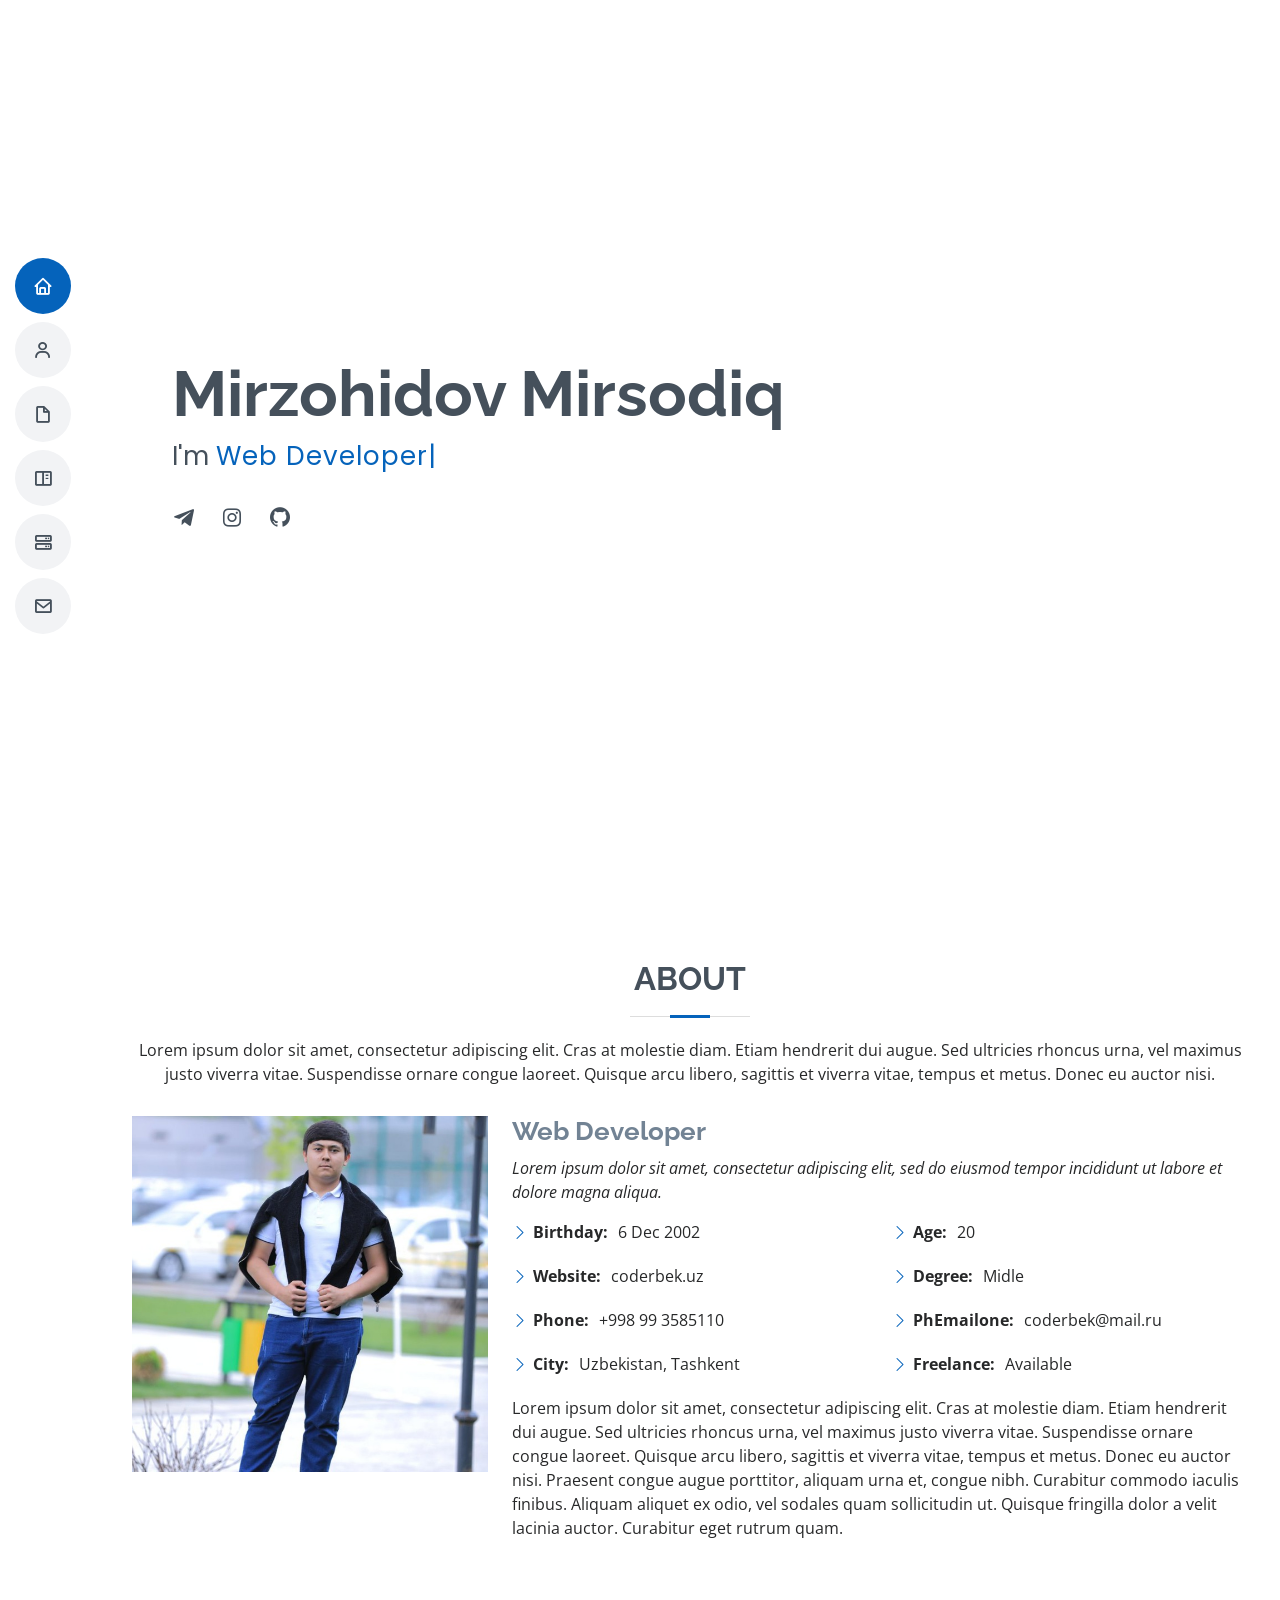
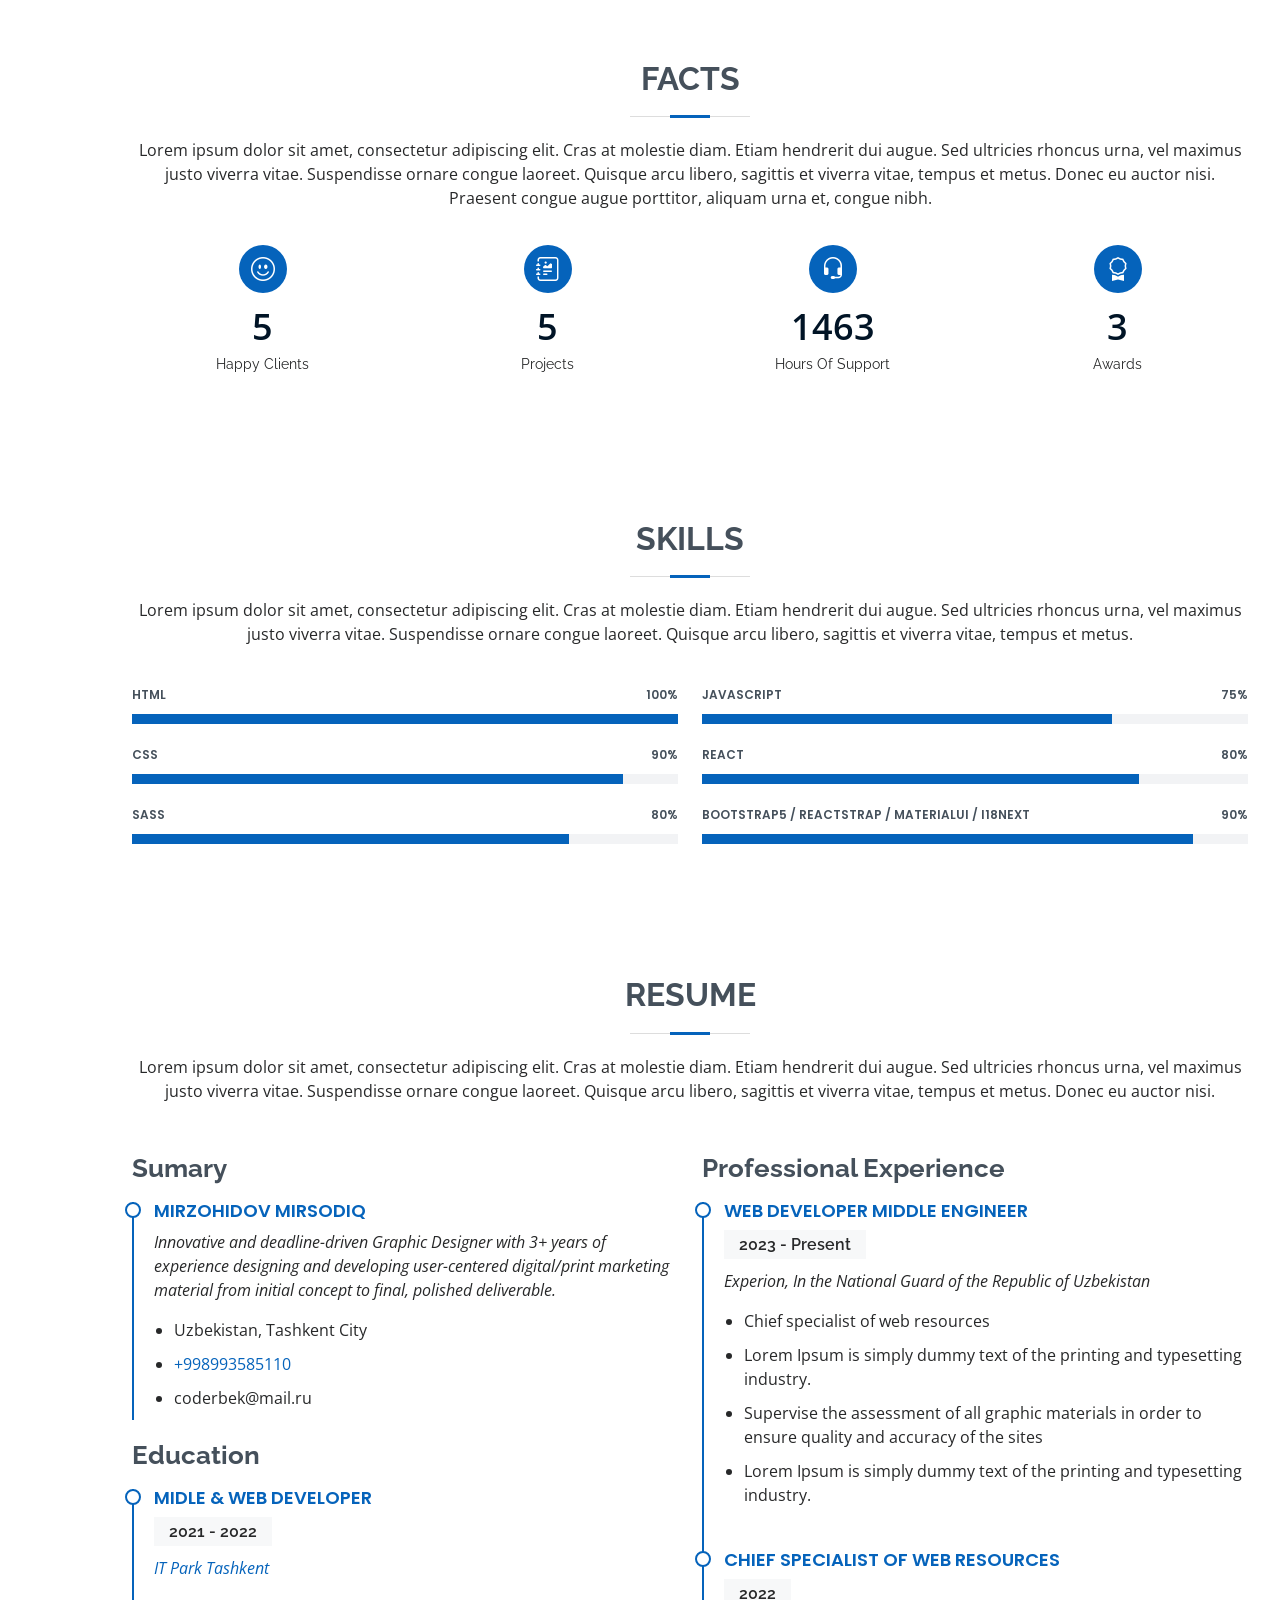
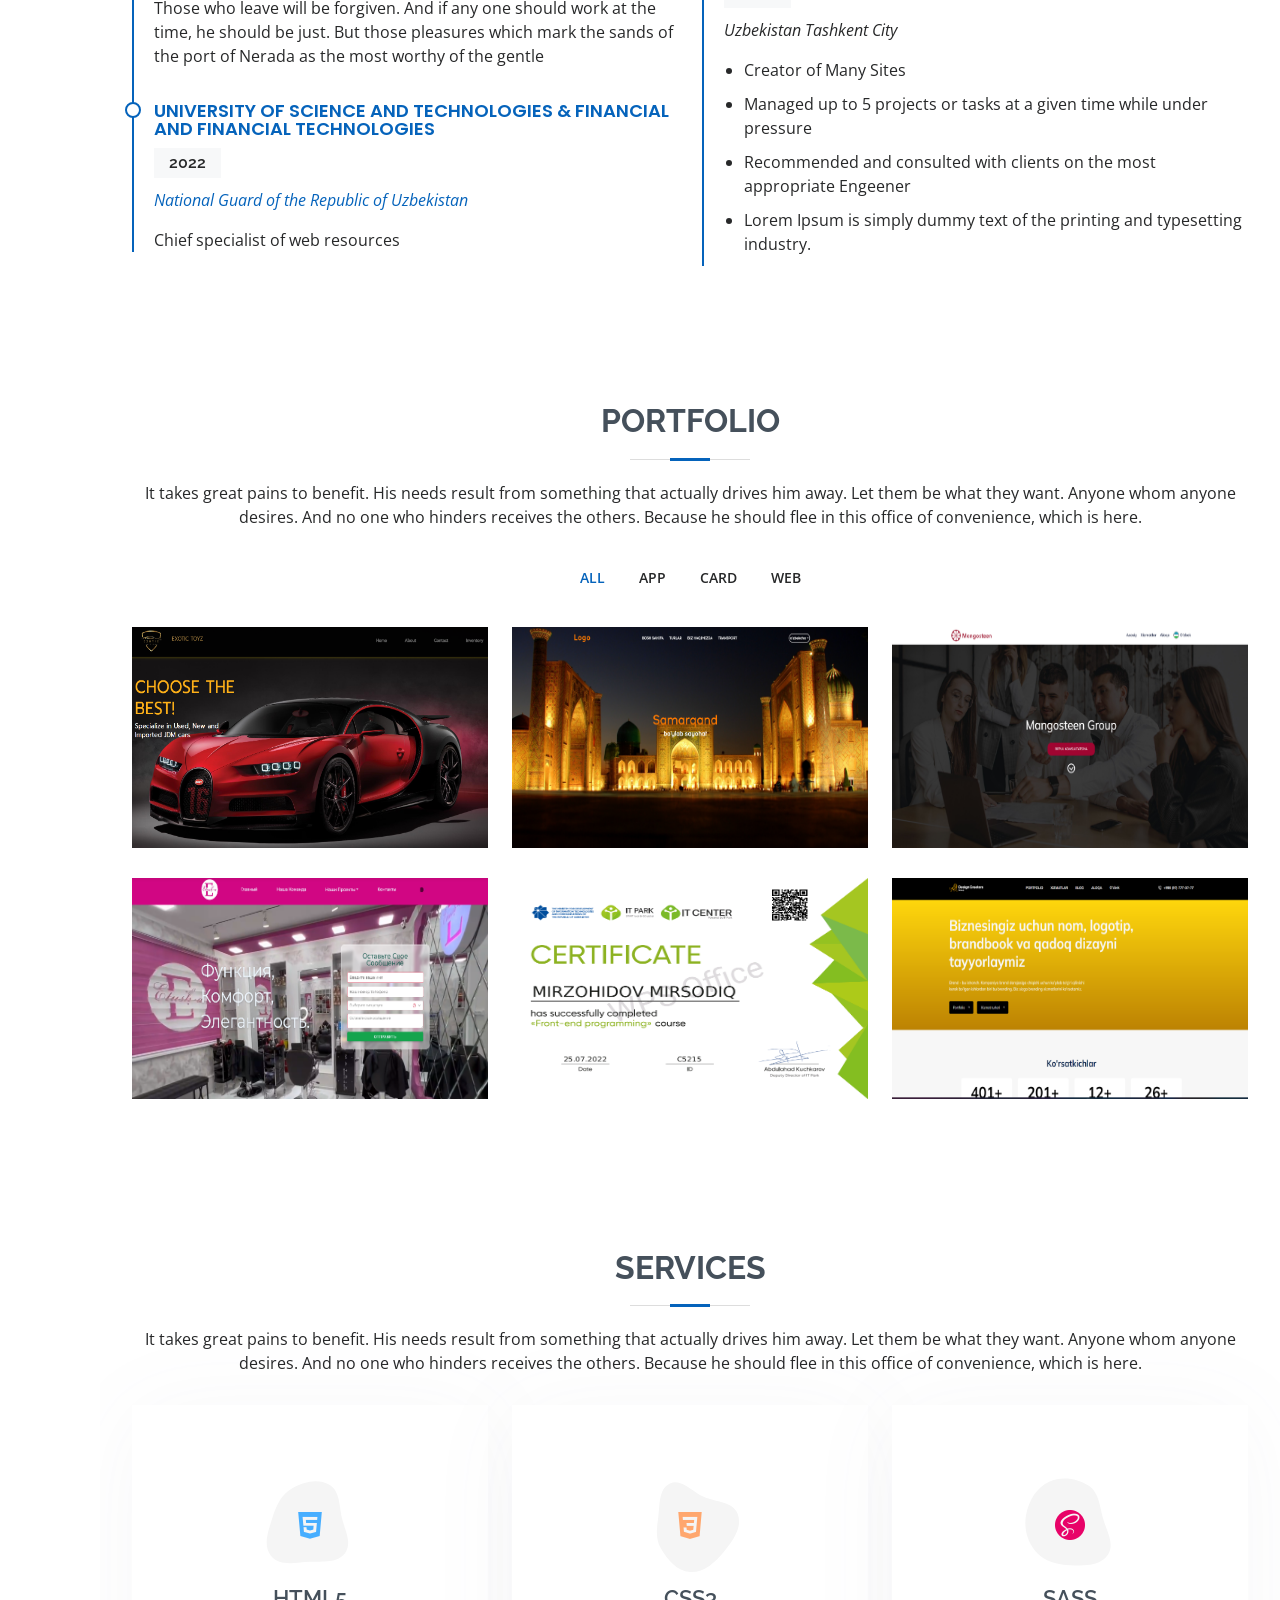
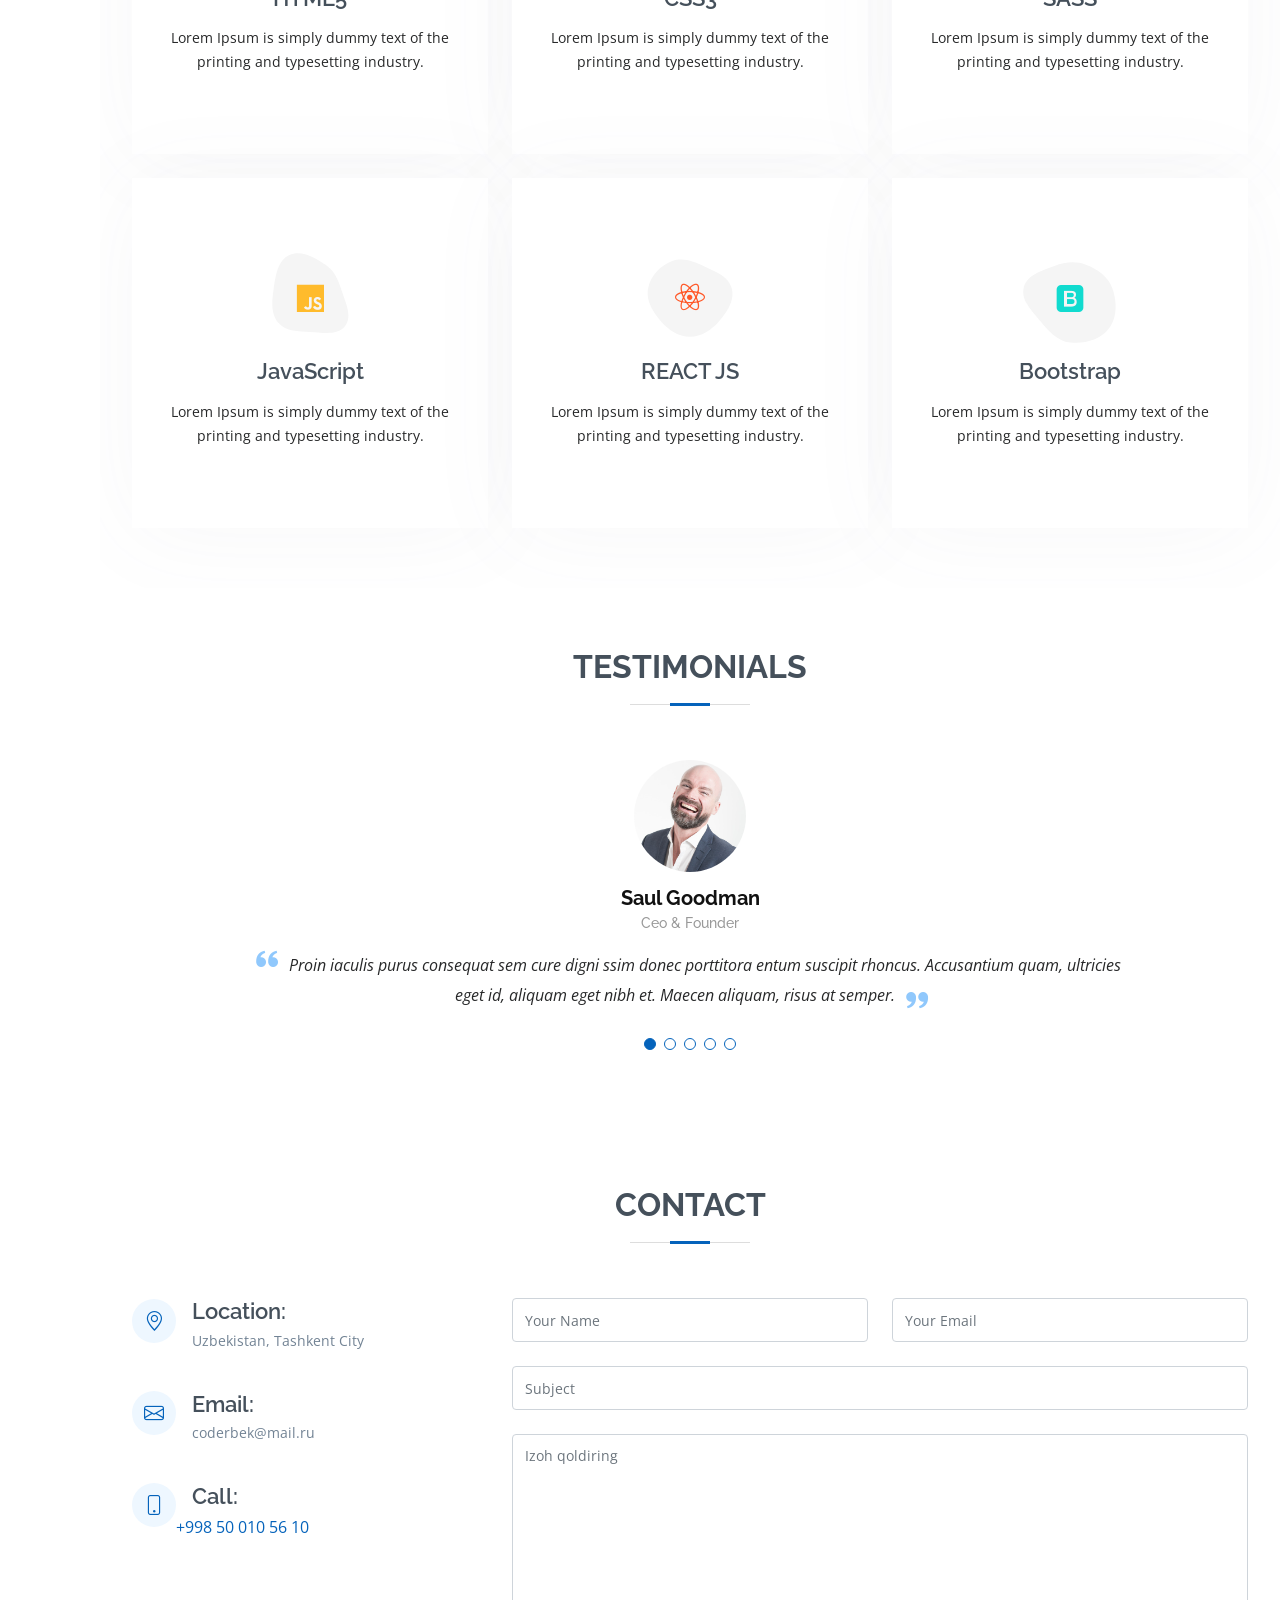
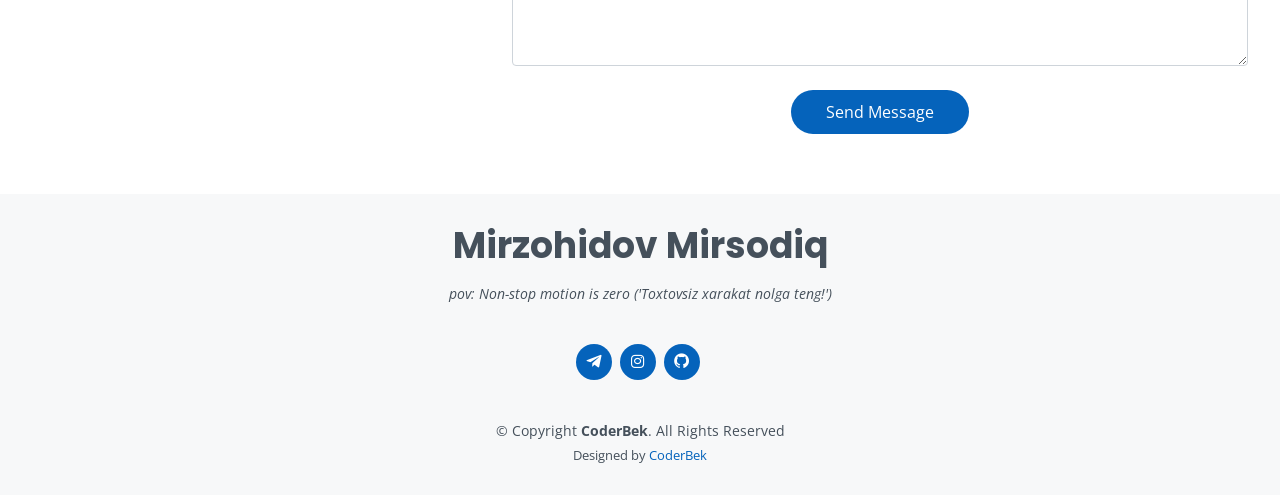
==== index.html @ 84c20776 "..." ====
<!DOCTYPE html>
<html lang="en">

<head>
  <meta charset="utf-8">
  <meta content="width=device-width, initial-scale=1.0" name="viewport">
  <script src="https://ajax.googleapis.com/ajax/libs/jquery/3.5.1/jquery.min.js"></script>
  <title>Mirzohidov Mirsodiq</title>
  <meta content="Web Marketing" name="description">
  <meta content="Web sayt yaratish xizmatlari" name="keywords">

  <link href="assets/img/my.jpg" rel="icon">

  <link href="https://fonts.googleapis.com/css?family=Open+Sans:300,300i,400,400i,600,600i,700,700i|Raleway:300,300i,400,400i,500,500i,600,600i,700,700i|Poppins:300,300i,400,400i,500,500i,600,600i,700,700i" rel="stylesheet">

  <link href="assets/vendor/aos/aos.css" rel="stylesheet">
  <link href="assets/vendor/bootstrap/css/bootstrap.min.css" rel="stylesheet">
  <link href="assets/vendor/bootstrap-icons/bootstrap-icons.css" rel="stylesheet">
  <link href="assets/vendor/boxicons/css/boxicons.min.css" rel="stylesheet">
  <link href="assets/vendor/glightbox/css/glightbox.min.css" rel="stylesheet">
  <link href="assets/vendor/swiper/swiper-bundle.min.css" rel="stylesheet">
  <link href="assets/css/style.css" rel="stylesheet">
</head>

<body>
  <i class="bi bi-list mobile-nav-toggle d-lg-none"></i>
  <!-- ======= Header ======= -->
  <header id="header" class="d-flex flex-column justify-content-center">

    <nav id="navbar" class="navbar nav-menu">
      <ul>
        <li><a href="#hero" class="nav-link scrollto active"><i class="bx bx-home"></i> <span>Home</span></a></li>
        <li><a href="#about" class="nav-link scrollto"><i class="bx bx-user"></i> <span>About</span></a></li>
        <li><a href="#resume" class="nav-link scrollto"><i class="bx bx-file-blank"></i> <span>Resume</span></a></li>
        <li><a href="#portfolio" class="nav-link scrollto"><i class="bx bx-book-content"></i> <span>Portfolio</span></a></li>
        <li><a href="#services" class="nav-link scrollto"><i class="bx bx-server"></i> <span>Services</span></a></li>
        <li><a href="#contact" class="nav-link scrollto"><i class="bx bx-envelope"></i> <span>Contact</span></a></li>
      </ul>
    </nav><!-- .nav-menu -->

  </header><!-- End Header -->

  <!-- ======= Hero Section ======= -->
  <section id="hero" class="d-flex flex-column justify-content-center">
    <div class="container" data-aos="zoom-in" data-aos-delay="100">
      <h1>Mirzohidov Mirsodiq</h1>
      <p>I'm <span class="typed" data-typed-items="Web Developer, Freelancer"></span></p>
      <div class="social-links">
        <a href="https://t.me/CONSTANTA_DEV" class="instagram" target="_blank"><i class="bx bxl-telegram"></i></a>
        <a href="https://www.instagram.com/reel/CmvL5erJZvM/?igshid=Yzg5MTU1MDY=" class="instagram" target="_blank"><i class="bx bxl-instagram"></i></a>
        <a href="https://github.com/coderbekhub" class="instagram" target="_blank"><i class="bx bxl-github"></i></a>
      </div>
    </div>
  </section><!-- End Hero -->

  <main id="main">

    <!-- ======= About Section ======= -->
    <section id="about" class="about">
      <div class="container" data-aos="fade-up">

        <div class="section-title">
          <h2>About</h2>
          <p>Lorem ipsum dolor sit amet, consectetur adipiscing elit. Cras at molestie diam. Etiam hendrerit dui augue. Sed ultricies rhoncus urna, vel maximus justo viverra vitae. Suspendisse ornare congue laoreet. Quisque arcu libero, sagittis et viverra vitae, tempus et metus. Donec eu auctor nisi.</p>
        </div>

        <div class="row">
          <div class="col-lg-4">
            <img src="assets/img/my.jpg" class="img-fluid" alt="...">
          </div>
          <div class="col-lg-8 pt-4 pt-lg-0 content">
            <h3>Web Developer</h3>
            <p class="fst-italic">
              Lorem ipsum dolor sit amet, consectetur adipiscing elit, sed do eiusmod tempor incididunt ut labore et dolore
              magna aliqua.
            </p>
            <div class="row">
              <div class="col-lg-6">
                <ul>
                  <li><i class="bi bi-chevron-right"></i> <strong>Birthday:</strong> <span>6 Dec 2002</span></li>
                  <li><i class="bi bi-chevron-right"></i> <strong>Website:</strong> <span>coderbek.uz</span></li>
                  <li><i class="bi bi-chevron-right"></i> <strong>Phone:</strong> <span>+998 99 3585110</span></li>
                  <li><i class="bi bi-chevron-right"></i> <strong>City:</strong> <span>Uzbekistan, Tashkent</span></li>
                </ul>
              </div>
              <div class="col-lg-6">
                <ul>
                  <li><i class="bi bi-chevron-right"></i> <strong>Age:</strong> <span>20</span></li>
                  <li><i class="bi bi-chevron-right"></i> <strong>Degree:</strong> <span>Midle</span></li>
                  <li><i class="bi bi-chevron-right"></i> <strong>PhEmailone:</strong> <span>coderbek@mail.ru</span></li>
                  <li><i class="bi bi-chevron-right"></i> <strong>Freelance:</strong> <span>Available</span></li>
                </ul>
              </div>
            </div>
            <p>
              Lorem ipsum dolor sit amet, consectetur adipiscing elit. Cras at molestie diam. Etiam hendrerit dui augue. Sed ultricies rhoncus urna, vel maximus justo viverra vitae. Suspendisse ornare congue laoreet. Quisque arcu libero, sagittis et viverra vitae, tempus et metus. Donec eu auctor nisi. Praesent congue augue porttitor, aliquam urna et, congue nibh. Curabitur commodo iaculis finibus. Aliquam aliquet ex odio, vel sodales quam sollicitudin ut. Quisque fringilla dolor a velit lacinia auctor. Curabitur eget rutrum quam. 
            </p>
          </div>
        </div>

      </div>
    </section><!-- End About Section -->

    <!-- ======= Facts Section ======= -->
    <section id="facts" class="facts">
      <div class="container" data-aos="fade-up">

        <div class="section-title">
          <h2>Facts</h2>
          <p>Lorem ipsum dolor sit amet, consectetur adipiscing elit. Cras at molestie diam. Etiam hendrerit dui augue. Sed ultricies rhoncus urna, vel maximus justo viverra vitae. Suspendisse ornare congue laoreet. Quisque arcu libero, sagittis et viverra vitae, tempus et metus. Donec eu auctor nisi. Praesent congue augue porttitor, aliquam urna et, congue nibh.</p>
        </div>

        <div class="row">

          <div class="col-lg-3 col-md-6">
            <div class="count-box">
              <i class="bi bi-emoji-smile"></i>
              <span data-purecounter-start="0" data-purecounter-end="5" data-purecounter-duration="1" class="purecounter"></span>
              <p>Happy Clients</p>
            </div>
          </div>

          <div class="col-lg-3 col-md-6 mt-5 mt-md-0">
            <div class="count-box">
              <i class="bi bi-journal-richtext"></i>
              <span data-purecounter-start="0" data-purecounter-end="5" data-purecounter-duration="1" class="purecounter"></span>
              <p>Projects</p>
            </div>
          </div>

          <div class="col-lg-3 col-md-6 mt-5 mt-lg-0">
            <div class="count-box">
              <i class="bi bi-headset"></i>
              <span data-purecounter-start="0" data-purecounter-end="1463" data-purecounter-duration="1" class="purecounter"></span>
              <p>Hours Of Support</p>
            </div>
          </div>

          <div class="col-lg-3 col-md-6 mt-5 mt-lg-0">
            <div class="count-box">
              <i class="bi bi-award"></i>
              <span data-purecounter-start="0" data-purecounter-end="3" data-purecounter-duration="1" class="purecounter"></span>
              <p>Awards</p>
            </div>
          </div>

        </div>

      </div>
    </section><!-- End Facts Section -->

    <!-- ======= Skills Section ======= -->
    <section id="skills" class="skills section-bg">
      <div class="container" data-aos="fade-up">

        <div class="section-title">
          <h2>Skills</h2>
          <p>Lorem ipsum dolor sit amet, consectetur adipiscing elit. Cras at molestie diam. Etiam hendrerit dui augue. Sed ultricies rhoncus urna, vel maximus justo viverra vitae. Suspendisse ornare congue laoreet. Quisque arcu libero, sagittis et viverra vitae, tempus et metus.</p>
        </div>

        <div class="row skills-content">

          <div class="col-lg-6">

            <div class="progress">
              <span class="skill">HTML <i class="val">100%</i></span>
              <div class="progress-bar-wrap">
                <div class="progress-bar" role="progressbar" aria-valuenow="100" aria-valuemin="0" aria-valuemax="100"></div>
              </div>
            </div>

            <div class="progress">
              <span class="skill">CSS <i class="val">90%</i></span>
              <div class="progress-bar-wrap">
                <div class="progress-bar" role="progressbar" aria-valuenow="90" aria-valuemin="0" aria-valuemax="100"></div>
              </div>
            </div>

            <div class="progress">
              <span class="skill">SASS<i class="val">80%</i></span>
              <div class="progress-bar-wrap">
                <div class="progress-bar" role="progressbar" aria-valuenow="80" aria-valuemin="0" aria-valuemax="100"></div>
              </div>
            </div>

          </div>

          <div class="col-lg-6">

            <div class="progress">
              <span class="skill">JavaScript<i class="val">75%</i></span>
              <div class="progress-bar-wrap">
                <div class="progress-bar" role="progressbar" aria-valuenow="75" aria-valuemin="0" aria-valuemax="100"></div>
              </div>
            </div>

            <div class="progress">
              <span class="skill">REACT <i class="val">80%</i></span>
              <div class="progress-bar-wrap">
                <div class="progress-bar" role="progressbar" aria-valuenow="80" aria-valuemin="0" aria-valuemax="100"></div>
              </div>
            </div>

            <div class="progress">
              <span class="skill">Bootstrap5 / ReactStrap / MaterialUI / i18next <i class="val">90%</i></span>
              <div class="progress-bar-wrap">
                <div class="progress-bar" role="progressbar" aria-valuenow="90" aria-valuemin="0" aria-valuemax="100"></div>
              </div>
            </div>

          </div>

        </div>

      </div>
    </section><!-- End Skills Section -->

    <!-- ======= Resume Section ======= -->
    <section id="resume" class="resume">
      <div class="container" data-aos="fade-up">

        <div class="section-title">
          <h2>Resume</h2>
          <p>Lorem ipsum dolor sit amet, consectetur adipiscing elit. Cras at molestie diam. Etiam hendrerit dui augue. Sed ultricies rhoncus urna, vel maximus justo viverra vitae. Suspendisse ornare congue laoreet. Quisque arcu libero, sagittis et viverra vitae, tempus et metus. Donec eu auctor nisi.</p>
        </div>

        <div class="row">
          <div class="col-lg-6">
            <h3 class="resume-title">Sumary</h3>
            <div class="resume-item pb-0">
              <h4>Mirzohidov Mirsodiq</h4>
              <p><em>Innovative and deadline-driven Graphic Designer with 3+ years of experience designing and developing user-centered digital/print marketing material from initial concept to final, polished deliverable.</em></p>
              <ul>
                <li>Uzbekistan, Tashkent City</li>
                <li><a href="tel:+998993585110">+998993585110</a></li>
                <li>coderbek@mail.ru</li>
              </ul>
            </div>

            <h3 class="resume-title">Education</h3>
            <div class="resume-item">
              <h4>Midle &amp; Web Developer</h4>
              <h5>2021 - 2022</h5>
              <p><em><a href="https://it-park.uz/">IT Park Tashkent</a></em></p>
              <p>Those who leave will be forgiven. And if any one should work at the time, he should be just. But those pleasures which mark the sands of the port of Nerada as the most worthy of the gentle</p>
            </div>
            <div class="resume-item">
              <h4><a href="https://admission.usat.uz/"> University of Science and Technologies &amp; Financial and Financial Technologies</a></h4>
              <h5>2022</h5>
              <p><em> <a href="https://www.milliygvardiya.uz/">National Guard of the Republic of Uzbekistan</a> </em></p>
              <p>Chief specialist of web resources</p>
            </div>
          </div>
          <div class="col-lg-6">
            <h3 class="resume-title">Professional Experience</h3>
            <div class="resume-item">
              <h4>Web Developer Middle Engineer</h4>
              <h5>2023 - Present</h5>
              <p><em>Experion, In the National Guard of the Republic of Uzbekistan </em></p>
              <ul>
                <li>Chief specialist of web resources</li>
                <li>Lorem Ipsum is simply dummy text of the printing and typesetting industry.</li>
                <li>Supervise the assessment of all graphic materials in order to ensure quality and accuracy of the sites</li>
                <li>Lorem Ipsum is simply dummy text of the printing and typesetting industry.</li>
              </ul>
            </div>
            <div class="resume-item">
              <h4>Chief specialist of web resources</h4>
              <h5>2022</h5>
              <p><em>Uzbekistan Tashkent City</em></p>
              <ul>
                <li>Creator of Many Sites</li>
                <li>Managed up to 5 projects or tasks at a given time while under pressure</li>
                <li>Recommended and consulted with clients on the most appropriate Engeener</li>
                <li>Lorem Ipsum is simply dummy text of the printing and typesetting industry.</li>
              </ul>
            </div>
          </div>
        </div>

      </div>
    </section><!-- End Resume Section -->

    <!-- ======= Portfolio Section ======= -->
    <section id="portfolio" class="portfolio section-bg">
      <div class="container" data-aos="fade-up">

        <div class="section-title">
          <h2>Portfolio</h2>
          <p>It takes great pains to benefit. His needs result from something that actually drives him away. Let them be what they want. Anyone whom anyone desires. And no one who hinders receives the others. Because he should flee in this office of convenience, which is here.</p>
        </div>

        <div class="row">
          <div class="col-lg-12 d-flex justify-content-center" data-aos="fade-up" data-aos-delay="100">
            <ul id="portfolio-flters">
              <li data-filter="*" class="filter-active">All</li>
              <li data-filter=".filter-app">App</li>
              <li data-filter=".filter-card">Card</li>
              <li data-filter=".filter-web">Web</li>
            </ul>
          </div>
        </div>

        <div class="row portfolio-container" data-aos="fade-up" data-aos-delay="200">

          <div class="col-lg-4 col-md-6 portfolio-item filter-app">
            <div class="portfolio-wrap">
              <img src="assets/img/portfolio/portfolio4.png" class="img-fluid portfolioImg" alt="...">
              <div class="portfolio-info">
                <div class="portfolio-links">
                  <a href="assets/img/portfolio/portfolio4.png" data-gallery="portfolioGallery" class="portfolio-lightbox"><i class="bx bx-plus"></i></a>
                  <a href="portfolio-details.html" class="portfolio-details-lightbox" data-glightbox="type: external" title="Portfolio Details"><i class="bx bx-link"></i></a>
                </div>
              </div>
            </div>
          </div>

          <div class="col-lg-4 col-md-6 portfolio-item filter-web">
            <div class="portfolio-wrap">
              <img src="assets/img/portfolio/portfolio1.2.png" class="img-fluid portfolioImg" alt="...">
              <div class="portfolio-info">
                <div class="portfolio-links">
                  <a href="assets/img/portfolio/portfolio1.2.png" data-gallery="portfolioGallery" class="portfolio-lightbox"><i class="bx bx-plus"></i></a>
                  <a href="portfolio-details.html" class="portfolio-details-lightbox" data-glightbox="type: external" title="Portfolio Details"><i class="bx bx-link"></i></a>
                </div>
              </div>
            </div>
          </div>

          <div class="col-lg-4 col-md-6 portfolio-item filter-app">
            <div class="portfolio-wrap">
              <img src="assets/img/portfolio/portfolio1.3.png" class="img-fluid portfolioImg" alt="">
              <div class="portfolio-info">
                <div class="portfolio-links">
                  <a href="assets/img/portfolio/portfolio1.3.png" data-gallery="portfolioGallery" class="portfolio-lightbox" ><i class="bx bx-plus"></i></a>
                  <a href="portfolio-details.html" class="portfolio-details-lightbox" data-glightbox="type: external" title="Portfolio Details"><i class="bx bx-link"></i></a>
                </div>
              </div>
            </div>
          </div>

          <div class="col-lg-4 col-md-6 portfolio-item filter-card">
            <div class="portfolio-wrap">
              <img src="assets/img/portfolio/portfolio1.4.png" class="img-fluid portfolioImg" alt="...">
              <div class="portfolio-info">
                <div class="portfolio-links">
                  <a href="assets/img/portfolio/portfolio1.4.png" data-gallery="portfolioGallery" class="portfolio-lightbox"><i class="bx bx-plus"></i></a>
                  <a href="portfolio-details.html" class="portfolio-details-lightbox" data-glightbox="type: external" title="Portfolio Details"><i class="bx bx-link"></i></a>
                </div>
              </div>
            </div>
          </div>

          <div class="col-lg-4 col-md-6 portfolio-item filter-web">
            <div class="portfolio-wrap">
              <img src="assets/img/portfolio/Certificate.png" class="img-fluid portfolioImg" alt="">
              <div class="portfolio-info">
                <div class="portfolio-links">
                  <a href="assets/img/portfolio/Certificate.png" data-gallery="portfolioGallery" class="portfolio-lightbox"><i class="bx bx-plus"></i></a>
                  <a href="portfolio-details.html" class="portfolio-details-lightbox" data-glightbox="type: external" title="Portfolio Details"><i class="bx bx-link"></i></a>
                </div>
              </div>
            </div>
          </div>

          <div class="col-lg-4 col-md-6 portfolio-item filter-app">
            <div class="portfolio-wrap">
              <img src="assets/img/portfolio/portfolio1.5.png" class="img-fluid portfolioImg" alt="...">
              <div class="portfolio-info">
                <div class="portfolio-links">
                  <a href="assets/img/portfolio/portfolio1.5.png" data-gallery="portfolioGallery" class="portfolio-lightbox" title="App 3"><i class="bx bx-plus"></i></a>
                  <a href="portfolio-details.html" class="portfolio-details-lightbox" data-glightbox="type: external" title="Portfolio Details"><i class="bx bx-link"></i></a>
                </div>
              </div>
            </div>
          </div>
        </div>

      </div>
    </section><!-- End Portfolio Section -->

    <!-- ======= Services Section ======= -->
    <section id="services" class="services">
      <div class="container" data-aos="fade-up">

        <div class="section-title">
          <h2>Services</h2>
          <p>It takes great pains to benefit. His needs result from something that actually drives him away. Let them be what they want. Anyone whom anyone desires. And no one who hinders receives the others. Because he should flee in this office of convenience, which is here.</p>
        </div>

        <div class="row">

          <div class="col-lg-4 col-md-6 d-flex align-items-stretch" data-aos="zoom-in" data-aos-delay="100">
            <div class="icon-box iconbox-blue">
              <div class="icon">
                <svg width="100" height="100" viewBox="0 0 600 600" xmlns="http://www.w3.org/2000/svg">
                  <path stroke="none" stroke-width="0" fill="#f5f5f5" d="M300,521.0016835830174C376.1290562159157,517.8887921683347,466.0731472004068,529.7835943286574,510.70327084640275,468.03025145048787C554.3714126377745,407.6079735673963,508.03601936045806,328.9844924480964,491.2728898941984,256.3432110539036C474.5976632858925,184.082847569629,479.9380746630129,96.60480741107993,416.23090153303,58.64404602377083C348.86323505073057,18.502131276798302,261.93793281208167,40.57373210992963,193.5410806939664,78.93577620505333C130.42746243093433,114.334589627462,98.30271207620316,179.96522072025542,76.75703585869454,249.04625023123273C51.97151888228291,328.5150500222984,13.704378332031375,421.85034740162234,66.52175969318436,486.19268352777647C119.04800174914682,550.1803526380478,217.28368757567262,524.383925680826,300,521.0016835830174"></path>
                </svg>
                <i class='bx bxl-html5'></i>
              </div>
              <h4><a href="">HTML5</a></h4>
              <p>Lorem Ipsum is simply dummy text of the printing and typesetting industry.</p>
            </div>
          </div>

          <div class="col-lg-4 col-md-6 d-flex align-items-stretch mt-4 mt-md-0" data-aos="zoom-in" data-aos-delay="200">
            <div class="icon-box iconbox-orange ">
              <div class="icon">
                <svg width="100" height="100" viewBox="0 0 600 600" xmlns="http://www.w3.org/2000/svg">
                  <path stroke="none" stroke-width="0" fill="#f5f5f5" d="M300,582.0697525312426C382.5290701553225,586.8405444964366,449.9789794690241,525.3245884688669,502.5850820975895,461.55621195738473C556.606425686781,396.0723002908107,615.8543463187945,314.28637112970534,586.6730223649479,234.56875336149918C558.9533121215079,158.8439757836574,454.9685369536778,164.00468322053177,381.49747125262974,130.76875717737553C312.15926192815925,99.40240125094834,248.97055460311594,18.661163978235184,179.8680185752513,50.54337015887873C110.5421016452524,82.52863877960104,119.82277516462835,180.83849132639028,109.12597500060166,256.43424936330496C100.08760227029461,320.3096726198365,92.17705696193138,384.0621239912766,124.79988738764834,439.7174275375508C164.83382741302287,508.01625554203684,220.96474134820875,577.5009287672846,300,582.0697525312426"></path>
                </svg>
                <i class='bx bxl-css3' ></i>
              </div>
              <h4><a href="">CSS3</a></h4>
              <p>Lorem Ipsum is simply dummy text of the printing and typesetting industry.</p>
            </div>
          </div>

          <div class="col-lg-4 col-md-6 d-flex align-items-stretch mt-4 mt-lg-0" data-aos="zoom-in" data-aos-delay="300">
            <div class="icon-box iconbox-pink">
              <div class="icon">
                <svg width="100" height="100" viewBox="0 0 600 600" xmlns="http://www.w3.org/2000/svg">
                  <path stroke="none" stroke-width="0" fill="#f5f5f5" d="M300,541.5067337569781C382.14930387511276,545.0595476570109,479.8736841581634,548.3450877840088,526.4010558755058,480.5488172755941C571.5218469581645,414.80211281144784,517.5187510058486,332.0715597781072,496.52539010469104,255.14436215662573C477.37192572678356,184.95920475031193,473.57363656557914,105.61284051026155,413.0603344069578,65.22779650032875C343.27470386102294,18.654635553484475,251.2091493199835,5.337323636656869,175.0934190732945,40.62881213300186C97.87086631185822,76.43348514350839,51.98124368387456,156.15599469081315,36.44837278890362,239.84606092416172C21.716077023791087,319.22268207091537,43.775223500013084,401.1760424656574,96.891909868211,461.97329694683043C147.22146801428983,519.5804099606455,223.5754009179313,538.201503339737,300,541.5067337569781"></path>
                </svg>
                <i class='bx bxl-sass' ></i>
              </div>
              <h4><a href="">SASS</a></h4>
              <p>Lorem Ipsum is simply dummy text of the printing and typesetting industry.</p>
            </div>
          </div>

          <div class="col-lg-4 col-md-6 d-flex align-items-stretch mt-4" data-aos="zoom-in" data-aos-delay="100">
            <div class="icon-box iconbox-yellow">
              <div class="icon">
                <svg width="100" height="100" viewBox="0 0 600 600" xmlns="http://www.w3.org/2000/svg">
                  <path stroke="none" stroke-width="0" fill="#f5f5f5" d="M300,503.46388370962813C374.79870501325706,506.71871716319447,464.8034551963731,527.1746412648533,510.4981551193396,467.86667711651364C555.9287308511215,408.9015244558933,512.6030010748507,327.5744911775523,490.211057578863,256.5855673507754C471.097692560561,195.9906835881958,447.69079081568157,138.11976852964426,395.19560036434837,102.3242989838813C329.3053358748298,57.3949838291264,248.02791733380457,8.279543830951368,175.87071277845988,42.242879143198664C103.41431057327972,76.34704239035025,93.79494320519305,170.9812938413882,81.28167332365135,250.07896920659033C70.17666984294237,320.27484674793965,64.84698225790005,396.69656628748305,111.28512138212992,450.4950937839243C156.20124167950087,502.5303643271138,231.32542653798444,500.4755392045468,300,503.46388370962813"></path>
                </svg>
                <i class='bx bxl-javascript' ></i>
              </div>
              <h4><a href="">JavaScript</a></h4>
              <p>Lorem Ipsum is simply dummy text of the printing and typesetting industry.</p>
            </div>
          </div>

          <div class="col-lg-4 col-md-6 d-flex align-items-stretch mt-4" data-aos="zoom-in" data-aos-delay="200">
            <div class="icon-box iconbox-red">
              <div class="icon">
                <svg width="100" height="100" viewBox="0 0 600 600" xmlns="http://www.w3.org/2000/svg">
                  <path stroke="none" stroke-width="0" fill="#f5f5f5" d="M300,532.3542879108572C369.38199826031484,532.3153073249985,429.10787420159085,491.63046689027357,474.5244479745417,439.17860296908856C522.8885846962883,383.3225815378663,569.1668002868075,314.3205725914397,550.7432151929288,242.7694973846089C532.6665558377875,172.5657663291529,456.2379748765914,142.6223662098291,390.3689995646985,112.34683881706744C326.66090330228417,83.06452184765237,258.84405631176094,53.51806209861945,193.32584062364296,78.48882559362697C121.61183558270385,105.82097193414197,62.805066853699245,167.19869350419734,48.57481801355237,242.6138429142374C34.843463184063346,315.3850353017275,76.69343916112496,383.4422959591041,125.22947124332185,439.3748458443577C170.7312796277747,491.8107796887764,230.57421082200815,532.3932930995766,300,532.3542879108572"></path>
                </svg>
                <i class='bx bxl-react' ></i>
              </div>
              <h4><a href="">REACT JS</a></h4>
              <p>Lorem Ipsum is simply dummy text of the printing and typesetting industry.</p>
            </div>
          </div>

          <div class="col-lg-4 col-md-6 d-flex align-items-stretch mt-4" data-aos="zoom-in" data-aos-delay="300">
            <div class="icon-box iconbox-teal">
              <div class="icon">
                <svg width="100" height="100" viewBox="0 0 600 600" xmlns="http://www.w3.org/2000/svg">
                  <path stroke="none" stroke-width="0" fill="#f5f5f5" d="M300,566.797414625762C385.7384707136149,576.1784315230908,478.7894351017131,552.8928747891023,531.9192734346935,484.94944893311C584.6109503024035,417.5663521118492,582.489472248146,322.67544863468447,553.9536738515405,242.03673114598146C529.1557734026468,171.96086150256528,465.24506316201064,127.66468636344209,395.9583748389544,100.7403814666027C334.2173773831606,76.7482773500951,269.4350130405921,84.62216499799875,207.1952322260088,107.2889140133804C132.92018162631612,134.33871894543012,41.79353780512637,160.00259165414826,22.644507872594943,236.69541883565114C3.319112789854554,314.0945973066697,72.72355303640163,379.243833228382,124.04198916343866,440.3218312028393C172.9286146004772,498.5055451809895,224.45579914871206,558.5317968840102,300,566.797414625762"></path>
                </svg>
                <i class='bx bxl-bootstrap' ></i>
              </div>
              <h4><a href="">Bootstrap</a></h4>
              <p>Lorem Ipsum is simply dummy text of the printing and typesetting industry.</p>
            </div>
          </div>

        </div>

      </div>
    </section><!-- End Services Section -->

    <!-- ======= Testimonials Section ======= -->
    <section id="testimonials" class="testimonials section-bg">
      <div class="container" data-aos="fade-up">

        <div class="section-title">
          <h2>Testimonials</h2>
        </div>

        <div class="testimonials-slider swiper" data-aos="fade-up" data-aos-delay="100">
          <div class="swiper-wrapper">

            <div class="swiper-slide">
              <div class="testimonial-item">
                <img src="assets/img/testimonials/testimonials-1.jpg" class="testimonial-img" alt="">
                <h3>Saul Goodman</h3>
                <h4>Ceo &amp; Founder</h4>
                <p>
                  <i class="bx bxs-quote-alt-left quote-icon-left"></i>
                  Proin iaculis purus consequat sem cure digni ssim donec porttitora entum suscipit rhoncus. Accusantium quam, ultricies eget id, aliquam eget nibh et. Maecen aliquam, risus at semper.
                  <i class="bx bxs-quote-alt-right quote-icon-right"></i>
                </p>
              </div>
            </div><!-- End testimonial item -->

            <div class="swiper-slide">
              <div class="testimonial-item">
                <img src="assets/img/testimonials/testimonials-2.jpg" class="testimonial-img" alt="">
                <h3>Sara Wilsson</h3>
                <h4>Designer</h4>
                <p>
                  <i class="bx bxs-quote-alt-left quote-icon-left"></i>
                  Export tempor illum tamen malis malis eram quae irure esse labore quem cillum quid cillum eram malis quorum velit fore eram velit sunt aliqua noster fugiat irure amet legam anim culpa.
                  <i class="bx bxs-quote-alt-right quote-icon-right"></i>
                </p>
              </div>
            </div><!-- End testimonial item -->

            <div class="swiper-slide">
              <div class="testimonial-item">
                <img src="assets/img/testimonials/testimonials-3.jpg" class="testimonial-img" alt="">
                <h3>Jena Karlis</h3>
                <h4>Store Owner</h4>
                <p>
                  <i class="bx bxs-quote-alt-left quote-icon-left"></i>
                  Enim nisi quem export duis labore cillum quae magna enim sint quorum nulla quem veniam duis minim tempor labore quem eram duis noster aute amet eram fore quis sint minim.
                  <i class="bx bxs-quote-alt-right quote-icon-right"></i>
                </p>
              </div>
            </div><!-- End testimonial item -->

            <div class="swiper-slide">
              <div class="testimonial-item">
                <img src="assets/img/testimonials/testimonials-4.jpg" class="testimonial-img" alt="">
                <h3>Matt Brandon</h3>
                <h4>Freelancer</h4>
                <p>
                  <i class="bx bxs-quote-alt-left quote-icon-left"></i>
                  Fugiat enim eram quae cillum dolore dolor amet nulla culpa multos export minim fugiat minim velit minim dolor enim duis veniam ipsum anim magna sunt elit fore quem dolore labore illum veniam.
                  <i class="bx bxs-quote-alt-right quote-icon-right"></i>
                </p>
              </div>
            </div><!-- End testimonial item -->

            <div class="swiper-slide">
              <div class="testimonial-item">
                <img src="assets/img/testimonials/testimonials-5.jpg" class="testimonial-img" alt="">
                <h3>John Larson</h3>
                <h4>Entrepreneur</h4>
                <p>
                  <i class="bx bxs-quote-alt-left quote-icon-left"></i>
                  Quis quorum aliqua sint quem legam fore sunt eram irure aliqua veniam tempor noster veniam enim culpa labore duis sunt culpa nulla illum cillum fugiat legam esse veniam culpa fore nisi cillum quid.
                  <i class="bx bxs-quote-alt-right quote-icon-right"></i>
                </p>
              </div>
            </div><!-- End testimonial item -->

          </div>
          <div class="swiper-pagination"></div>
        </div>

      </div>
    </section><!-- End Testimonials Section -->

    <!-- ======= Contact Section ======= -->
    <section id="contact" class="contact">
      <div class="container" data-aos="fade-up">

        <div class="section-title">
          <h2>Contact</h2>
        </div>

        <div class="row mt-1">

          <div class="col-lg-4">
            <div class="info">
              <div class="address">
                <i class="bi bi-geo-alt"></i>
                <h4>Location:</h4>
                <p>Uzbekistan, Tashkent City</p>
              </div>

              <div class="email">
                <i class="bi bi-envelope"></i>
                <h4>Email:</h4>
                <p>coderbek@mail.ru</p>
              </div>

              <div class="phone">
                <i class="bi bi-phone"></i>
                <h4>Call:</h4>
                <a href="tel:+998500105610">+998 50 010 56 10</a>
              </div>

            </div>

          </div>

          <div class="col-lg-8 mt-5 mt-lg-0">
            <form onsubmit="return sendtelegram()" method="post" role="form" class="php-email-form">
              <div class="row">
                <div class="col-md-6 form-group">
                  <input type="text" name="name" class="form-control" id="name" placeholder="Your Name" required>
                </div>
                <div class="col-md-6 form-group mt-3 mt-md-0">
                  <input type="email" class="form-control" name="email" id="email" placeholder="Your Email" required>
                </div>
              </div>
              <div class="form-group mt-3">
                <input type="text" class="form-control" name="subject" id="subject" placeholder="Subject" required>
              </div>
              <div class="form-group mt-3">
                <textarea class="form-control"  name="message" id="message" cols="45" rows="10" placeholder="Izoh qoldiring" required></textarea>
              </div>
              <div class="my-3">
                <div class="loading">Loading</div>
                <!-- <div class="error-message"></div> -->
                <div class="sent-message">Your message has been sent. Thank you!</div>
              </div>
              <div class="text-center"><button  type="submit" id="btn">Send Message</button></div>
            </form>
          </div>
        </div>
      </div>
    </section>

  </main>

  <footer id="footer">
    <div class="container">
      <h3>Mirzohidov Mirsodiq</h3>
      <p>pov: Non-stop motion is zero ('Toxtovsiz xarakat nolga teng!')</p>
      <div class="social-links">
        <a href="https://t.me/MiRZOHiDOV_M" class="instagram" target="_blank"><i class="bx bxl-telegram"></i></a>
        <a href="https://www.instagram.com/_mirzohidov_/" class="instagram" target="_blank"><i class="bx bxl-instagram"></i></a>
        <a href="https://github.com/coderbekhub" class="instagram" target="_blank"><i class="bx bxl-github"></i></a>
      </div>
      <div class="copyright">
        &copy; Copyright <strong><span>CoderBek</span></strong>. All Rights Reserved
      </div>
      <div class="credits">
        Designed by <a href="https://github.com/coderbekhub">CoderBek</a>
      </div>
    </div>
  </footer>

  <div id="preloader"></div>
  <a href="#" class="back-to-top d-flex align-items-center justify-content-center"><i class="bi bi-arrow-up-short"></i></a>

  <script src="assets/vendor/purecounter/purecounter_vanilla.js"></script>
  <script src="assets/vendor/aos/aos.js"></script>
  <script src="assets/vendor/bootstrap/js/bootstrap.bundle.min.js"></script>
  <script src="assets/vendor/glightbox/js/glightbox.min.js"></script>
  <script src="assets/vendor/isotope-layout/isotope.pkgd.min.js"></script>
  <script src="assets/vendor/swiper/swiper-bundle.min.js"></script>
  <script src="assets/vendor/typed.js/typed.min.js"></script>
  <script src="assets/vendor/waypoints/noframework.waypoints.js"></script>
  <script src="assets/vendor/php-email-form/validate.js"></script>

  <!-- Template Main JS File -->
  <script src="assets/js/main.js"></script>
  <script src="assets/js/sendTelegram.js"></script>
</body>

</html>
---- assets/css/style.css ----
body {
  font-family: "Open Sans", sans-serif;
  color: #272829;
}

a {
  color: #0563bb;
  text-decoration: none;
}

a:hover {
  color: #067ded;
  text-decoration: none;
}

h1,
h2,
h3,
h4,
h5,
h6 {
  font-family: "Raleway", sans-serif;
}

/*--------------------------------------------------------------
# Back to top button
--------------------------------------------------------------*/
.back-to-top {
  position: fixed;
  visibility: hidden;
  opacity: 0;
  right: 15px;
  bottom: 15px;
  z-index: 996;
  background: #0563bb;
  width: 40px;
  height: 40px;
  border-radius: 50px;
  transition: all 0.4s;
}

.back-to-top i {
  font-size: 28px;
  color: #fff;
  line-height: 0;
}

.back-to-top:hover {
  background: #0678e3;
  color: #fff;
}

.back-to-top.active {
  visibility: visible;
  opacity: 1;
}

/*--------------------------------------------------------------
# Preloader
--------------------------------------------------------------*/
#preloader {
  position: fixed;
  top: 0;
  left: 0;
  right: 0;
  bottom: 0;
  z-index: 9999;
  overflow: hidden;
  background: #fff;
}

#preloader:before {
  content: "";
  position: fixed;
  top: calc(50% - 30px);
  left: calc(50% - 30px);
  border: 6px solid #0563bb;
  border-top-color: #fff;
  border-bottom-color: #fff;
  border-radius: 50%;
  width: 60px;
  height: 60px;
  -webkit-animation: animate-preloader 1s linear infinite;
  animation: animate-preloader 1s linear infinite;
}

@-webkit-keyframes animate-preloader {
  0% {
    transform: rotate(0deg);
  }

  100% {
    transform: rotate(360deg);
  }
}

@keyframes animate-preloader {
  0% {
    transform: rotate(0deg);
  }

  100% {
    transform: rotate(360deg);
  }
}

/*--------------------------------------------------------------
# Disable aos animation delay on mobile devices
--------------------------------------------------------------*/
@media screen and (max-width: 768px) {
  [data-aos-delay] {
    transition-delay: 0 !important;
  }
}

/*--------------------------------------------------------------
# Header
--------------------------------------------------------------*/
#header {
  position: fixed;
  top: 0;
  left: 0;
  bottom: 0;
  z-index: 9997;
  transition: all 0.5s;
  padding: 15px;
  overflow-y: auto;
}

@media (max-width: 991px) {
  #header {
    width: 300px;
    background: #fff;
    border-right: 1px solid #e6e9ec;
    left: -300px;
  }
}

@media (min-width: 991px) {
  #main {
    margin-left: 100px;
  }
}

/*--------------------------------------------------------------
# Navigation Menu
--------------------------------------------------------------*/
/**
* Desktop Navigation 
*/
.nav-menu {
  padding: 0;
  display: block;
}

.nav-menu * {
  margin: 0;
  padding: 0;
  list-style: none;
}

.nav-menu>ul>li {
  position: relative;
  white-space: nowrap;
}

.nav-menu a,
.nav-menu a:focus {
  display: flex;
  align-items: center;
  color: #45505b;
  padding: 10px 18px;
  margin-bottom: 8px;
  transition: 0.3s;
  font-size: 15px;
  border-radius: 50px;
  background: #f2f3f5;
  height: 56px;
  width: 100%;
  overflow: hidden;
  transition: 0.3s;
}

.nav-menu a i,
.nav-menu a:focus i {
  font-size: 20px;
}

.nav-menu a span,
.nav-menu a:focus span {
  padding: 0 5px 0 7px;
  color: #45505b;
}

@media (min-width: 992px) {

  .nav-menu a,
  .nav-menu a:focus {
    width: 56px;
  }

  .nav-menu a span,
  .nav-menu a:focus span {
    display: none;
    color: #fff;
  }
}

.nav-menu a:hover,
.nav-menu .active,
.nav-menu .active:focus,
.nav-menu li:hover>a {
  color: #fff;
  background: #0563bb;
}

.nav-menu a:hover span,
.nav-menu .active span,
.nav-menu .active:focus span,
.nav-menu li:hover>a span {
  color: #fff;
}

.nav-menu a:hover,
.nav-menu li:hover>a {
  width: 100%;
  color: #fff;
}

.nav-menu a:hover span,
.nav-menu li:hover>a span {
  display: block;
}

/**
* Mobile Navigation 
*/
.mobile-nav-toggle {
  position: fixed;
  right: 10px;
  top: 10px;
  z-index: 9998;
  border: 0;
  background: none;
  font-size: 28px;
  transition: all 0.4s;
  outline: none !important;
  line-height: 0;
  cursor: pointer;
  border-radius: 50px;
  padding: 5px;
}

.mobile-nav-toggle i {
  color: #45505b;
}

.mobile-nav-active {
  overflow: hidden;
}

.mobile-nav-active #header {
  left: 0;
}

.mobile-nav-active .mobile-nav-toggle {
  color: #fff;
  background-color: #0563bb;
}

/*--------------------------------------------------------------
# Hero Section
--------------------------------------------------------------*/
#hero {
  width: 100%;
  height: 100vh;
  /* background: url("../img/hero-bg.jpg") top right no-repeat; */
  background: url(../img/herobg.JPG);
  background-size: cover;
  background-repeat: no-repeat;
}

@media (min-width: 992px) {
  #hero {
    padding-left: 160px;
  }
}



#hero:before {
  content: "";
  background: rgba(255, 255, 255, 0.5);
  position: absolute;
  bottom: 0;
  top: 0;
  left: 0;
  right: 0;
}

#hero h1 {
  margin: 0;
  font-size: 64px;
  font-weight: 700;
  line-height: 56px;
  color: #45505b;
}

#hero p {
  color: #45505b;
  margin: 15px 0 0 0;
  font-size: 26px;
  font-family: "Poppins", sans-serif;
}

#hero p span {
  color: #0563bb;
  letter-spacing: 1px;
}

#hero .social-links {
  margin-top: 30px;
}

#hero .social-links a {
  font-size: 24px;
  display: inline-block;
  color: #45505b;
  line-height: 1;
  margin-right: 20px;
  transition: 0.3s;
}

#hero .social-links a:hover {
  color: #0563bb;
}

@media (max-width: 992px) {
  #hero {
    text-align: center;
  }

  #hero h1 {
    font-size: 32px;
    line-height: 36px;
  }

  #hero p {
    margin-top: 10px;
    font-size: 20px;
    line-height: 24px;
  }
}

/*--------------------------------------------------------------
# Sections General
--------------------------------------------------------------*/
section {
  padding: 60px 0;
  overflow: hidden;
}

.section-title {
  text-align: center;
  padding-bottom: 30px;
}

.section-title h2 {
  font-size: 32px;
  font-weight: bold;
  text-transform: uppercase;
  margin-bottom: 20px;
  padding-bottom: 20px;
  position: relative;
  color: #45505b;
}

.section-title h2::before {
  content: "";
  position: absolute;
  display: block;
  width: 120px;
  height: 1px;
  background: #ddd;
  bottom: 1px;
  left: calc(50% - 60px);
}

.section-title h2::after {
  content: "";
  position: absolute;
  display: block;
  width: 40px;
  height: 3px;
  background: #0563bb;
  bottom: 0;
  left: calc(50% - 20px);
}

.section-title p {
  margin-bottom: 0;
}

/*--------------------------------------------------------------
# About
--------------------------------------------------------------*/
.about .content h3 {
  font-weight: 700;
  font-size: 26px;
  color: #728394;
}

.about .content ul {
  list-style: none;
  padding: 0;
}

.about .content ul li {
  margin-bottom: 20px;
  display: flex;
  align-items: center;
}

.about .content ul strong {
  margin-right: 10px;
}

.about .content ul i {
  font-size: 16px;
  margin-right: 5px;
  color: #0563bb;
  line-height: 0;
}

.about .content p:last-child {
  margin-bottom: 0;
}

/*--------------------------------------------------------------
# Facts
--------------------------------------------------------------*/
.facts .count-box {
  padding: 30px 30px 25px 30px;
  margin-top: 30px;
  width: 100%;
  position: relative;
  text-align: center;
  background: #fff;
}

.facts .count-box i {
  position: absolute;
  top: -25px;
  left: 50%;
  transform: translateX(-50%);
  font-size: 24px;
  background: #0563bb;
  color: #fff;
  border-radius: 50px;
  display: inline-flex;
  align-items: center;
  justify-content: center;
  width: 48px;
  height: 48px;
}

.facts .count-box span {
  font-size: 36px;
  display: block;
  font-weight: 600;
  color: #011426;
}

.facts .count-box p {
  padding: 0;
  margin: 0;
  font-family: "Raleway", sans-serif;
  font-size: 14px;
}

/*--------------------------------------------------------------
# Akills
--------------------------------------------------------------*/
.skills .progress {
  height: 60px;
  display: block;
  background: none;
  border-radius: 0;
}

.skills .progress .skill {
  padding: 10px 0;
  margin: 0;
  text-transform: uppercase;
  display: block;
  font-weight: 600;
  font-family: "Poppins", sans-serif;
  color: #45505b;
}

.skills .progress .skill .val {
  float: right;
  font-style: normal;
}

.skills .progress-bar-wrap {
  background: #f2f3f5;
}

.skills .progress-bar {
  width: 1px;
  height: 10px;
  transition: 0.9s;
  background-color: #0563bb;
}

/*--------------------------------------------------------------
# Resume
--------------------------------------------------------------*/
.resume .resume-title {
  font-size: 26px;
  font-weight: 700;
  margin-top: 20px;
  margin-bottom: 20px;
  color: #45505b;
}

.resume .resume-item {
  padding: 0 0 20px 20px;
  margin-top: -2px;
  border-left: 2px solid #0563bb;
  position: relative;
}

.resume .resume-item h4 {
  line-height: 18px;
  font-size: 18px;
  font-weight: 600;
  text-transform: uppercase;
  font-family: "Poppins", sans-serif;
  color: #0563bb;
  margin-bottom: 10px;
}

.resume .resume-item h5 {
  font-size: 16px;
  background: #f7f8f9;
  padding: 5px 15px;
  display: inline-block;
  font-weight: 600;
  margin-bottom: 10px;
}

.resume .resume-item ul {
  padding-left: 20px;
}

.resume .resume-item ul li {
  padding-bottom: 10px;
}

.resume .resume-item:last-child {
  padding-bottom: 0;
}

.resume .resume-item::before {
  content: "";
  position: absolute;
  width: 16px;
  height: 16px;
  border-radius: 50px;
  left: -9px;
  top: 0;
  background: #fff;
  border: 2px solid #0563bb;
}

/*--------------------------------------------------------------
# Portfolio
--------------------------------------------------------------*/
.portfolio .portfolio-item {
  margin-bottom: 30px;
}

.portfolioImg {
  width: 416px;
  height: 221px;
}

.portfolio #portfolio-flters {
  padding: 0;
  margin: 0 auto 25px auto;
  list-style: none;
  text-align: center;
  background: #fff;
  border-radius: 50px;
  padding: 2px 15px;
}

.portfolio #portfolio-flters li {
  cursor: pointer;
  display: inline-block;
  padding: 10px 15px;
  font-size: 14px;
  font-weight: 600;
  line-height: 1;
  text-transform: uppercase;
  color: #272829;
  margin-bottom: 5px;
  transition: all 0.3s ease-in-out;
}

.portfolio #portfolio-flters li:hover,
.portfolio #portfolio-flters li.filter-active {
  color: #0563bb;
}

.portfolio #portfolio-flters li:last-child {
  margin-right: 0;
}

.portfolio .portfolio-wrap {
  transition: 0.3s;
  position: relative;
  overflow: hidden;
  z-index: 1;
  background: rgba(69, 80, 91, 0.8);
}

.portfolio .portfolio-wrap::before {
  content: "";
  background: rgba(255, 255, 255, 0.7);
  position: absolute;
  left: 30px;
  right: 30px;
  top: 30px;
  bottom: 30px;
  transition: all ease-in-out 0.3s;
  z-index: 2;
  opacity: 0;
}

.portfolio .portfolio-wrap .portfolio-info {
  opacity: 0;
  position: absolute;
  top: 0;
  left: 0;
  right: 0;
  bottom: 0;
  text-align: center;
  z-index: 3;
  transition: all ease-in-out 0.3s;
  display: flex;
  flex-direction: column;
  justify-content: center;
  align-items: center;
}

.portfolio .portfolio-wrap .portfolio-info::before {
  display: block;
  content: "";
  width: 48px;
  height: 48px;
  position: absolute;
  top: 35px;
  left: 35px;
  border-top: 3px solid #d7dce1;
  border-left: 3px solid #d7dce1;
  transition: all 0.5s ease 0s;
  z-index: 9994;
}

.portfolio .portfolio-wrap .portfolio-info::after {
  display: block;
  content: "";
  width: 48px;
  height: 48px;
  position: absolute;
  bottom: 35px;
  right: 35px;
  border-bottom: 3px solid #d7dce1;
  border-right: 3px solid #d7dce1;
  transition: all 0.5s ease 0s;
  z-index: 9994;
}

.portfolio .portfolio-wrap .portfolio-info h4 {
  font-size: 20px;
  color: #45505b;
  font-weight: 600;
}

.portfolio .portfolio-wrap .portfolio-info p {
  color: #45505b;
  font-size: 14px;
  text-transform: uppercase;
  padding: 0;
  margin: 0;
}

.portfolio .portfolio-wrap .portfolio-links {
  text-align: center;
  z-index: 4;
}

.portfolio .portfolio-wrap .portfolio-links a {
  color: #45505b;
  margin: 0 2px;
  font-size: 28px;
  display: inline-block;
  transition: 0.3s;
}

.portfolio .portfolio-wrap .portfolio-links a:hover {
  color: #148af9;
}

.portfolio .portfolio-wrap:hover::before {
  top: 0;
  left: 0;
  right: 0;
  bottom: 0;
  opacity: 1;
}

.portfolio .portfolio-wrap:hover .portfolio-info {
  opacity: 1;
}

.portfolio .portfolio-wrap:hover .portfolio-info::before {
  top: 15px;
  left: 15px;
}

.portfolio .portfolio-wrap:hover .portfolio-info::after {
  bottom: 15px;
  right: 15px;
}

/*--------------------------------------------------------------
# Portfolio Details
--------------------------------------------------------------*/
.portfolio-details {
  padding-top: 40px;
}

.portfolio-details .portfolio-details-slider img {
  width: 100%;
}

.portfolio-details .portfolio-details-slider .swiper-pagination {
  margin-top: 20px;
  position: relative;
}

.portfolio-details .portfolio-details-slider .swiper-pagination .swiper-pagination-bullet {
  width: 12px;
  height: 12px;
  background-color: #fff;
  opacity: 1;
  border: 1px solid #0563bb;
}

.portfolio-details .portfolio-details-slider .swiper-pagination .swiper-pagination-bullet-active {
  background-color: #0563bb;
}

.portfolio-details .portfolio-info {
  padding: 30px;
  box-shadow: 0px 0 30px rgba(69, 80, 91, 0.08);
}

.portfolio-details .portfolio-info h3 {
  font-size: 22px;
  font-weight: 700;
  margin-bottom: 20px;
  padding-bottom: 20px;
  border-bottom: 1px solid #eee;
}

.portfolio-details .portfolio-info ul {
  list-style: none;
  padding: 0;
  font-size: 15px;
}

.portfolio-details .portfolio-info ul li+li {
  margin-top: 10px;
}

.portfolio-details .portfolio-description {
  padding-top: 30px;
}

.portfolio-details .portfolio-description h2 {
  font-size: 26px;
  font-weight: 700;
  margin-bottom: 20px;
}

.portfolio-details .portfolio-description p {
  padding: 0;
}

/*--------------------------------------------------------------
# Services
--------------------------------------------------------------*/
.services .icon-box {
  text-align: center;
  padding: 70px 20px 80px 20px;
  transition: all ease-in-out 0.3s;
  background: #fff;
  box-shadow: 0px 5px 90px 0px rgba(110, 123, 131, 0.05);
}

.services .icon-box .icon {
  margin: 0 auto;
  width: 100px;
  height: 100px;
  display: flex;
  align-items: center;
  justify-content: center;
  transition: ease-in-out 0.3s;
  position: relative;
}

.services .icon-box .icon i {
  font-size: 36px;
  transition: 0.5s;
  position: relative;
}

.services .icon-box .icon svg {
  position: absolute;
  top: 0;
  left: 0;
}

.services .icon-box .icon svg path {
  transition: 0.5s;
  fill: #f5f5f5;
}

.services .icon-box h4 {
  font-weight: 600;
  margin: 10px 0 15px 0;
  font-size: 22px;
}

.services .icon-box h4 a {
  color: #45505b;
  transition: ease-in-out 0.3s;
}

.services .icon-box p {
  line-height: 24px;
  font-size: 14px;
  margin-bottom: 0;
}

.services .icon-box:hover {
  border-color: #fff;
  box-shadow: 0px 0 35px 0 rgba(0, 0, 0, 0.08);
}

.services .iconbox-blue i {
  color: #47aeff;
}

.services .iconbox-blue:hover .icon i {
  color: #fff;
}

.services .iconbox-blue:hover .icon path {
  fill: #47aeff;
}

.services .iconbox-orange i {
  color: #ffa76e;
}

.services .iconbox-orange:hover .icon i {
  color: #fff;
}

.services .iconbox-orange:hover .icon path {
  fill: #ffa76e;
}

.services .iconbox-pink i {
  color: #e80368;
}

.services .iconbox-pink:hover .icon i {
  color: #fff;
}

.services .iconbox-pink:hover .icon path {
  fill: #e80368;
}

.services .iconbox-yellow i {
  color: #ffbb2c;
}

.services .iconbox-yellow:hover .icon i {
  color: #fff;
}

.services .iconbox-yellow:hover .icon path {
  fill: #ffbb2c;
}

.services .iconbox-red i {
  color: #ff5828;
}

.services .iconbox-red:hover .icon i {
  color: #fff;
}

.services .iconbox-red:hover .icon path {
  fill: #ff5828;
}

.services .iconbox-teal i {
  color: #11dbcf;
}

.services .iconbox-teal:hover .icon i {
  color: #fff;
}

.services .iconbox-teal:hover .icon path {
  fill: #11dbcf;
}

/*--------------------------------------------------------------
# Testimonials
--------------------------------------------------------------*/
.testimonials .section-header {
  margin-bottom: 40px;
}

.testimonials .testimonials-carousel,
.testimonials .testimonials-slider {
  overflow: hidden;
}

.testimonials .testimonial-item {
  text-align: center;
}

.testimonials .testimonial-item .testimonial-img {
  width: 120px;
  border-radius: 50%;
  border: 4px solid #fff;
  margin: 0 auto;
}

.testimonials .testimonial-item h3 {
  font-size: 20px;
  font-weight: bold;
  margin: 10px 0 5px 0;
  color: #111;
}

.testimonials .testimonial-item h4 {
  font-size: 14px;
  color: #999;
  margin: 0 0 15px 0;
}

.testimonials .testimonial-item .quote-icon-left,
.testimonials .testimonial-item .quote-icon-right {
  color: #90c8fc;
  font-size: 26px;
}

.testimonials .testimonial-item .quote-icon-left {
  display: inline-block;
  left: -5px;
  position: relative;
}

.testimonials .testimonial-item .quote-icon-right {
  display: inline-block;
  right: -5px;
  position: relative;
  top: 10px;
}

.testimonials .testimonial-item p {
  font-style: italic;
  margin: 0 auto 15px auto;
}

.testimonials .swiper-pagination {
  margin-top: 20px;
  position: relative;
}

.testimonials .swiper-pagination .swiper-pagination-bullet {
  width: 12px;
  height: 12px;
  background-color: #fff;
  opacity: 1;
  border: 1px solid #0563bb;
}

.testimonials .swiper-pagination .swiper-pagination-bullet-active {
  background-color: #0563bb;
}

@media (min-width: 992px) {
  .testimonials .testimonial-item p {
    width: 80%;
  }
}

/*--------------------------------------------------------------
# Contact
--------------------------------------------------------------*/
.contact .info {
  width: 100%;
  background: #fff;
}

.contact .info i {
  font-size: 20px;
  color: #0563bb;
  float: left;
  width: 44px;
  height: 44px;
  background: #eef7ff;
  display: flex;
  justify-content: center;
  align-items: center;
  border-radius: 50px;
  transition: all 0.3s ease-in-out;
}

.contact .info h4 {
  padding: 0 0 0 60px;
  font-size: 22px;
  font-weight: 600;
  margin-bottom: 5px;
  color: #45505b;
}

.contact .info p {
  padding: 0 0 0 60px;
  margin-bottom: 0;
  font-size: 14px;
  color: #728394;
}

.contact .info .email,
.contact .info .phone {
  margin-top: 40px;
}

.contact .info .email:hover i,
.contact .info .address:hover i,
.contact .info .phone:hover i {
  background: #0563bb;
  color: #fff;
}

.contact .php-email-form {
  width: 100%;
  background: #fff;
}

.contact .php-email-form .form-group {
  padding-bottom: 8px;
}

.contact .php-email-form .error-message {
  display: none;
  color: #fff;
  background: #ed3c0d;
  text-align: left;
  padding: 15px;
  font-weight: 600;
}

.contact .php-email-form .error-message br+br {
  margin-top: 25px;
}

.contact .php-email-form .sent-message {
  display: none;
  color: #fff;
  background: #18d26e;
  text-align: center;
  padding: 15px;
  font-weight: 600;
}

.contact .php-email-form .loading {
  display: none;
  background: #fff;
  text-align: center;
  padding: 15px;
}

.contact .php-email-form .loading:before {
  content: "";
  display: inline-block;
  border-radius: 50%;
  width: 24px;
  height: 24px;
  margin: 0 10px -6px 0;
  border: 3px solid #18d26e;
  border-top-color: #eee;
  -webkit-animation: animate-loading 1s linear infinite;
  animation: animate-loading 1s linear infinite;
}

.contact .php-email-form input,
.contact .php-email-form textarea {
  border-radius: 4px;
  box-shadow: none;
  font-size: 14px;
}

.contact .php-email-form input {
  height: 44px;
}

.contact .php-email-form textarea {
  padding: 10px 12px;
}

.contact .php-email-form button[type=submit] {
  background: #0563bb;
  border: 0;
  padding: 10px 35px;
  color: #fff;
  transition: 0.4s;
  border-radius: 50px;
}

.contact .php-email-form button[type=submit]:hover {
  background: #0678e3;
}

@-webkit-keyframes animate-loading {
  0% {
    transform: rotate(0deg);
  }

  100% {
    transform: rotate(360deg);
  }
}

@keyframes animate-loading {
  0% {
    transform: rotate(0deg);
  }

  100% {
    transform: rotate(360deg);
  }
}

/*--------------------------------------------------------------
# Footer
--------------------------------------------------------------*/
#footer {
  background: #f7f8f9;
  color: #45505b;
  font-size: 14px;
  text-align: center;
  padding: 30px 0;
}

#footer h3 {
  font-size: 36px;
  font-weight: 700;
  position: relative;
  font-family: "Poppins", sans-serif;
  padding: 0;
  margin: 0 0 15px 0;
}

#footer p {
  font-size: 15;
  font-style: italic;
  padding: 0;
  margin: 0 0 40px 0;
}

#footer .social-links {
  margin: 0 0 40px 0;
}

#footer .social-links a {
  font-size: 18px;
  display: inline-block;
  background: #0563bb;
  color: #fff;
  line-height: 1;
  padding: 8px 0;
  margin-right: 4px;
  border-radius: 50%;
  text-align: center;
  width: 36px;
  height: 36px;
  transition: 0.3s;
}

#footer .social-links a:hover {
  background: #0678e3;
  color: #fff;
  text-decoration: none;
}

#footer .copyright {
  margin: 0 0 5px 0;
}

#footer .credits {
  font-size: 13px;
}
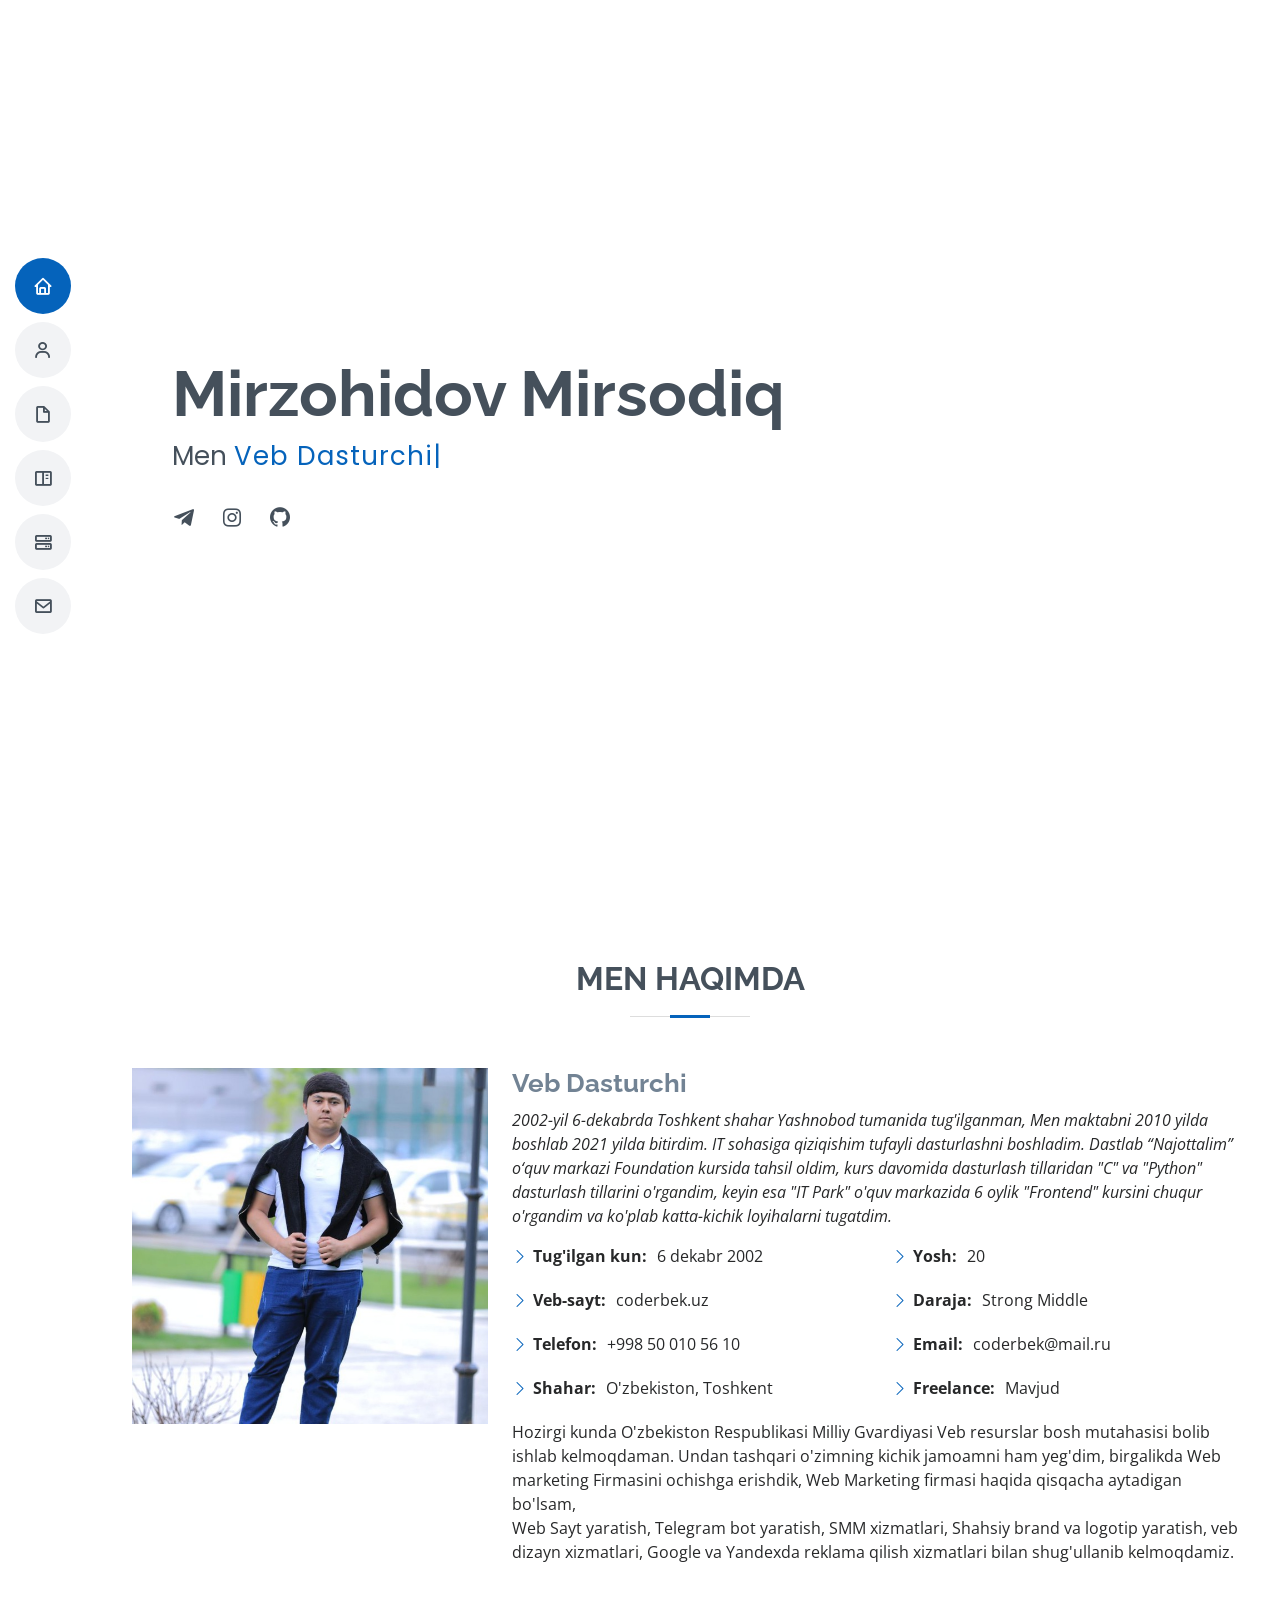
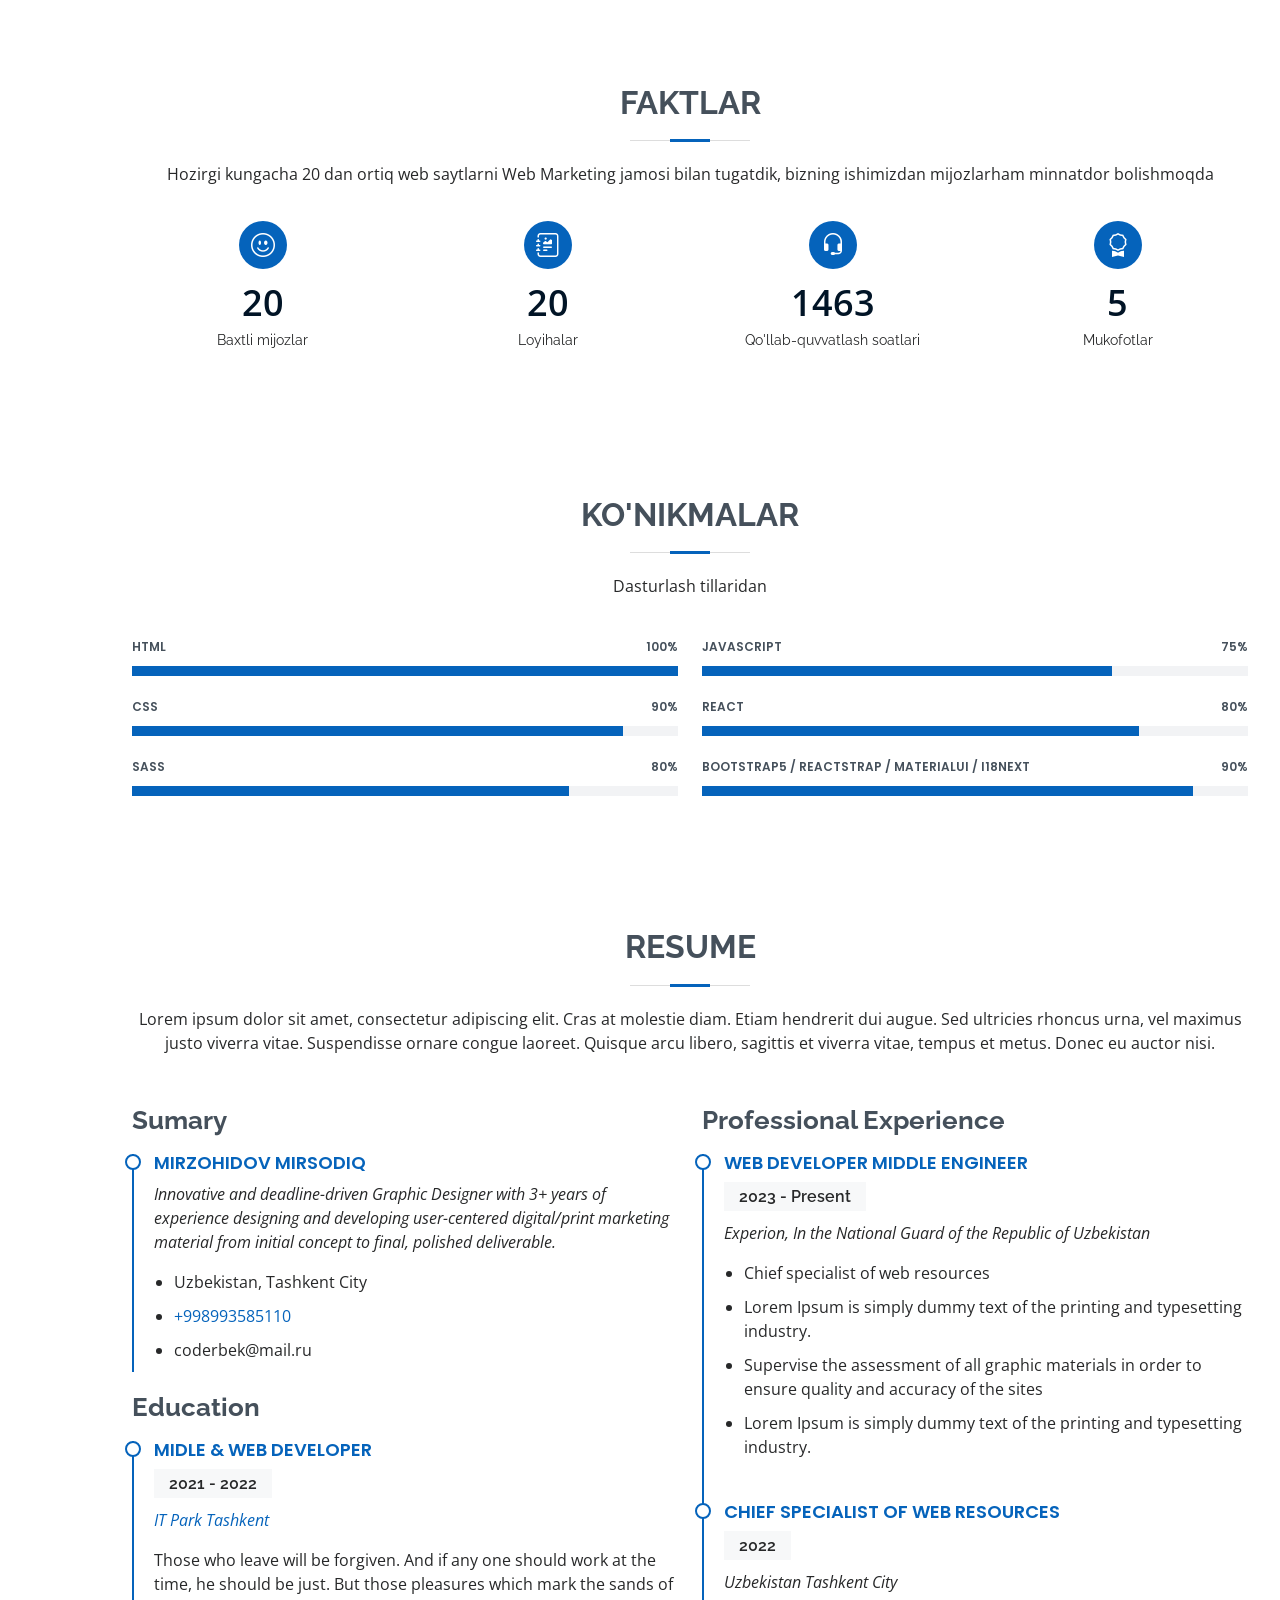
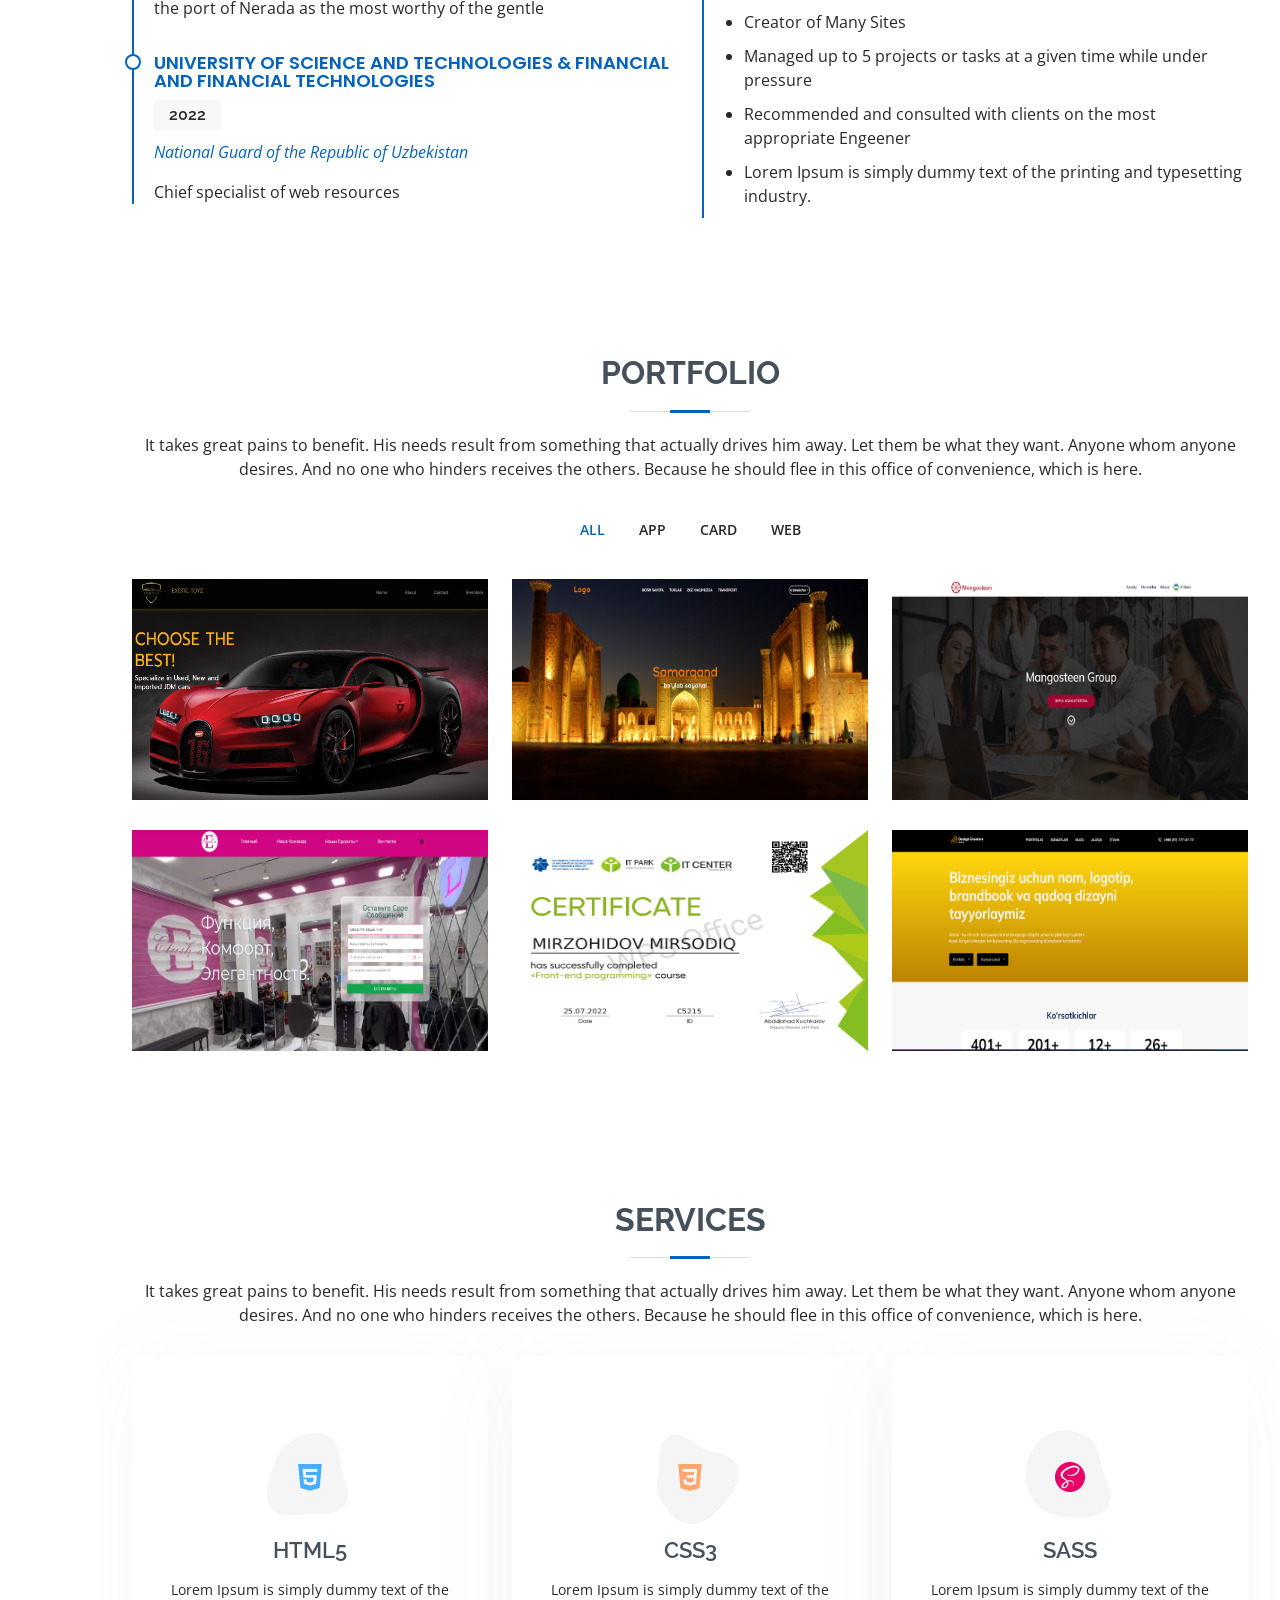
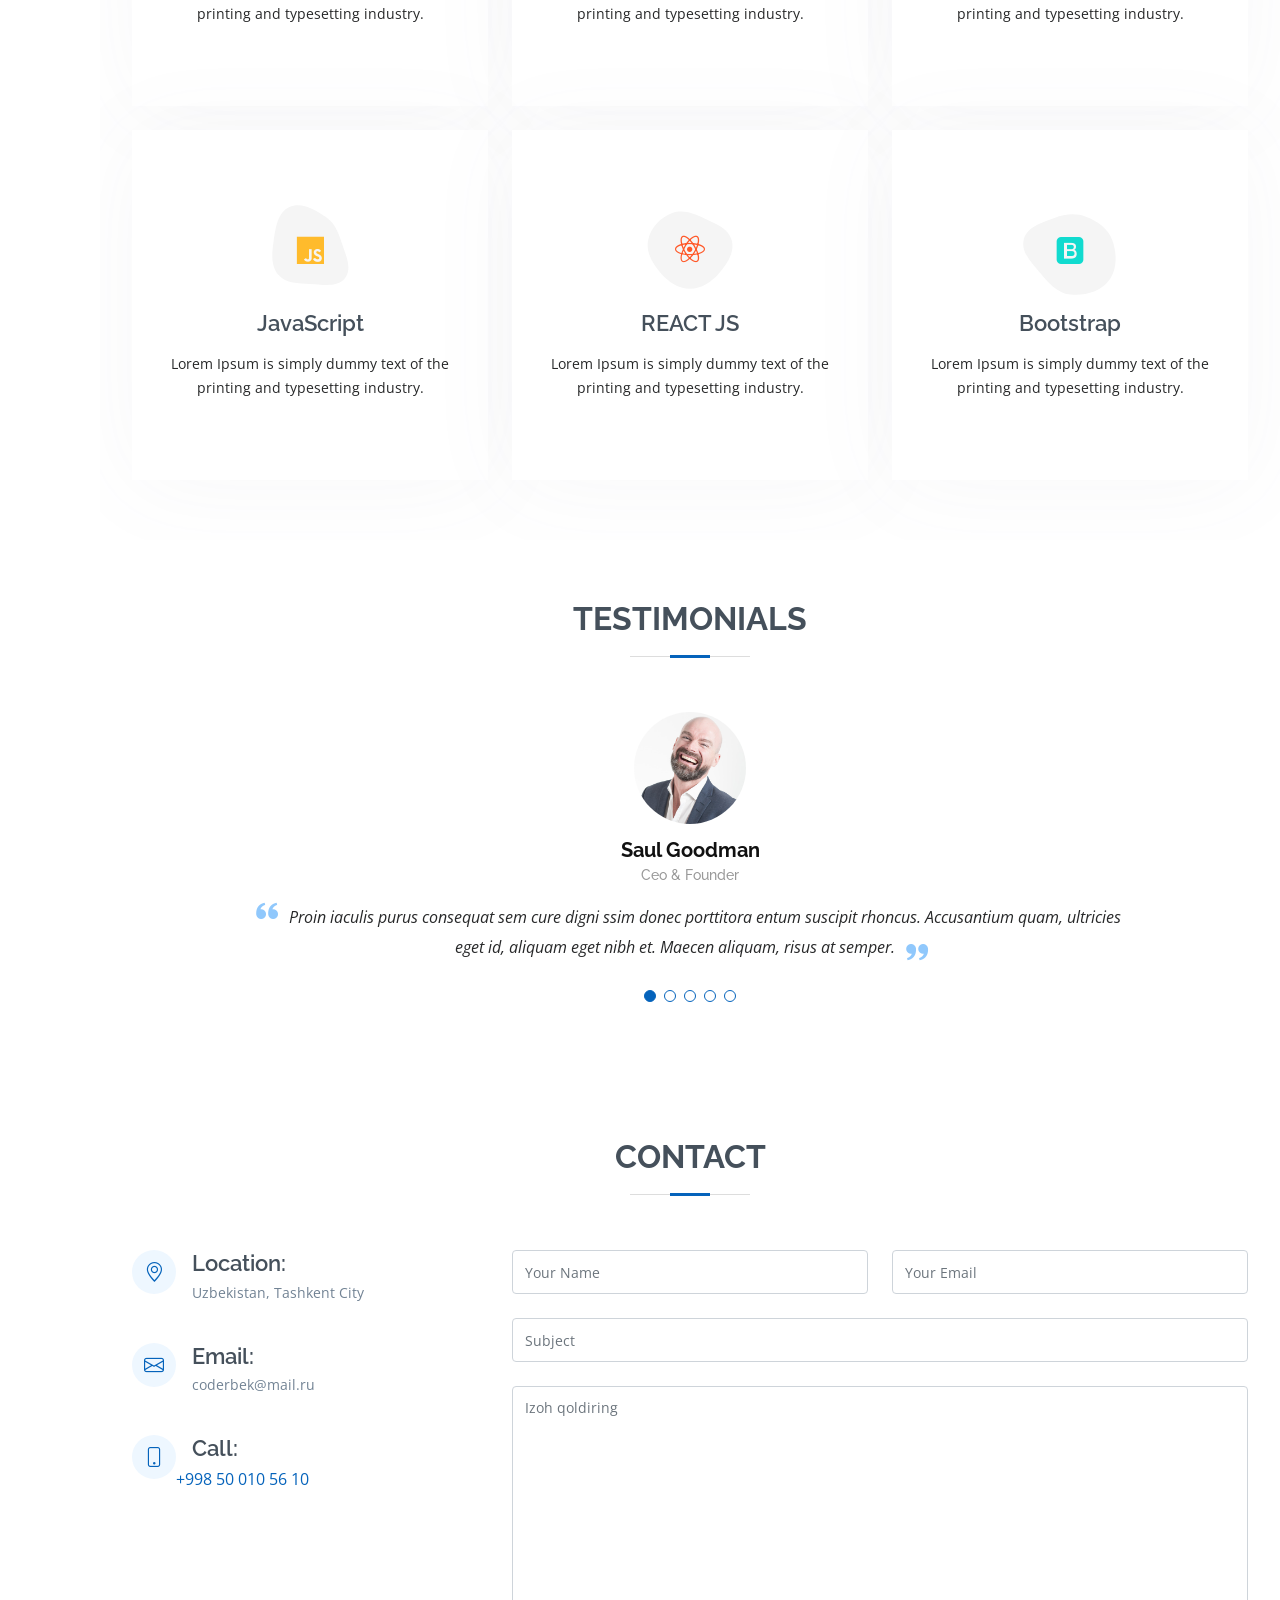
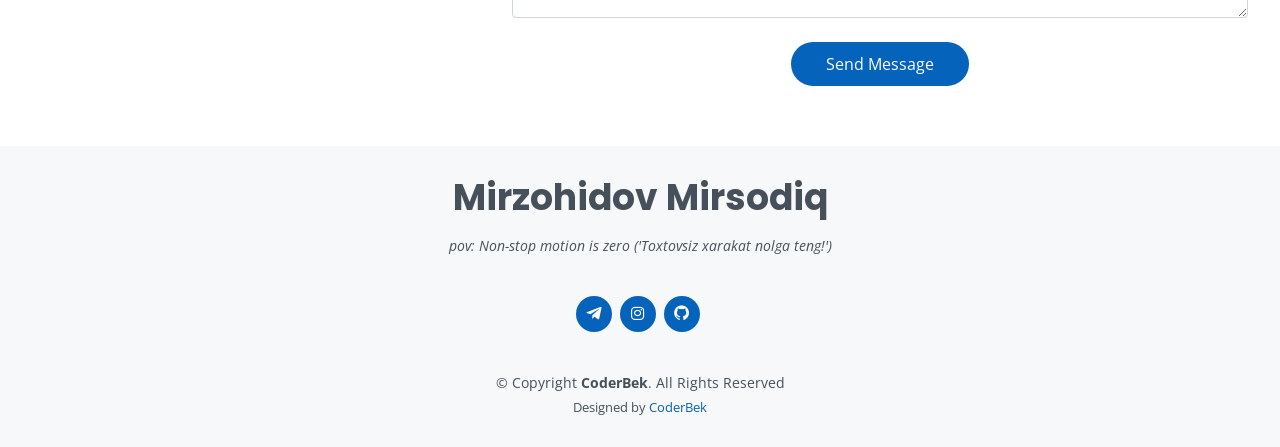
==== commit 0f61b557: "..." ====
--- a/index.html
+++ b/index.html
@@ -29,12 +29,12 @@
 
     <nav id="navbar" class="navbar nav-menu">
       <ul>
-        <li><a href="#hero" class="nav-link scrollto active"><i class="bx bx-home"></i> <span>Home</span></a></li>
-        <li><a href="#about" class="nav-link scrollto"><i class="bx bx-user"></i> <span>About</span></a></li>
+        <li><a href="#hero" class="nav-link scrollto active"><i class="bx bx-home"></i> <span>Bosh Sahifa</span></a></li>
+        <li><a href="#about" class="nav-link scrollto"><i class="bx bx-user"></i> <span>Men Haqimda</span></a></li>
         <li><a href="#resume" class="nav-link scrollto"><i class="bx bx-file-blank"></i> <span>Resume</span></a></li>
-        <li><a href="#portfolio" class="nav-link scrollto"><i class="bx bx-book-content"></i> <span>Portfolio</span></a></li>
-        <li><a href="#services" class="nav-link scrollto"><i class="bx bx-server"></i> <span>Services</span></a></li>
-        <li><a href="#contact" class="nav-link scrollto"><i class="bx bx-envelope"></i> <span>Contact</span></a></li>
+        <li><a href="#portfolio" class="nav-link scrollto"><i class="bx bx-book-content"></i> <span>Portfel</span></a></li>
+        <li><a href="#services" class="nav-link scrollto"><i class="bx bx-server"></i> <span>Xizmatlar</span></a></li>
+        <li><a href="#contact" class="nav-link scrollto"><i class="bx bx-envelope"></i> <span>Aloqa</span></a></li>
       </ul>
     </nav><!-- .nav-menu -->
 
@@ -44,7 +44,7 @@
   <section id="hero" class="d-flex flex-column justify-content-center">
     <div class="container" data-aos="zoom-in" data-aos-delay="100">
       <h1>Mirzohidov Mirsodiq</h1>
-      <p>I'm <span class="typed" data-typed-items="Web Developer, Freelancer"></span></p>
+      <p>Men <span class="typed" data-typed-items="Veb Dasturchi, Freelancer"></span></p>
       <div class="social-links">
         <a href="https://t.me/CONSTANTA_DEV" class="instagram" target="_blank"><i class="bx bxl-telegram"></i></a>
         <a href="https://www.instagram.com/reel/CmvL5erJZvM/?igshid=Yzg5MTU1MDY=" class="instagram" target="_blank"><i class="bx bxl-instagram"></i></a>
@@ -60,8 +60,7 @@
       <div class="container" data-aos="fade-up">
 
         <div class="section-title">
-          <h2>About</h2>
-          <p>Lorem ipsum dolor sit amet, consectetur adipiscing elit. Cras at molestie diam. Etiam hendrerit dui augue. Sed ultricies rhoncus urna, vel maximus justo viverra vitae. Suspendisse ornare congue laoreet. Quisque arcu libero, sagittis et viverra vitae, tempus et metus. Donec eu auctor nisi.</p>
+          <h2>Men haqimda</h2>
         </div>
 
         <div class="row">
@@ -69,31 +68,30 @@
             <img src="assets/img/my.jpg" class="img-fluid" alt="...">
           </div>
           <div class="col-lg-8 pt-4 pt-lg-0 content">
-            <h3>Web Developer</h3>
+            <h3>Veb Dasturchi</h3>
             <p class="fst-italic">
-              Lorem ipsum dolor sit amet, consectetur adipiscing elit, sed do eiusmod tempor incididunt ut labore et dolore
-              magna aliqua.
+              2002-yil 6-dekabrda Toshkent shahar Yashnobod tumanida tug'ilganman, Men maktabni 2010 yilda boshlab 2021 yilda bitirdim. IT sohasiga qiziqishim tufayli dasturlashni boshladim. Dastlab “Najottalim” o‘quv markazi Foundation kursida tahsil oldim, kurs davomida dasturlash tillaridan "C" va "Python" dasturlash tillarini o'rgandim, keyin esa "IT Park" o'quv markazida 6 oylik "Frontend" kursini chuqur o'rgandim va ko'plab katta-kichik loyihalarni tugatdim.
             </p>
             <div class="row">
               <div class="col-lg-6">
                 <ul>
-                  <li><i class="bi bi-chevron-right"></i> <strong>Birthday:</strong> <span>6 Dec 2002</span></li>
-                  <li><i class="bi bi-chevron-right"></i> <strong>Website:</strong> <span>coderbek.uz</span></li>
-                  <li><i class="bi bi-chevron-right"></i> <strong>Phone:</strong> <span>+998 99 3585110</span></li>
-                  <li><i class="bi bi-chevron-right"></i> <strong>City:</strong> <span>Uzbekistan, Tashkent</span></li>
+                  <li><i class="bi bi-chevron-right"></i> <strong>Tug'ilgan kun:</strong> <span>6 dekabr 2002</span></li>
+                  <li><i class="bi bi-chevron-right"></i> <strong>Veb-sayt:</strong> <span>coderbek.uz</span></li>
+                  <li><i class="bi bi-chevron-right"></i> <strong>Telefon:</strong> <span>+998 50 010 56 10</span></li>
+                  <li><i class="bi bi-chevron-right"></i> <strong>Shahar:</strong> <span>O'zbekiston, Toshkent</span></li>
                 </ul>
               </div>
               <div class="col-lg-6">
                 <ul>
-                  <li><i class="bi bi-chevron-right"></i> <strong>Age:</strong> <span>20</span></li>
-                  <li><i class="bi bi-chevron-right"></i> <strong>Degree:</strong> <span>Midle</span></li>
-                  <li><i class="bi bi-chevron-right"></i> <strong>PhEmailone:</strong> <span>coderbek@mail.ru</span></li>
-                  <li><i class="bi bi-chevron-right"></i> <strong>Freelance:</strong> <span>Available</span></li>
+                  <li><i class="bi bi-chevron-right"></i> <strong>Yosh:</strong> <span>20</span></li>
+                  <li><i class="bi bi-chevron-right"></i> <strong>Daraja:</strong> <span>Strong Middle</span></li>
+                  <li><i class="bi bi-chevron-right"></i> <strong>Email:</strong> <span>coderbek@mail.ru</span></li>
+                  <li><i class="bi bi-chevron-right"></i> <strong>Freelance:</strong> <span>Mavjud</span></li>
                 </ul>
               </div>
             </div>
             <p>
-              Lorem ipsum dolor sit amet, consectetur adipiscing elit. Cras at molestie diam. Etiam hendrerit dui augue. Sed ultricies rhoncus urna, vel maximus justo viverra vitae. Suspendisse ornare congue laoreet. Quisque arcu libero, sagittis et viverra vitae, tempus et metus. Donec eu auctor nisi. Praesent congue augue porttitor, aliquam urna et, congue nibh. Curabitur commodo iaculis finibus. Aliquam aliquet ex odio, vel sodales quam sollicitudin ut. Quisque fringilla dolor a velit lacinia auctor. Curabitur eget rutrum quam. 
+              Hozirgi kunda O'zbekiston Respublikasi Milliy Gvardiyasi Veb resurslar bosh mutahasisi bolib ishlab kelmoqdaman. Undan tashqari o'zimning kichik jamoamni ham yeg'dim, birgalikda Web marketing Firmasini ochishga erishdik, Web Marketing firmasi haqida qisqacha aytadigan bo'lsam, <br> Web Sayt yaratish, Telegram bot yaratish, SMM xizmatlari, Shahsiy brand va logotip yaratish, veb dizayn xizmatlari, Google va Yandexda reklama qilish xizmatlari bilan shug'ullanib kelmoqdamiz.
             </p>
           </div>
         </div>
@@ -106,8 +104,8 @@
       <div class="container" data-aos="fade-up">
 
         <div class="section-title">
-          <h2>Facts</h2>
-          <p>Lorem ipsum dolor sit amet, consectetur adipiscing elit. Cras at molestie diam. Etiam hendrerit dui augue. Sed ultricies rhoncus urna, vel maximus justo viverra vitae. Suspendisse ornare congue laoreet. Quisque arcu libero, sagittis et viverra vitae, tempus et metus. Donec eu auctor nisi. Praesent congue augue porttitor, aliquam urna et, congue nibh.</p>
+          <h2>Faktlar</h2>
+          <p>Hozirgi kungacha 20 dan ortiq web saytlarni Web Marketing jamosi bilan tugatdik, bizning ishimizdan mijozlarham minnatdor bolishmoqda</p>
         </div>
 
         <div class="row">
@@ -115,16 +113,16 @@
           <div class="col-lg-3 col-md-6">
             <div class="count-box">
               <i class="bi bi-emoji-smile"></i>
-              <span data-purecounter-start="0" data-purecounter-end="5" data-purecounter-duration="1" class="purecounter"></span>
-              <p>Happy Clients</p>
+              <span data-purecounter-start="0" data-purecounter-end="20" data-purecounter-duration="1" class="purecounter"></span>
+              <p>Baxtli mijozlar</p>
             </div>
           </div>
 
           <div class="col-lg-3 col-md-6 mt-5 mt-md-0">
             <div class="count-box">
               <i class="bi bi-journal-richtext"></i>
-              <span data-purecounter-start="0" data-purecounter-end="5" data-purecounter-duration="1" class="purecounter"></span>
-              <p>Projects</p>
+              <span data-purecounter-start="0" data-purecounter-end="20" data-purecounter-duration="1" class="purecounter"></span>
+              <p>Loyihalar</p>
             </div>
           </div>
 
@@ -132,15 +130,15 @@
             <div class="count-box">
               <i class="bi bi-headset"></i>
               <span data-purecounter-start="0" data-purecounter-end="1463" data-purecounter-duration="1" class="purecounter"></span>
-              <p>Hours Of Support</p>
+              <p>Qo'llab-quvvatlash soatlari</p>
             </div>
           </div>
 
           <div class="col-lg-3 col-md-6 mt-5 mt-lg-0">
             <div class="count-box">
               <i class="bi bi-award"></i>
-              <span data-purecounter-start="0" data-purecounter-end="3" data-purecounter-duration="1" class="purecounter"></span>
-              <p>Awards</p>
+              <span data-purecounter-start="0" data-purecounter-end="5" data-purecounter-duration="1" class="purecounter"></span>
+              <p>Mukofotlar</p>
             </div>
           </div>
 
@@ -154,8 +152,8 @@
       <div class="container" data-aos="fade-up">
 
         <div class="section-title">
-          <h2>Skills</h2>
-          <p>Lorem ipsum dolor sit amet, consectetur adipiscing elit. Cras at molestie diam. Etiam hendrerit dui augue. Sed ultricies rhoncus urna, vel maximus justo viverra vitae. Suspendisse ornare congue laoreet. Quisque arcu libero, sagittis et viverra vitae, tempus et metus.</p>
+          <h2>Ko'nikmalar</h2>
+          <p>Dasturlash tillaridan</p>
         </div>
 
         <div class="row skills-content">
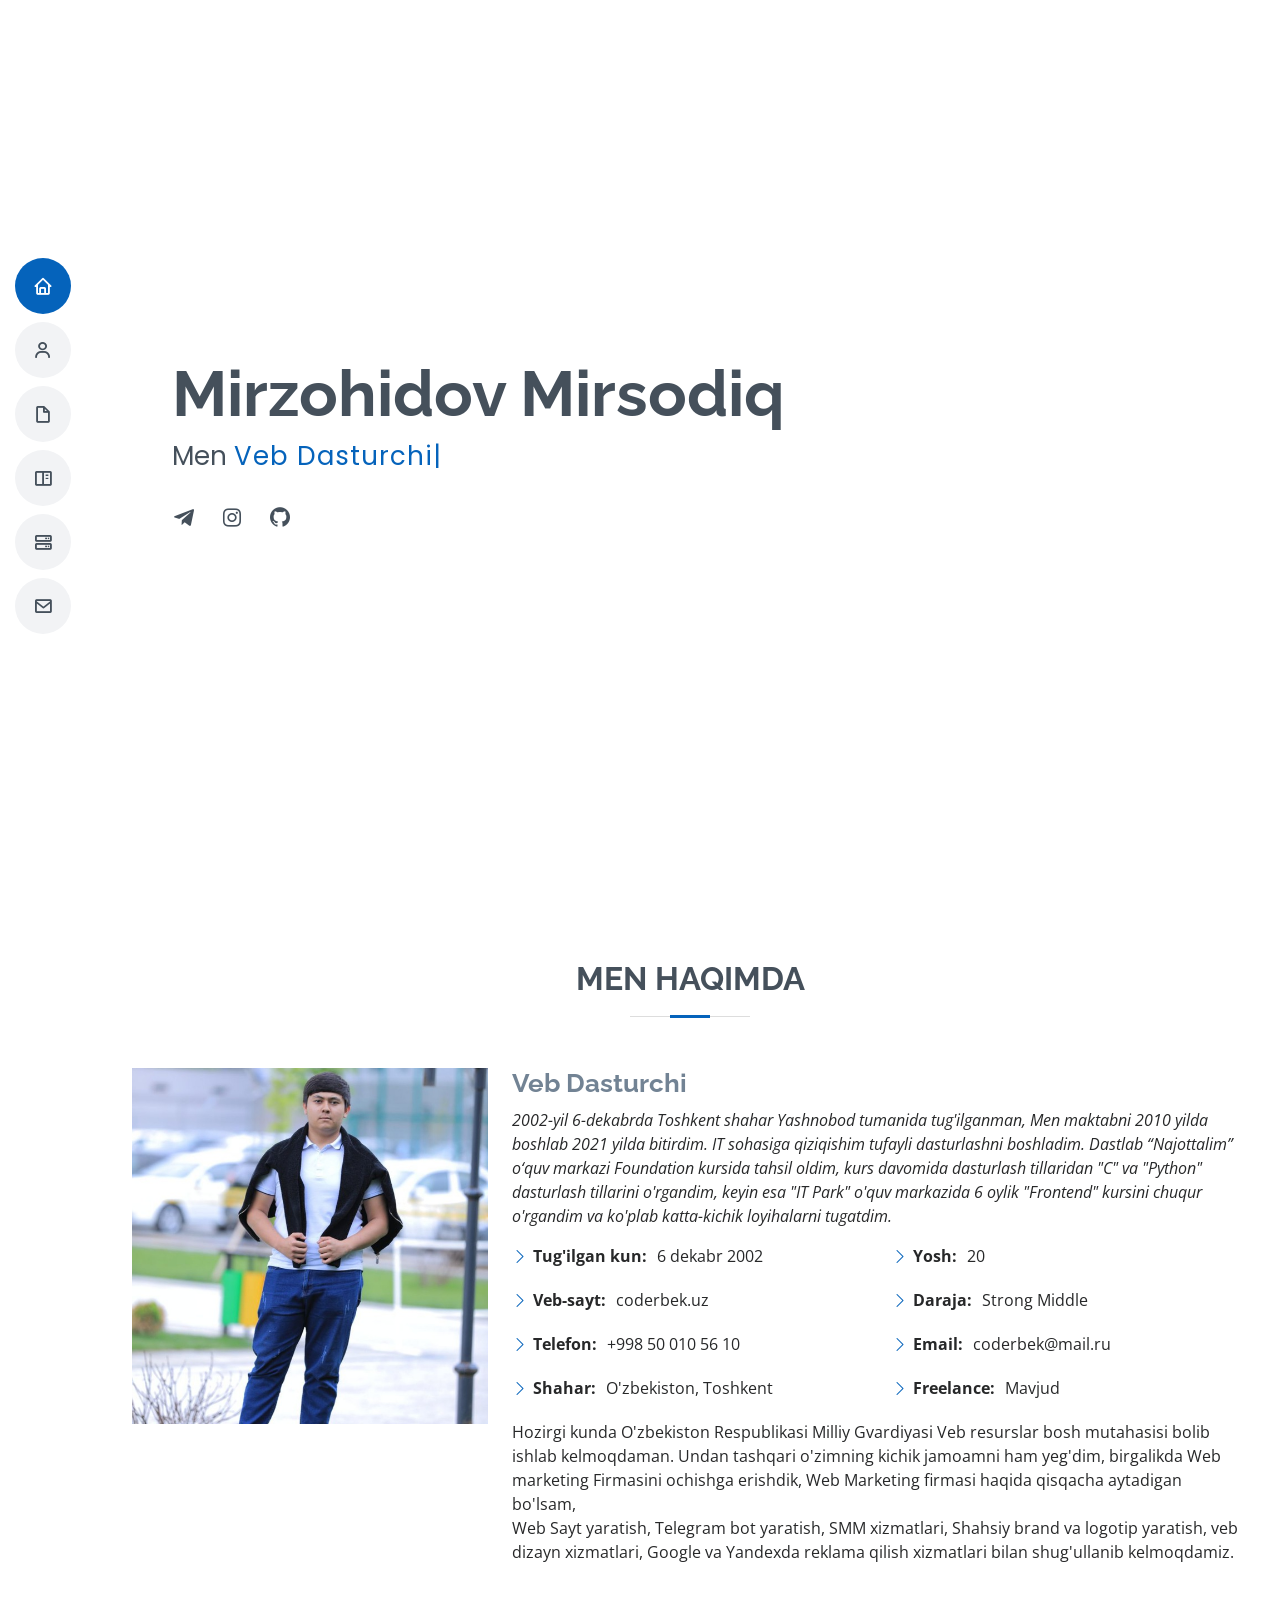
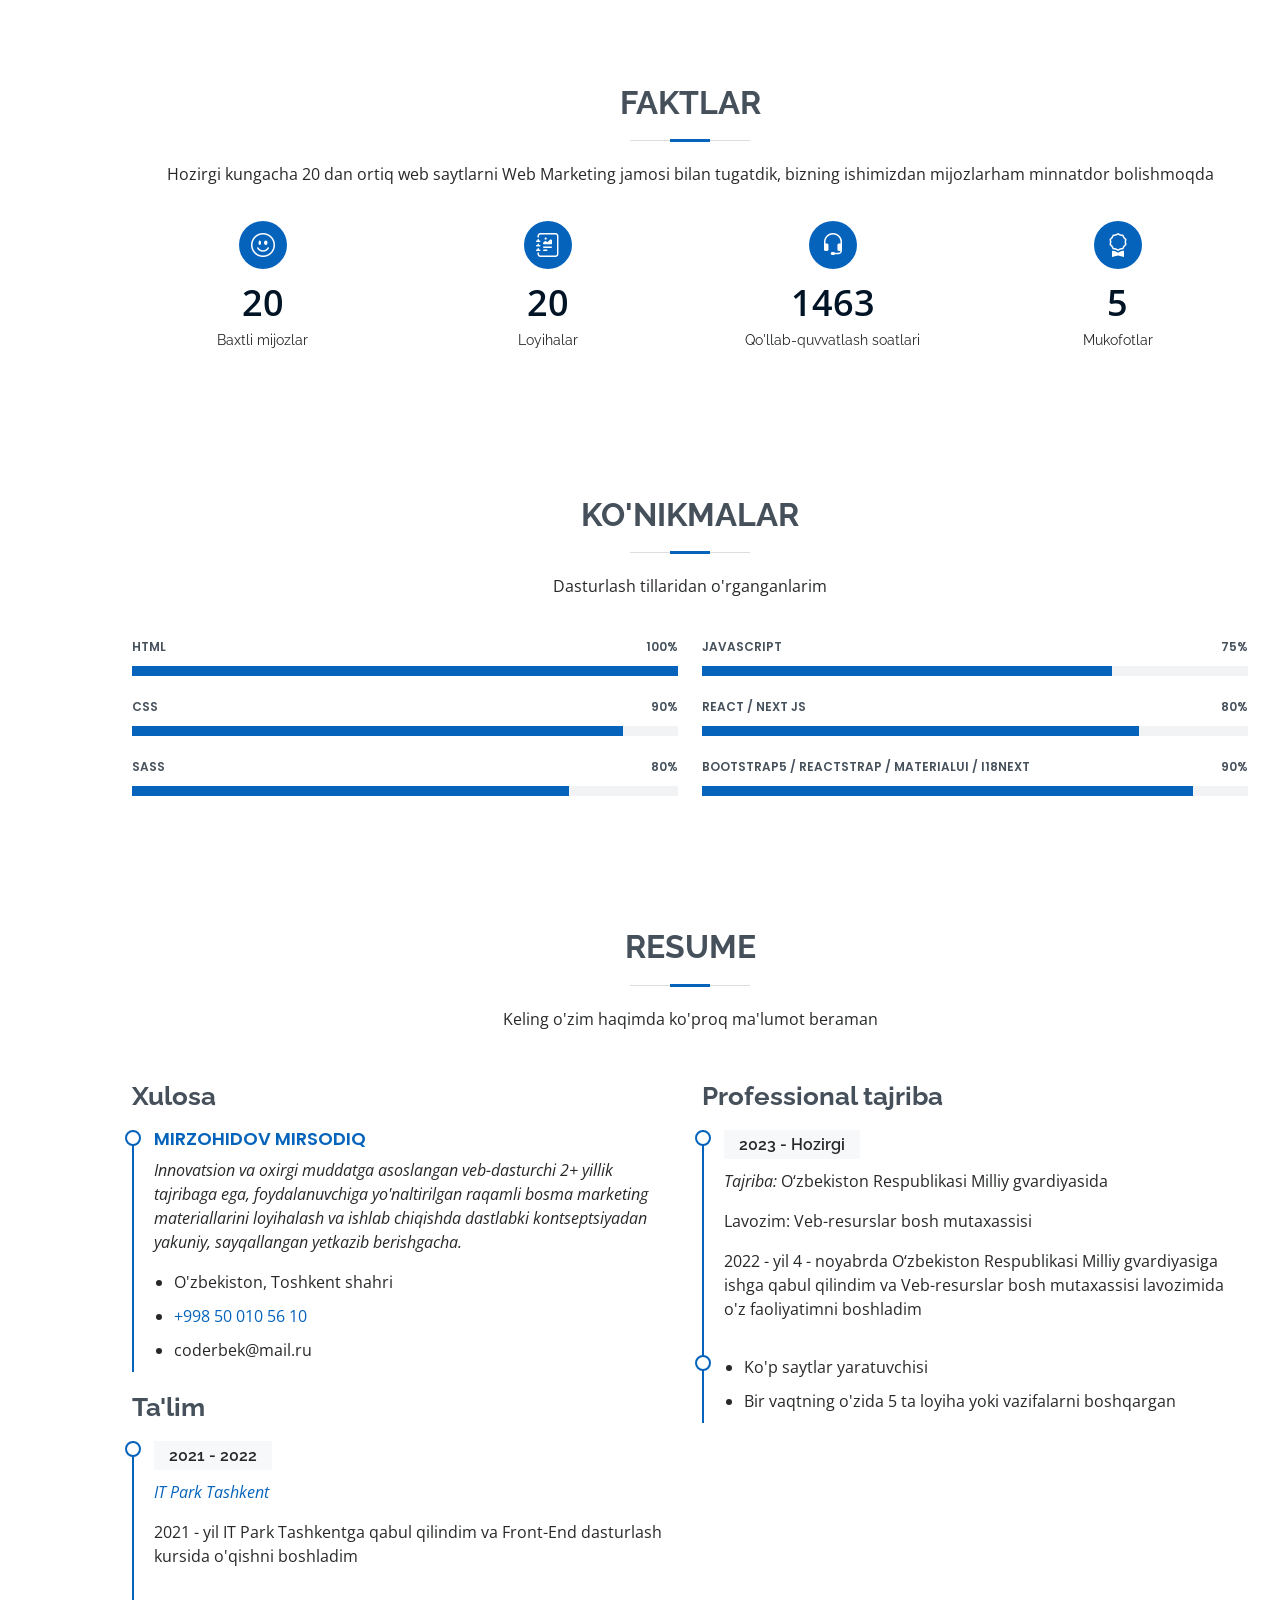
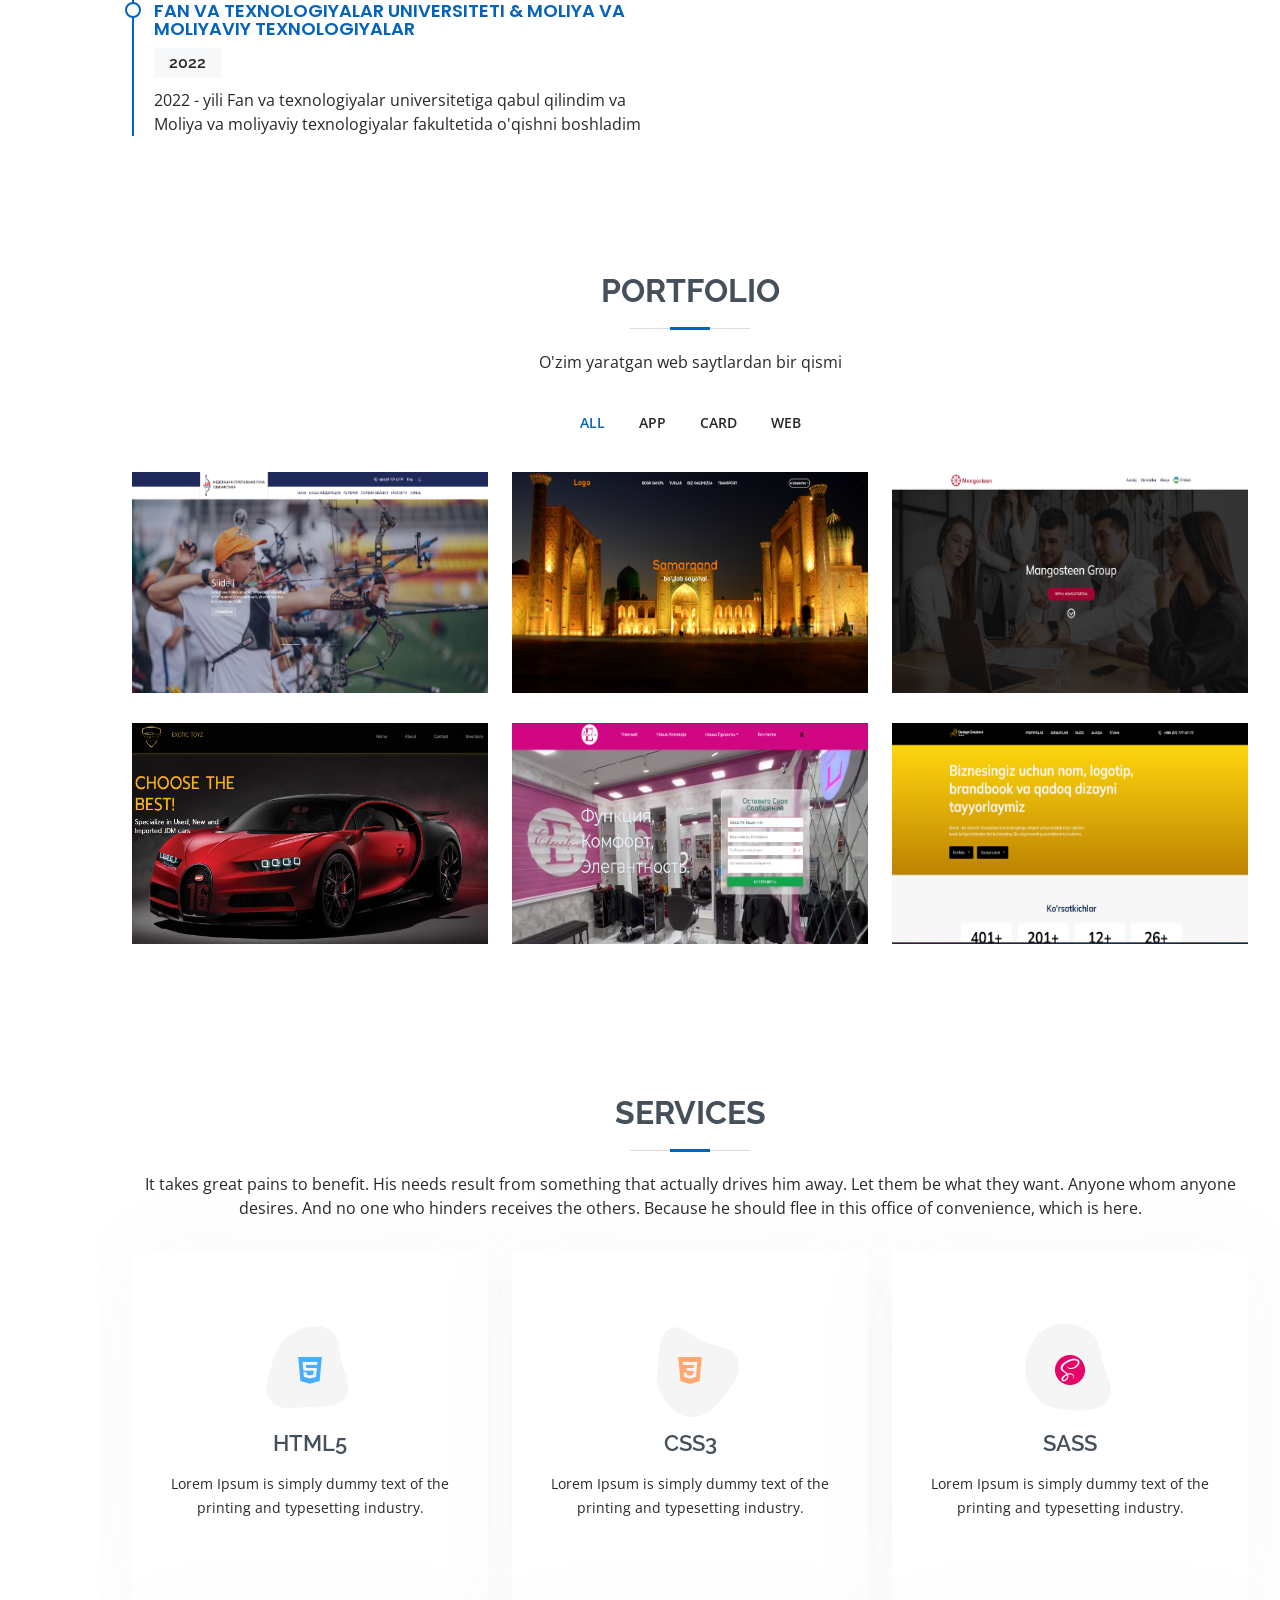
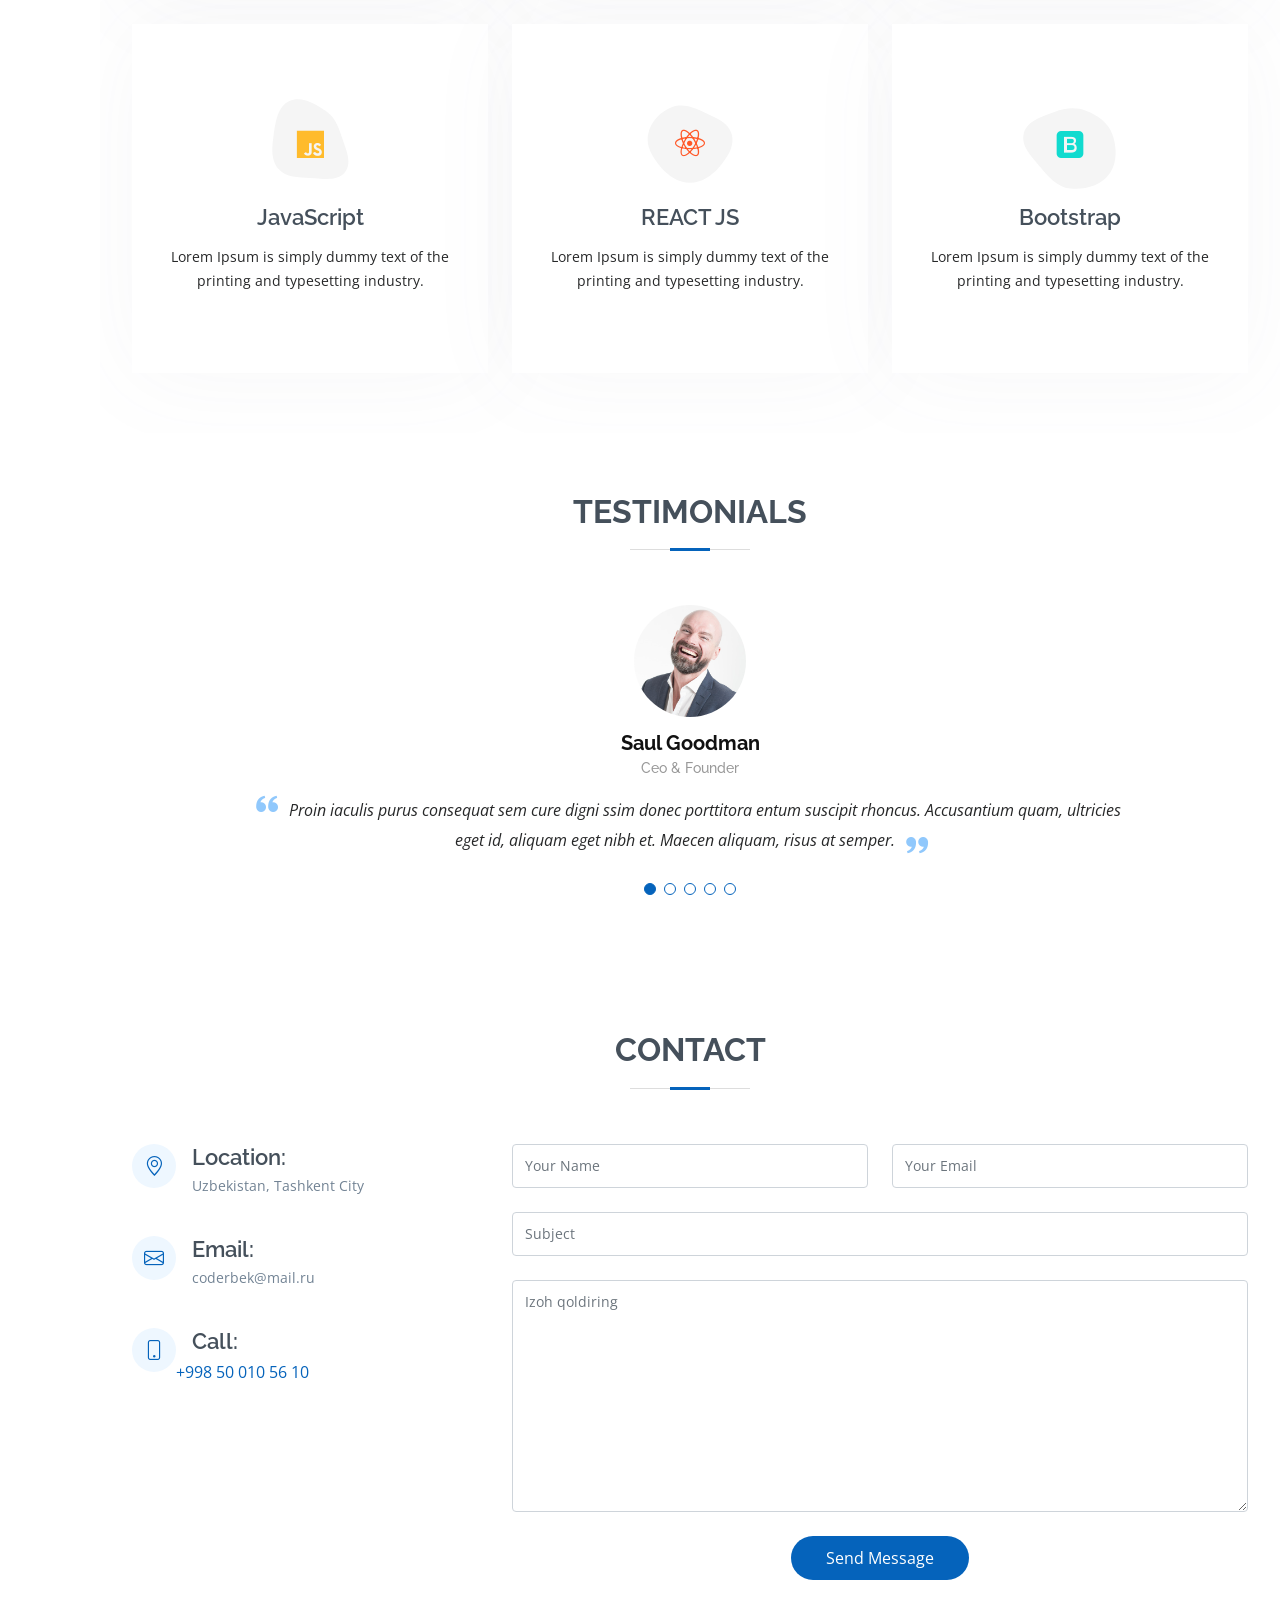
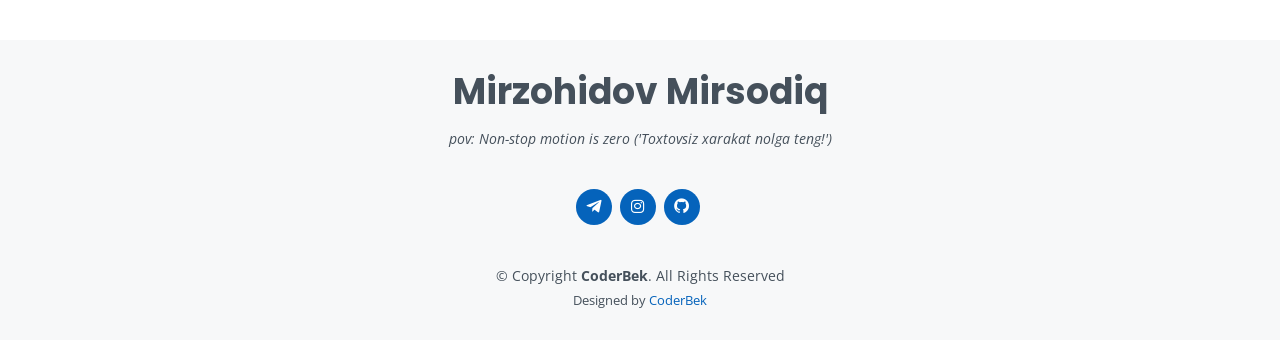
==== commit 3076ed03: "..." ====
--- a/index.html
+++ b/index.html
@@ -153,7 +153,7 @@
 
         <div class="section-title">
           <h2>Ko'nikmalar</h2>
-          <p>Dasturlash tillaridan</p>
+          <p>Dasturlash tillaridan o'rganganlarim</p>
         </div>
 
         <div class="row skills-content">
@@ -193,7 +193,7 @@
             </div>
 
             <div class="progress">
-              <span class="skill">REACT <i class="val">80%</i></span>
+              <span class="skill">REACT / Next JS <i class="val">80%</i></span>
               <div class="progress-bar-wrap">
                 <div class="progress-bar" role="progressbar" aria-valuenow="80" aria-valuemin="0" aria-valuemax="100"></div>
               </div>
@@ -219,58 +219,47 @@
 
         <div class="section-title">
           <h2>Resume</h2>
-          <p>Lorem ipsum dolor sit amet, consectetur adipiscing elit. Cras at molestie diam. Etiam hendrerit dui augue. Sed ultricies rhoncus urna, vel maximus justo viverra vitae. Suspendisse ornare congue laoreet. Quisque arcu libero, sagittis et viverra vitae, tempus et metus. Donec eu auctor nisi.</p>
+          <p>Keling o'zim haqimda ko'proq ma'lumot beraman</p>
         </div>
 
         <div class="row">
           <div class="col-lg-6">
-            <h3 class="resume-title">Sumary</h3>
+            <h3 class="resume-title">Xulosa</h3>
             <div class="resume-item pb-0">
               <h4>Mirzohidov Mirsodiq</h4>
-              <p><em>Innovative and deadline-driven Graphic Designer with 3+ years of experience designing and developing user-centered digital/print marketing material from initial concept to final, polished deliverable.</em></p>
+              <p><em>Innovatsion va oxirgi muddatga asoslangan veb-dasturchi 2+ yillik tajribaga ega, foydalanuvchiga yo'naltirilgan raqamli bosma marketing materiallarini loyihalash va ishlab chiqishda dastlabki kontseptsiyadan yakuniy, sayqallangan yetkazib berishgacha.</em></p>
               <ul>
-                <li>Uzbekistan, Tashkent City</li>
-                <li><a href="tel:+998993585110">+998993585110</a></li>
+                <li>O'zbekiston, Toshkent shahri</li>
+                <li><a href="tel:+998993585110">+998 50 010 56 10</a></li>
                 <li>coderbek@mail.ru</li>
               </ul>
             </div>
 
-            <h3 class="resume-title">Education</h3>
+            <h3 class="resume-title">Ta'lim</h3>
             <div class="resume-item">
-              <h4>Midle &amp; Web Developer</h4>
               <h5>2021 - 2022</h5>
               <p><em><a href="https://it-park.uz/">IT Park Tashkent</a></em></p>
-              <p>Those who leave will be forgiven. And if any one should work at the time, he should be just. But those pleasures which mark the sands of the port of Nerada as the most worthy of the gentle</p>
+              <p>2021 - yil IT Park Tashkentga qabul qilindim va Front-End dasturlash kursida o'qishni boshladim</p>
             </div>
             <div class="resume-item">
-              <h4><a href="https://admission.usat.uz/"> University of Science and Technologies &amp; Financial and Financial Technologies</a></h4>
+              <h4><a href="https://admission.usat.uz/"> Fan va texnologiyalar universiteti &amp; Moliya va moliyaviy texnologiyalar</a></h4>
               <h5>2022</h5>
-              <p><em> <a href="https://www.milliygvardiya.uz/">National Guard of the Republic of Uzbekistan</a> </em></p>
-              <p>Chief specialist of web resources</p>
+              <p>2022 - yili Fan va texnologiyalar universitetiga qabul qilindim va Moliya va moliyaviy texnologiyalar fakultetida o'qishni boshladim</p>
             </div>
           </div>
           <div class="col-lg-6">
-            <h3 class="resume-title">Professional Experience</h3>
+            <h3 class="resume-title">Professional tajriba</h3>
             <div class="resume-item">
-              <h4>Web Developer Middle Engineer</h4>
-              <h5>2023 - Present</h5>
-              <p><em>Experion, In the National Guard of the Republic of Uzbekistan </em></p>
+              <h5>2023 - Hozirgi</h5>
+              <p><em>Tajriba: </em> O‘zbekiston Respublikasi Milliy gvardiyasida </p>
+              <p>Lavozim: Veb-resurslar bosh mutaxassisi</p>
+              <p>2022 - yil 4 - noyabrda O‘zbekiston Respublikasi Milliy gvardiyasiga ishga qabul qilindim va Veb-resurslar bosh mutaxassisi lavozimida o'z faoliyatimni boshladim</p>
+              <p></p>
+            </div>
+            <div class="resume-item">
               <ul>
-                <li>Chief specialist of web resources</li>
-                <li>Lorem Ipsum is simply dummy text of the printing and typesetting industry.</li>
-                <li>Supervise the assessment of all graphic materials in order to ensure quality and accuracy of the sites</li>
-                <li>Lorem Ipsum is simply dummy text of the printing and typesetting industry.</li>
-              </ul>
-            </div>
-            <div class="resume-item">
-              <h4>Chief specialist of web resources</h4>
-              <h5>2022</h5>
-              <p><em>Uzbekistan Tashkent City</em></p>
-              <ul>
-                <li>Creator of Many Sites</li>
-                <li>Managed up to 5 projects or tasks at a given time while under pressure</li>
-                <li>Recommended and consulted with clients on the most appropriate Engeener</li>
-                <li>Lorem Ipsum is simply dummy text of the printing and typesetting industry.</li>
+                <li>Ko'p saytlar yaratuvchisi</li>
+                <li>Bir vaqtning o'zida 5 ta loyiha yoki vazifalarni boshqargan</li>
               </ul>
             </div>
           </div>
@@ -285,7 +274,7 @@
 
         <div class="section-title">
           <h2>Portfolio</h2>
-          <p>It takes great pains to benefit. His needs result from something that actually drives him away. Let them be what they want. Anyone whom anyone desires. And no one who hinders receives the others. Because he should flee in this office of convenience, which is here.</p>
+          <p>O'zim yaratgan web saytlardan bir qismi</p>
         </div>
 
         <div class="row">
@@ -301,6 +290,42 @@
 
         <div class="row portfolio-container" data-aos="fade-up" data-aos-delay="200">
 
+          <div class="col-lg-4 col-md-6 portfolio-item filter-web">
+            <div class="portfolio-wrap">
+              <img src="assets/img/portfolio/portfolio1.7.png" class="img-fluid portfolioImg" alt="">
+              <div class="portfolio-info">
+                <div class="portfolio-links">
+                  <a href="assets/img/portfolio/portfolio1.7.png" data-gallery="portfolioGallery" class="portfolio-lightbox"><i class="bx bx-plus"></i></a>
+                  <a href="portfolio-details.html" class="portfolio-details-lightbox" data-glightbox="type: external" title="Portfolio Details"><i class="bx bx-link"></i></a>
+                </div>
+              </div>
+            </div>
+          </div>
+
+          <div class="col-lg-4 col-md-6 portfolio-item filter-web">
+            <div class="portfolio-wrap">
+              <img src="assets/img/portfolio/portfolio1.2.png" class="img-fluid portfolioImg" alt="...">
+              <div class="portfolio-info">
+                <div class="portfolio-links">
+                  <a href="assets/img/portfolio/portfolio1.2.png" data-gallery="portfolioGallery" class="portfolio-lightbox"><i class="bx bx-plus"></i></a>
+                  <a href="portfolio-details.html" class="portfolio-details-lightbox" data-glightbox="type: external" title="Portfolio Details"><i class="bx bx-link"></i></a>
+                </div>
+              </div>
+            </div>
+          </div>
+
+          <div class="col-lg-4 col-md-6 portfolio-item filter-app">
+            <div class="portfolio-wrap">
+              <img src="assets/img/portfolio/portfolio1.3.png" class="img-fluid portfolioImg" alt="">
+              <div class="portfolio-info">
+                <div class="portfolio-links">
+                  <a href="assets/img/portfolio/portfolio1.3.png" data-gallery="portfolioGallery" class="portfolio-lightbox" ><i class="bx bx-plus"></i></a>
+                  <a href="portfolio-details.html" class="portfolio-details-lightbox" data-glightbox="type: external" title="Portfolio Details"><i class="bx bx-link"></i></a>
+                </div>
+              </div>
+            </div>
+          </div>
+
           <div class="col-lg-4 col-md-6 portfolio-item filter-app">
             <div class="portfolio-wrap">
               <img src="assets/img/portfolio/portfolio4.png" class="img-fluid portfolioImg" alt="...">
@@ -313,29 +338,7 @@
             </div>
           </div>
 
-          <div class="col-lg-4 col-md-6 portfolio-item filter-web">
-            <div class="portfolio-wrap">
-              <img src="assets/img/portfolio/portfolio1.2.png" class="img-fluid portfolioImg" alt="...">
-              <div class="portfolio-info">
-                <div class="portfolio-links">
-                  <a href="assets/img/portfolio/portfolio1.2.png" data-gallery="portfolioGallery" class="portfolio-lightbox"><i class="bx bx-plus"></i></a>
-                  <a href="portfolio-details.html" class="portfolio-details-lightbox" data-glightbox="type: external" title="Portfolio Details"><i class="bx bx-link"></i></a>
-                </div>
-              </div>
-            </div>
-          </div>
-
-          <div class="col-lg-4 col-md-6 portfolio-item filter-app">
-            <div class="portfolio-wrap">
-              <img src="assets/img/portfolio/portfolio1.3.png" class="img-fluid portfolioImg" alt="">
-              <div class="portfolio-info">
-                <div class="portfolio-links">
-                  <a href="assets/img/portfolio/portfolio1.3.png" data-gallery="portfolioGallery" class="portfolio-lightbox" ><i class="bx bx-plus"></i></a>
-                  <a href="portfolio-details.html" class="portfolio-details-lightbox" data-glightbox="type: external" title="Portfolio Details"><i class="bx bx-link"></i></a>
-                </div>
-              </div>
-            </div>
-          </div>
+          
 
           <div class="col-lg-4 col-md-6 portfolio-item filter-card">
             <div class="portfolio-wrap">
@@ -349,17 +352,17 @@
             </div>
           </div>
 
-          <div class="col-lg-4 col-md-6 portfolio-item filter-web">
+          <!-- <div class="col-lg-4 col-md-6 portfolio-item filter-web">
             <div class="portfolio-wrap">
-              <img src="assets/img/portfolio/Certificate.png" class="img-fluid portfolioImg" alt="">
+              <img src="assets/img/portfolio/portfolio1.7.png" class="img-fluid portfolioImg" alt="">
               <div class="portfolio-info">
                 <div class="portfolio-links">
-                  <a href="assets/img/portfolio/Certificate.png" data-gallery="portfolioGallery" class="portfolio-lightbox"><i class="bx bx-plus"></i></a>
+                  <a href="assets/img/portfolio/portfolio1.7.png" data-gallery="portfolioGallery" class="portfolio-lightbox"><i class="bx bx-plus"></i></a>
                   <a href="portfolio-details.html" class="portfolio-details-lightbox" data-glightbox="type: external" title="Portfolio Details"><i class="bx bx-link"></i></a>
                 </div>
               </div>
             </div>
-          </div>
+          </div> -->
 
           <div class="col-lg-4 col-md-6 portfolio-item filter-app">
             <div class="portfolio-wrap">
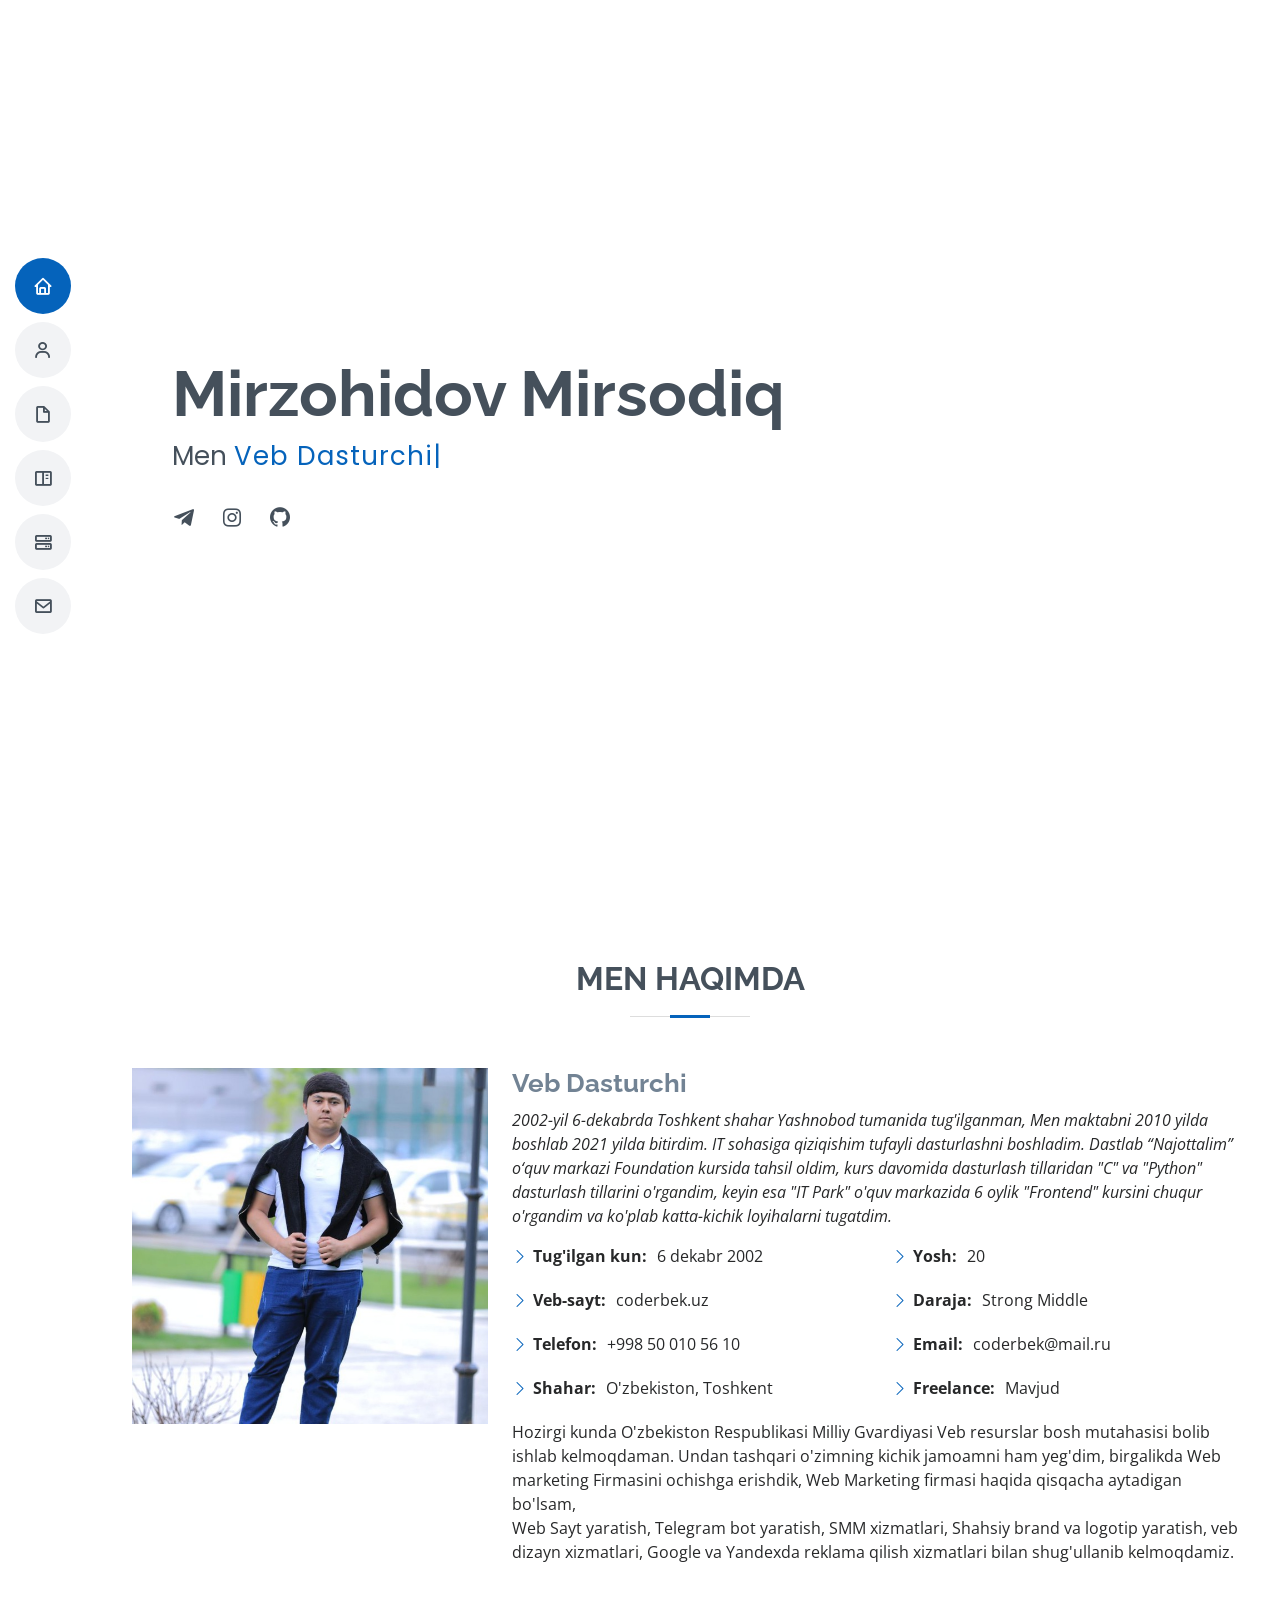
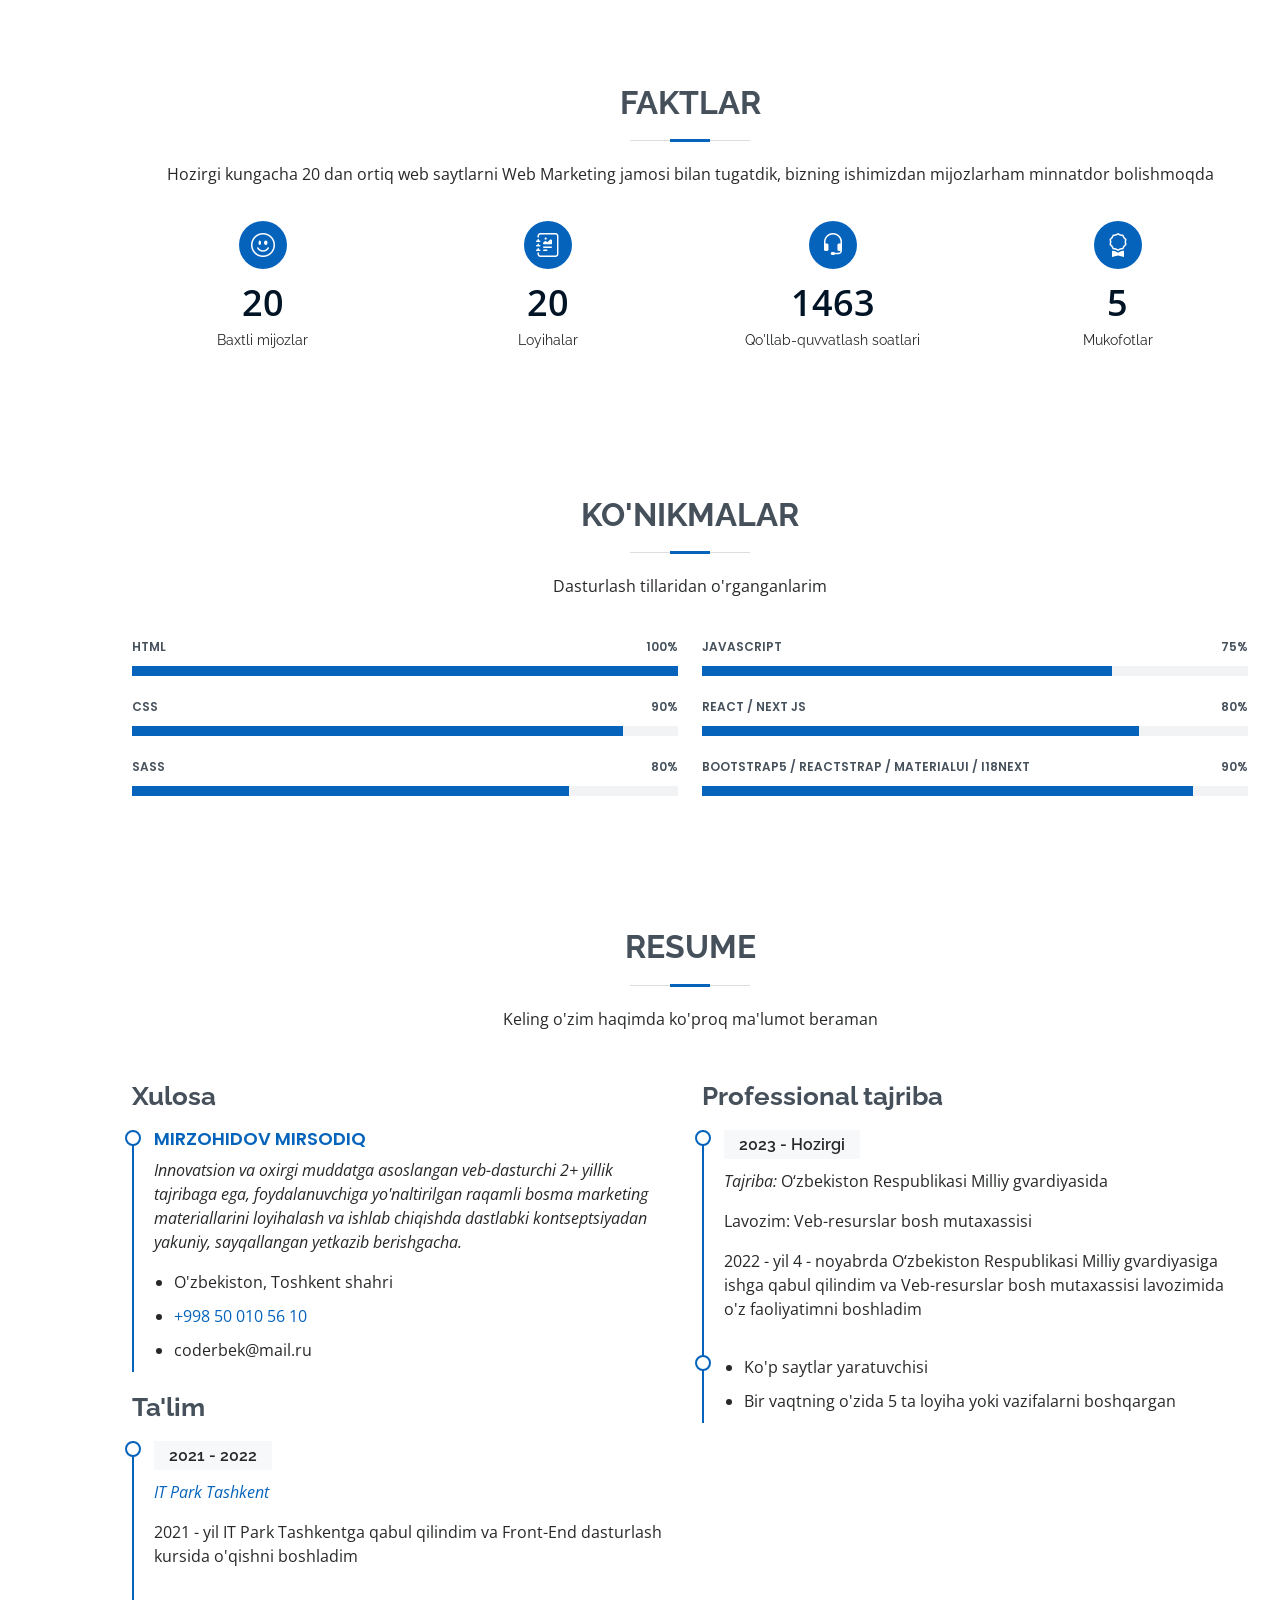
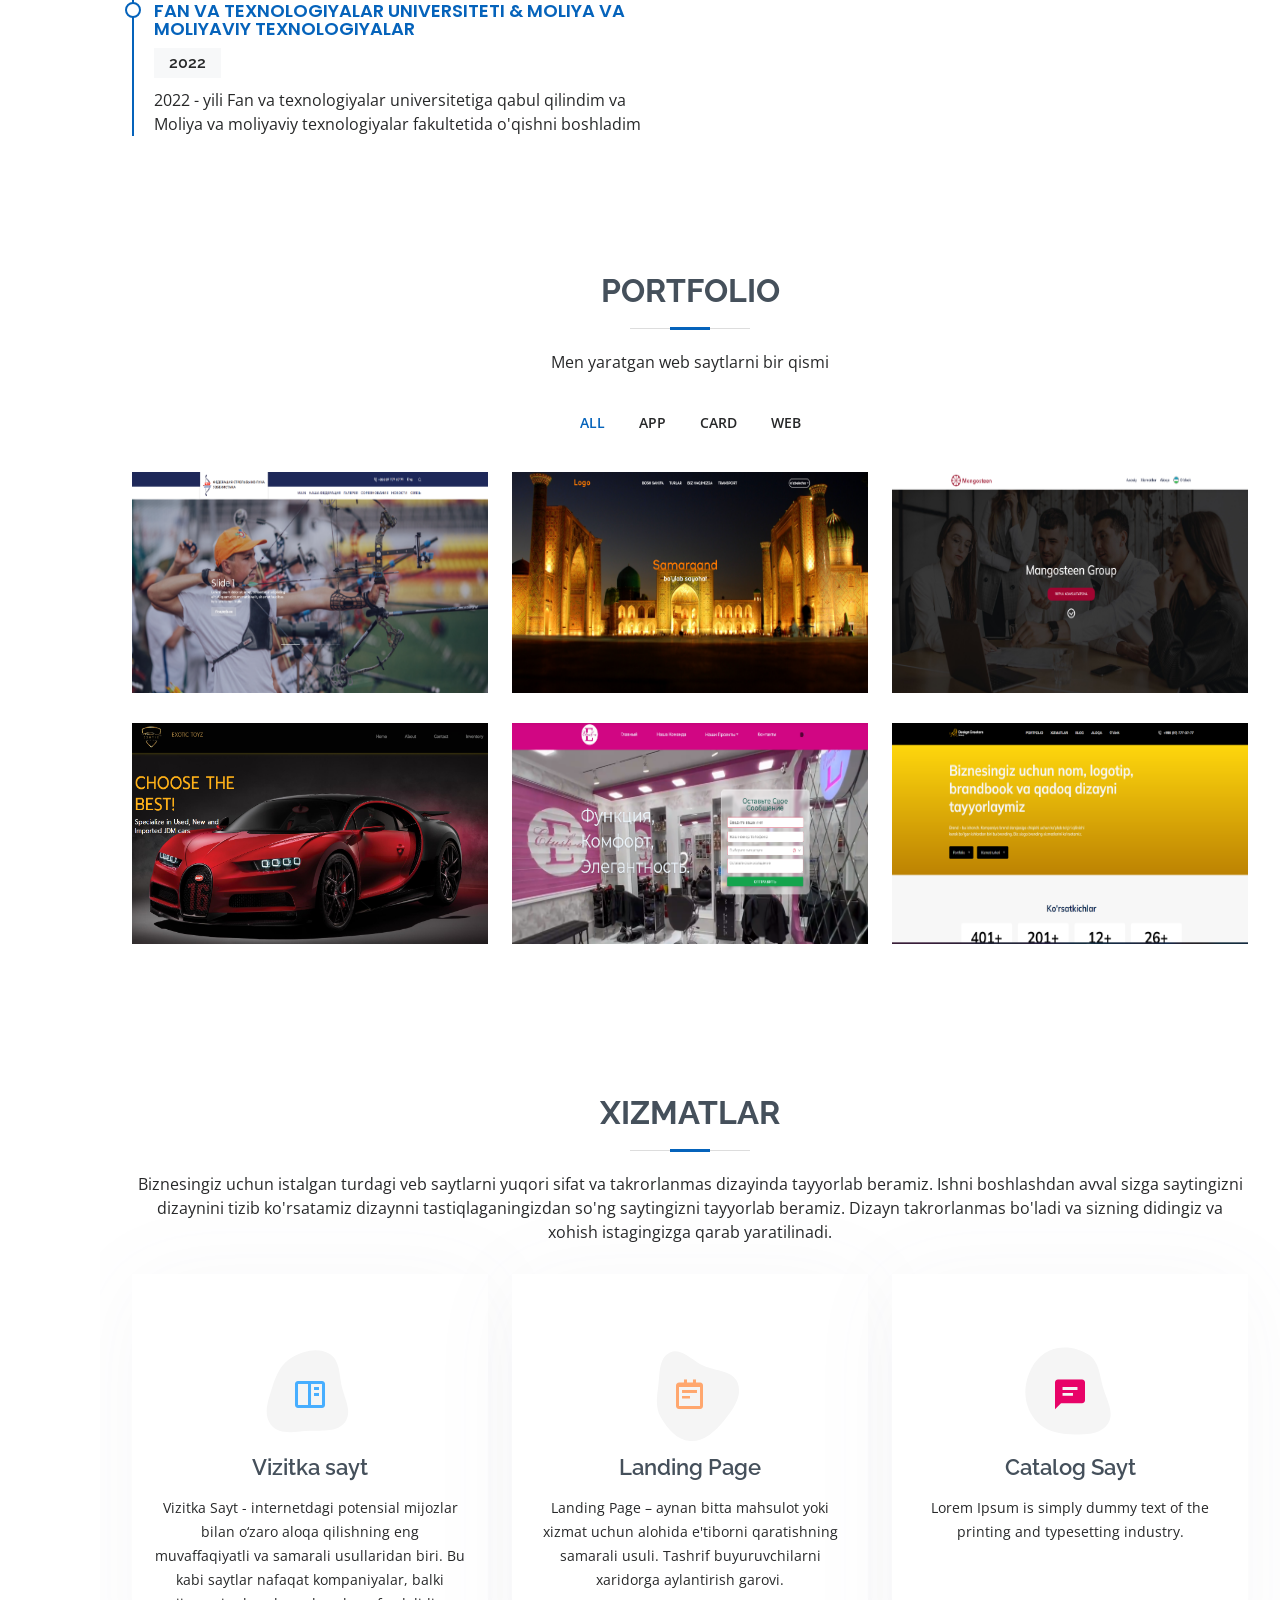
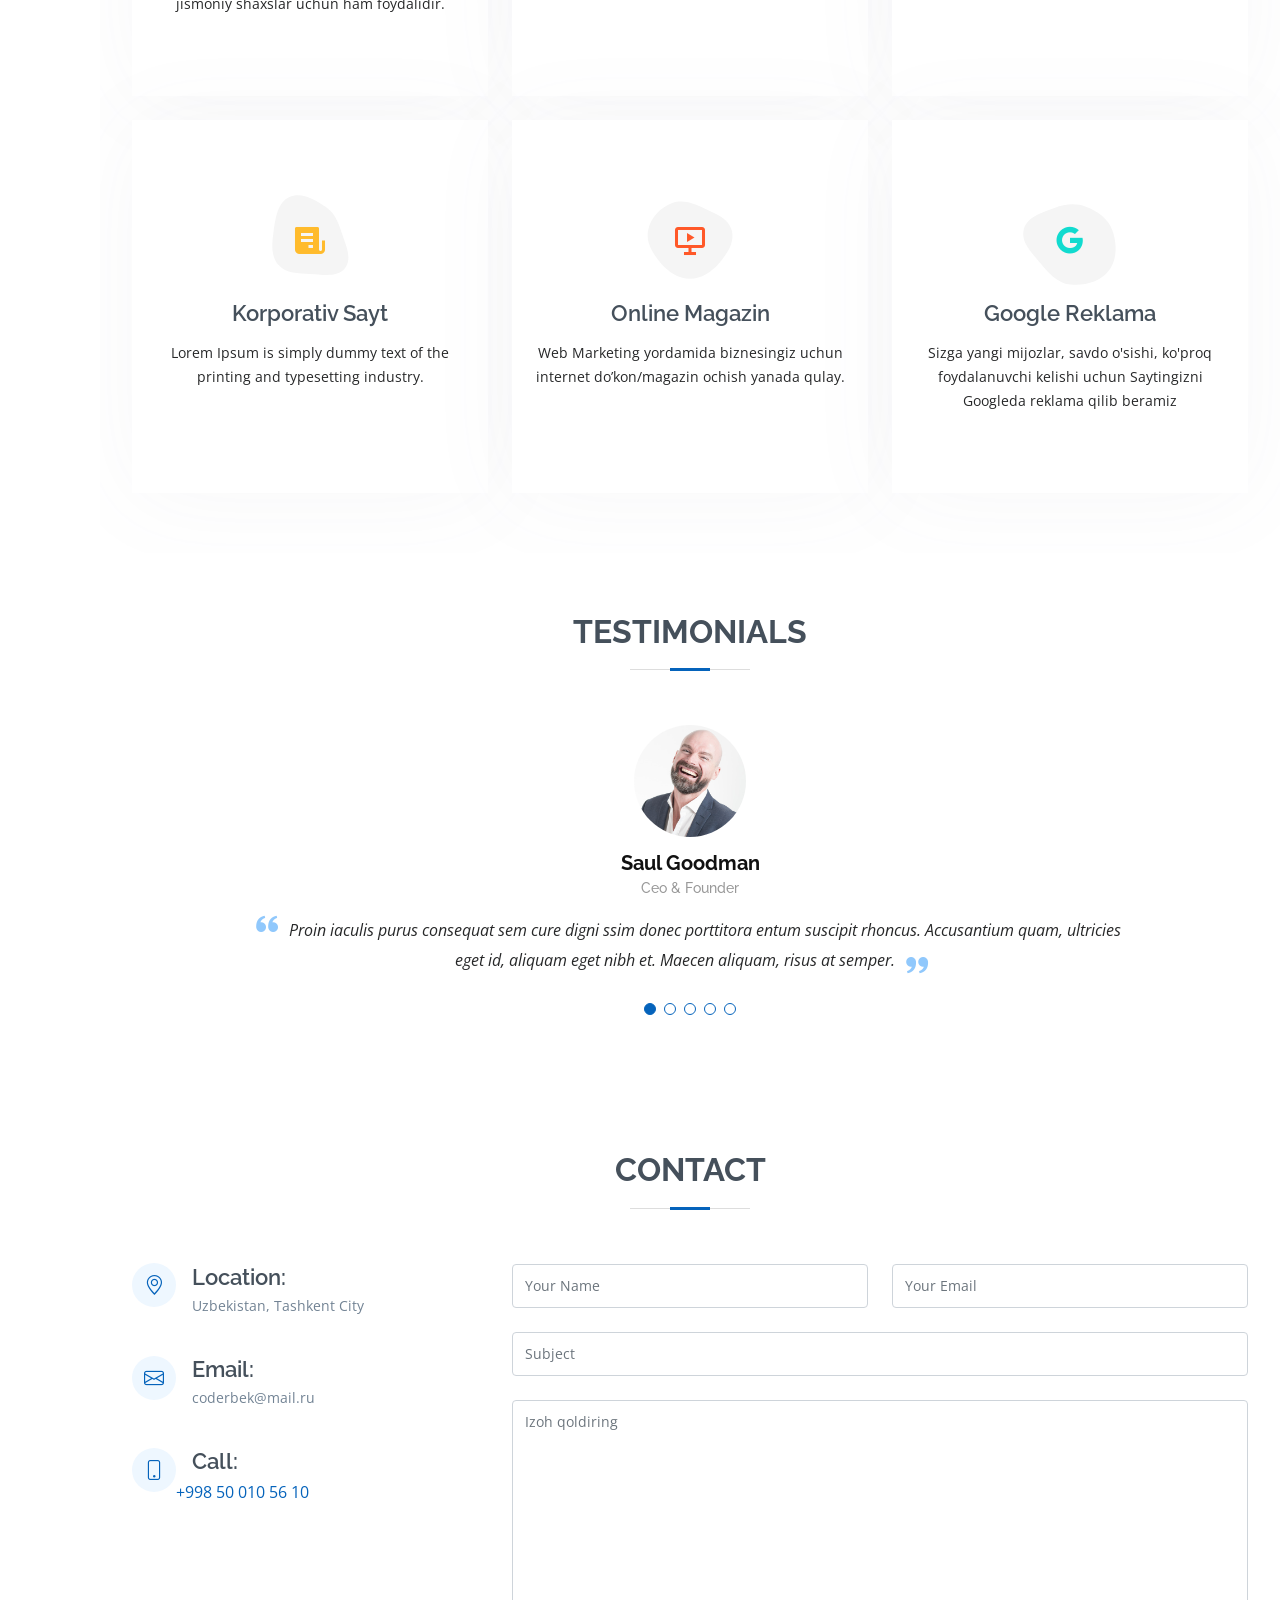
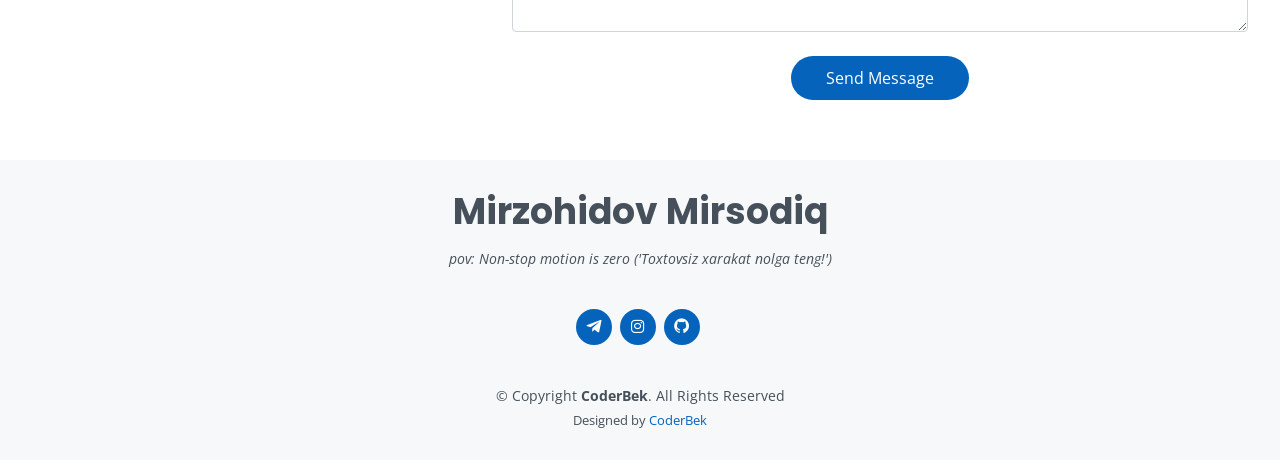
==== commit ad1742f3: "..." ====
--- a/index.html
+++ b/index.html
@@ -274,7 +274,7 @@
 
         <div class="section-title">
           <h2>Portfolio</h2>
-          <p>O'zim yaratgan web saytlardan bir qismi</p>
+          <p>Men yaratgan web saytlarni bir qismi</p>
         </div>
 
         <div class="row">
@@ -352,18 +352,6 @@
             </div>
           </div>
 
-          <!-- <div class="col-lg-4 col-md-6 portfolio-item filter-web">
-            <div class="portfolio-wrap">
-              <img src="assets/img/portfolio/portfolio1.7.png" class="img-fluid portfolioImg" alt="">
-              <div class="portfolio-info">
-                <div class="portfolio-links">
-                  <a href="assets/img/portfolio/portfolio1.7.png" data-gallery="portfolioGallery" class="portfolio-lightbox"><i class="bx bx-plus"></i></a>
-                  <a href="portfolio-details.html" class="portfolio-details-lightbox" data-glightbox="type: external" title="Portfolio Details"><i class="bx bx-link"></i></a>
-                </div>
-              </div>
-            </div>
-          </div> -->
-
           <div class="col-lg-4 col-md-6 portfolio-item filter-app">
             <div class="portfolio-wrap">
               <img src="assets/img/portfolio/portfolio1.5.png" class="img-fluid portfolioImg" alt="...">
@@ -385,8 +373,8 @@
       <div class="container" data-aos="fade-up">
 
         <div class="section-title">
-          <h2>Services</h2>
-          <p>It takes great pains to benefit. His needs result from something that actually drives him away. Let them be what they want. Anyone whom anyone desires. And no one who hinders receives the others. Because he should flee in this office of convenience, which is here.</p>
+          <h2>Xizmatlar</h2>
+          <p>Biznesingiz uchun istalgan turdagi veb saytlarni yuqori sifat va takrorlanmas dizayinda tayyorlab beramiz. Ishni boshlashdan avval sizga saytingizni dizaynini tizib ko'rsatamiz dizaynni tastiqlaganingizdan so'ng saytingizni tayyorlab beramiz. Dizayn takrorlanmas bo'ladi va sizning didingiz va xohish istagingizga qarab yaratilinadi.</p>
         </div>
 
         <div class="row">
@@ -397,10 +385,10 @@
                 <svg width="100" height="100" viewBox="0 0 600 600" xmlns="http://www.w3.org/2000/svg">
                   <path stroke="none" stroke-width="0" fill="#f5f5f5" d="M300,521.0016835830174C376.1290562159157,517.8887921683347,466.0731472004068,529.7835943286574,510.70327084640275,468.03025145048787C554.3714126377745,407.6079735673963,508.03601936045806,328.9844924480964,491.2728898941984,256.3432110539036C474.5976632858925,184.082847569629,479.9380746630129,96.60480741107993,416.23090153303,58.64404602377083C348.86323505073057,18.502131276798302,261.93793281208167,40.57373210992963,193.5410806939664,78.93577620505333C130.42746243093433,114.334589627462,98.30271207620316,179.96522072025542,76.75703585869454,249.04625023123273C51.97151888228291,328.5150500222984,13.704378332031375,421.85034740162234,66.52175969318436,486.19268352777647C119.04800174914682,550.1803526380478,217.28368757567262,524.383925680826,300,521.0016835830174"></path>
                 </svg>
-                <i class='bx bxl-html5'></i>
-              </div>
-              <h4><a href="">HTML5</a></h4>
-              <p>Lorem Ipsum is simply dummy text of the printing and typesetting industry.</p>
+                <i class='bx bx-book-content'></i>
+              </div>
+              <h4><a href="">Vizitka sayt</a></h4>
+              <p>Vizitka Sayt - internetdagi potensial mijozlar bilan o‘zaro aloqa qilishning eng muvaffaqiyatli va samarali usullaridan biri. Bu kabi saytlar nafaqat kompaniyalar, balki jismoniy shaxslar uchun ham foydalidir.</p>
             </div>
           </div>
 
@@ -410,10 +398,10 @@
                 <svg width="100" height="100" viewBox="0 0 600 600" xmlns="http://www.w3.org/2000/svg">
                   <path stroke="none" stroke-width="0" fill="#f5f5f5" d="M300,582.0697525312426C382.5290701553225,586.8405444964366,449.9789794690241,525.3245884688669,502.5850820975895,461.55621195738473C556.606425686781,396.0723002908107,615.8543463187945,314.28637112970534,586.6730223649479,234.56875336149918C558.9533121215079,158.8439757836574,454.9685369536778,164.00468322053177,381.49747125262974,130.76875717737553C312.15926192815925,99.40240125094834,248.97055460311594,18.661163978235184,179.8680185752513,50.54337015887873C110.5421016452524,82.52863877960104,119.82277516462835,180.83849132639028,109.12597500060166,256.43424936330496C100.08760227029461,320.3096726198365,92.17705696193138,384.0621239912766,124.79988738764834,439.7174275375508C164.83382741302287,508.01625554203684,220.96474134820875,577.5009287672846,300,582.0697525312426"></path>
                 </svg>
-                <i class='bx bxl-css3' ></i>
-              </div>
-              <h4><a href="">CSS3</a></h4>
-              <p>Lorem Ipsum is simply dummy text of the printing and typesetting industry.</p>
+                <i class='bx bx-notepad'></i>
+              </div>
+              <h4><a href="">Landing Page</a></h4>
+              <p>Landing Page – aynan bitta mahsulot yoki xizmat uchun alohida e'tiborni qaratishning samarali usuli. Tashrif buyuruvchilarni xaridorga aylantirish garovi.</p>
             </div>
           </div>
 
@@ -423,9 +411,9 @@
                 <svg width="100" height="100" viewBox="0 0 600 600" xmlns="http://www.w3.org/2000/svg">
                   <path stroke="none" stroke-width="0" fill="#f5f5f5" d="M300,541.5067337569781C382.14930387511276,545.0595476570109,479.8736841581634,548.3450877840088,526.4010558755058,480.5488172755941C571.5218469581645,414.80211281144784,517.5187510058486,332.0715597781072,496.52539010469104,255.14436215662573C477.37192572678356,184.95920475031193,473.57363656557914,105.61284051026155,413.0603344069578,65.22779650032875C343.27470386102294,18.654635553484475,251.2091493199835,5.337323636656869,175.0934190732945,40.62881213300186C97.87086631185822,76.43348514350839,51.98124368387456,156.15599469081315,36.44837278890362,239.84606092416172C21.716077023791087,319.22268207091537,43.775223500013084,401.1760424656574,96.891909868211,461.97329694683043C147.22146801428983,519.5804099606455,223.5754009179313,538.201503339737,300,541.5067337569781"></path>
                 </svg>
-                <i class='bx bxl-sass' ></i>
-              </div>
-              <h4><a href="">SASS</a></h4>
+                <i class='bx bxs-comment-detail'></i>
+              </div>
+              <h4><a href="">Catalog Sayt</a></h4>
               <p>Lorem Ipsum is simply dummy text of the printing and typesetting industry.</p>
             </div>
           </div>
@@ -436,9 +424,9 @@
                 <svg width="100" height="100" viewBox="0 0 600 600" xmlns="http://www.w3.org/2000/svg">
                   <path stroke="none" stroke-width="0" fill="#f5f5f5" d="M300,503.46388370962813C374.79870501325706,506.71871716319447,464.8034551963731,527.1746412648533,510.4981551193396,467.86667711651364C555.9287308511215,408.9015244558933,512.6030010748507,327.5744911775523,490.211057578863,256.5855673507754C471.097692560561,195.9906835881958,447.69079081568157,138.11976852964426,395.19560036434837,102.3242989838813C329.3053358748298,57.3949838291264,248.02791733380457,8.279543830951368,175.87071277845988,42.242879143198664C103.41431057327972,76.34704239035025,93.79494320519305,170.9812938413882,81.28167332365135,250.07896920659033C70.17666984294237,320.27484674793965,64.84698225790005,396.69656628748305,111.28512138212992,450.4950937839243C156.20124167950087,502.5303643271138,231.32542653798444,500.4755392045468,300,503.46388370962813"></path>
                 </svg>
-                <i class='bx bxl-javascript' ></i>
-              </div>
-              <h4><a href="">JavaScript</a></h4>
+                <i class='bx bxs-receipt'></i>
+              </div>
+              <h4><a href="">Korporativ Sayt</a></h4>
               <p>Lorem Ipsum is simply dummy text of the printing and typesetting industry.</p>
             </div>
           </div>
@@ -449,10 +437,10 @@
                 <svg width="100" height="100" viewBox="0 0 600 600" xmlns="http://www.w3.org/2000/svg">
                   <path stroke="none" stroke-width="0" fill="#f5f5f5" d="M300,532.3542879108572C369.38199826031484,532.3153073249985,429.10787420159085,491.63046689027357,474.5244479745417,439.17860296908856C522.8885846962883,383.3225815378663,569.1668002868075,314.3205725914397,550.7432151929288,242.7694973846089C532.6665558377875,172.5657663291529,456.2379748765914,142.6223662098291,390.3689995646985,112.34683881706744C326.66090330228417,83.06452184765237,258.84405631176094,53.51806209861945,193.32584062364296,78.48882559362697C121.61183558270385,105.82097193414197,62.805066853699245,167.19869350419734,48.57481801355237,242.6138429142374C34.843463184063346,315.3850353017275,76.69343916112496,383.4422959591041,125.22947124332185,439.3748458443577C170.7312796277747,491.8107796887764,230.57421082200815,532.3932930995766,300,532.3542879108572"></path>
                 </svg>
-                <i class='bx bxl-react' ></i>
-              </div>
-              <h4><a href="">REACT JS</a></h4>
-              <p>Lorem Ipsum is simply dummy text of the printing and typesetting industry.</p>
+                <i class='bx bx-slideshow'></i>
+              </div>
+              <h4><a href="">Online Magazin</a></h4>
+              <p>Web Marketing yordamida biznesingiz uchun internet do’kon/magazin ochish yanada qulay.</p>
             </div>
           </div>
 
@@ -462,10 +450,10 @@
                 <svg width="100" height="100" viewBox="0 0 600 600" xmlns="http://www.w3.org/2000/svg">
                   <path stroke="none" stroke-width="0" fill="#f5f5f5" d="M300,566.797414625762C385.7384707136149,576.1784315230908,478.7894351017131,552.8928747891023,531.9192734346935,484.94944893311C584.6109503024035,417.5663521118492,582.489472248146,322.67544863468447,553.9536738515405,242.03673114598146C529.1557734026468,171.96086150256528,465.24506316201064,127.66468636344209,395.9583748389544,100.7403814666027C334.2173773831606,76.7482773500951,269.4350130405921,84.62216499799875,207.1952322260088,107.2889140133804C132.92018162631612,134.33871894543012,41.79353780512637,160.00259165414826,22.644507872594943,236.69541883565114C3.319112789854554,314.0945973066697,72.72355303640163,379.243833228382,124.04198916343866,440.3218312028393C172.9286146004772,498.5055451809895,224.45579914871206,558.5317968840102,300,566.797414625762"></path>
                 </svg>
-                <i class='bx bxl-bootstrap' ></i>
-              </div>
-              <h4><a href="">Bootstrap</a></h4>
-              <p>Lorem Ipsum is simply dummy text of the printing and typesetting industry.</p>
+                <i class='bx bxl-google'></i>
+              </div>
+              <h4><a href="">Google Reklama</a></h4>
+              <p>Sizga yangi mijozlar, savdo o'sishi, ko'proq foydalanuvchi kelishi uchun Saytingizni Googleda reklama qilib beramiz</p>
             </div>
           </div>
 
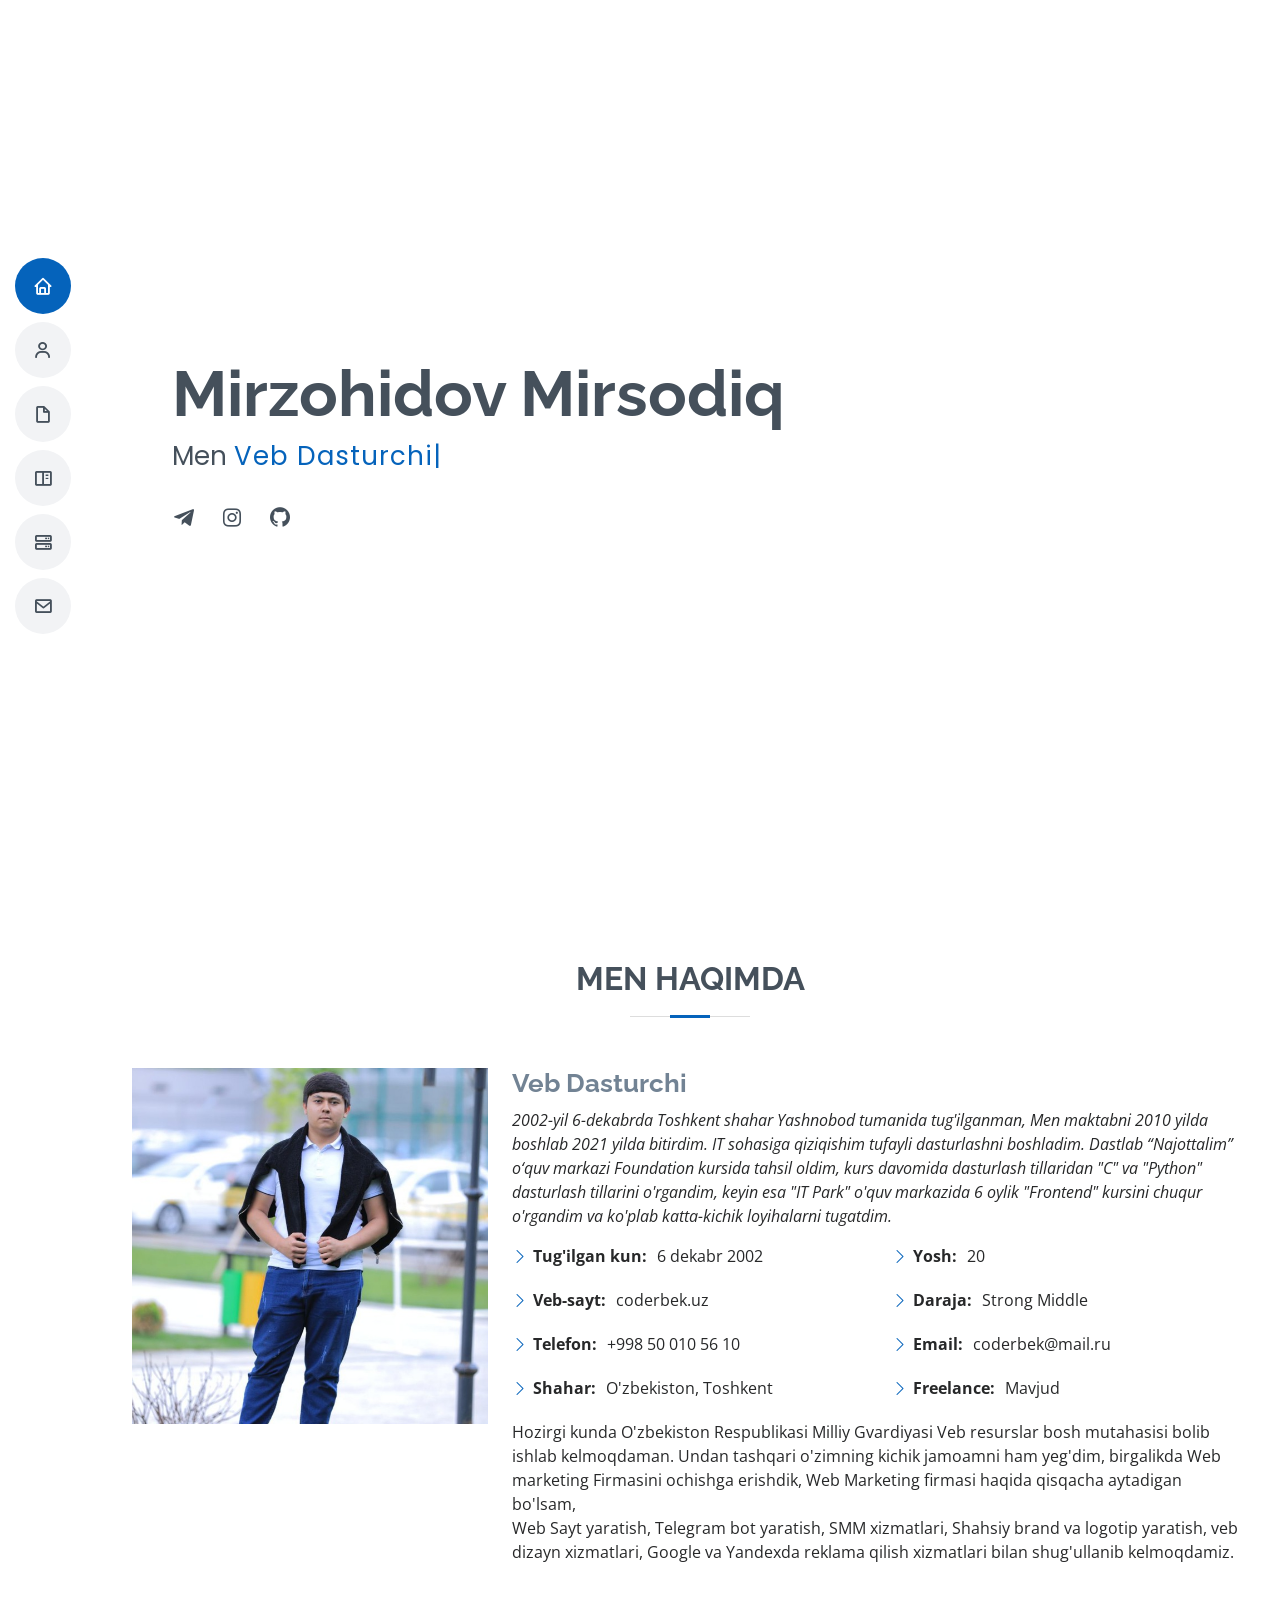
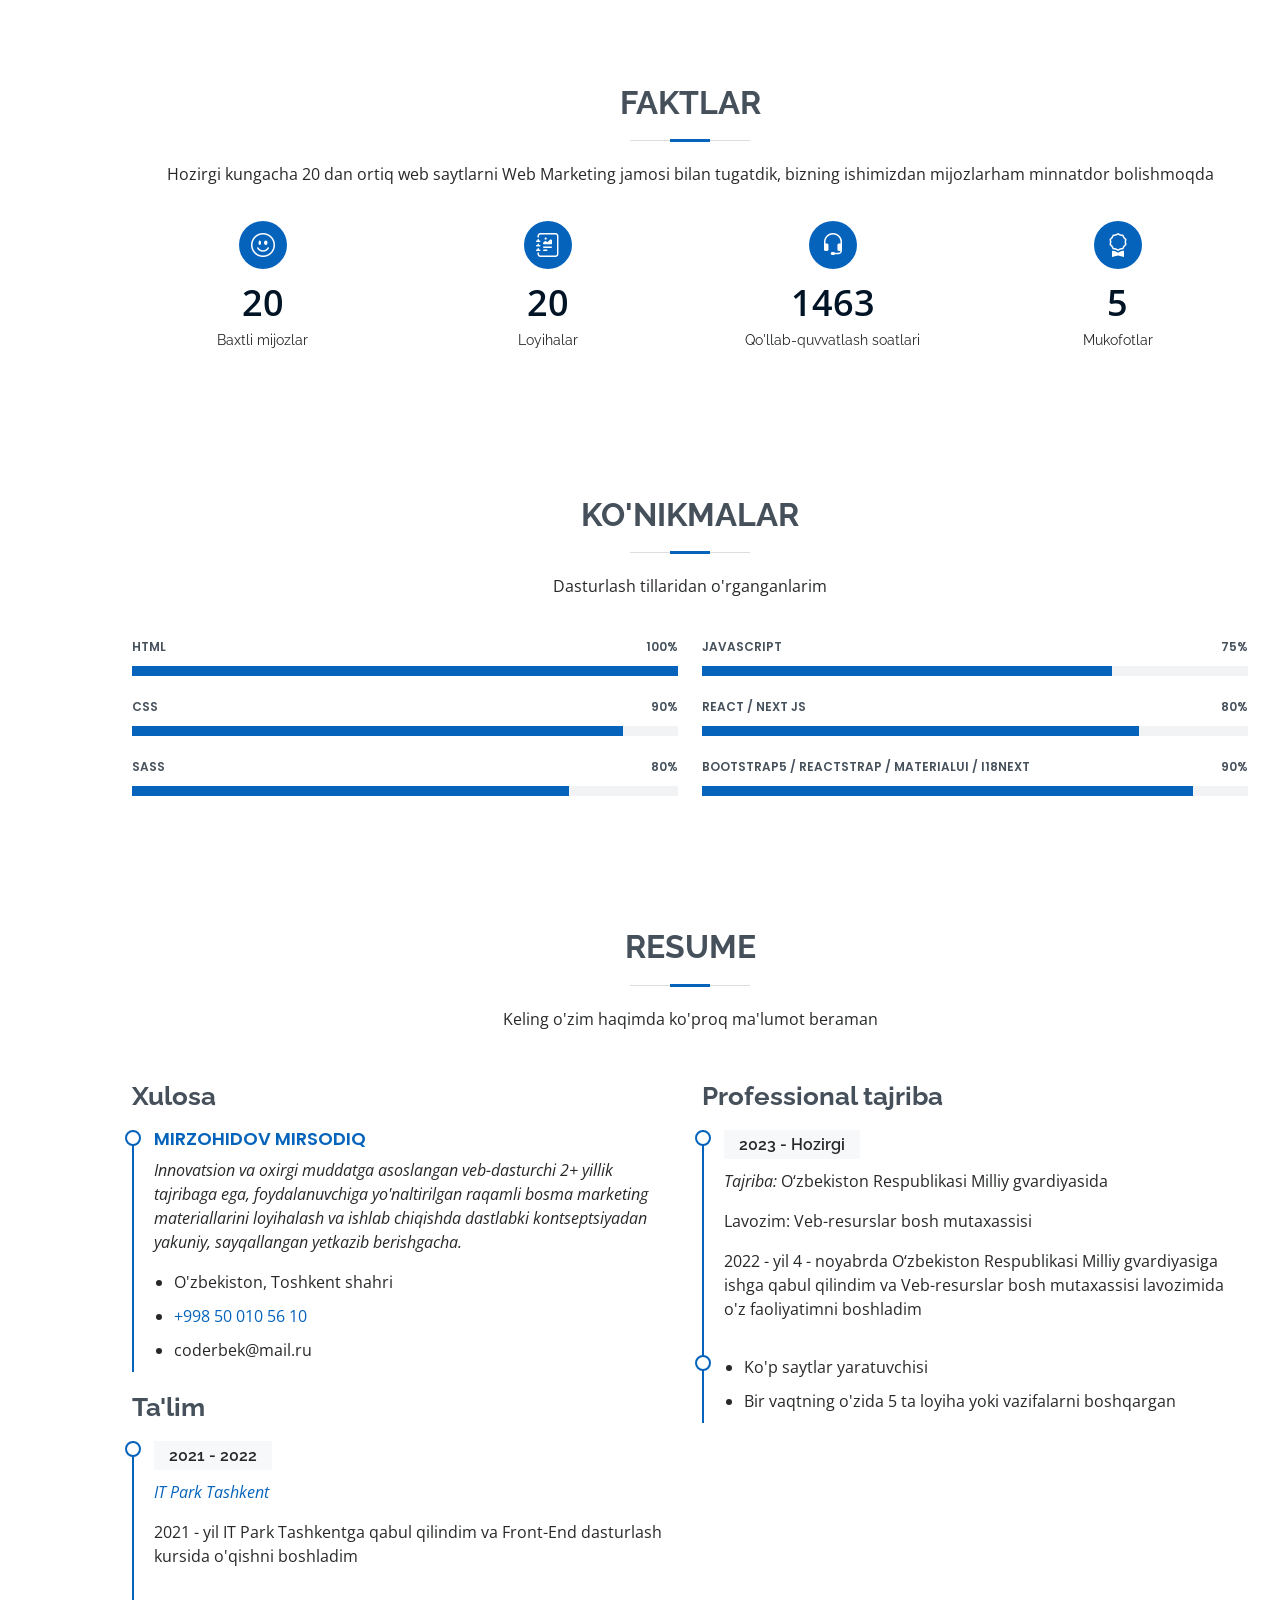
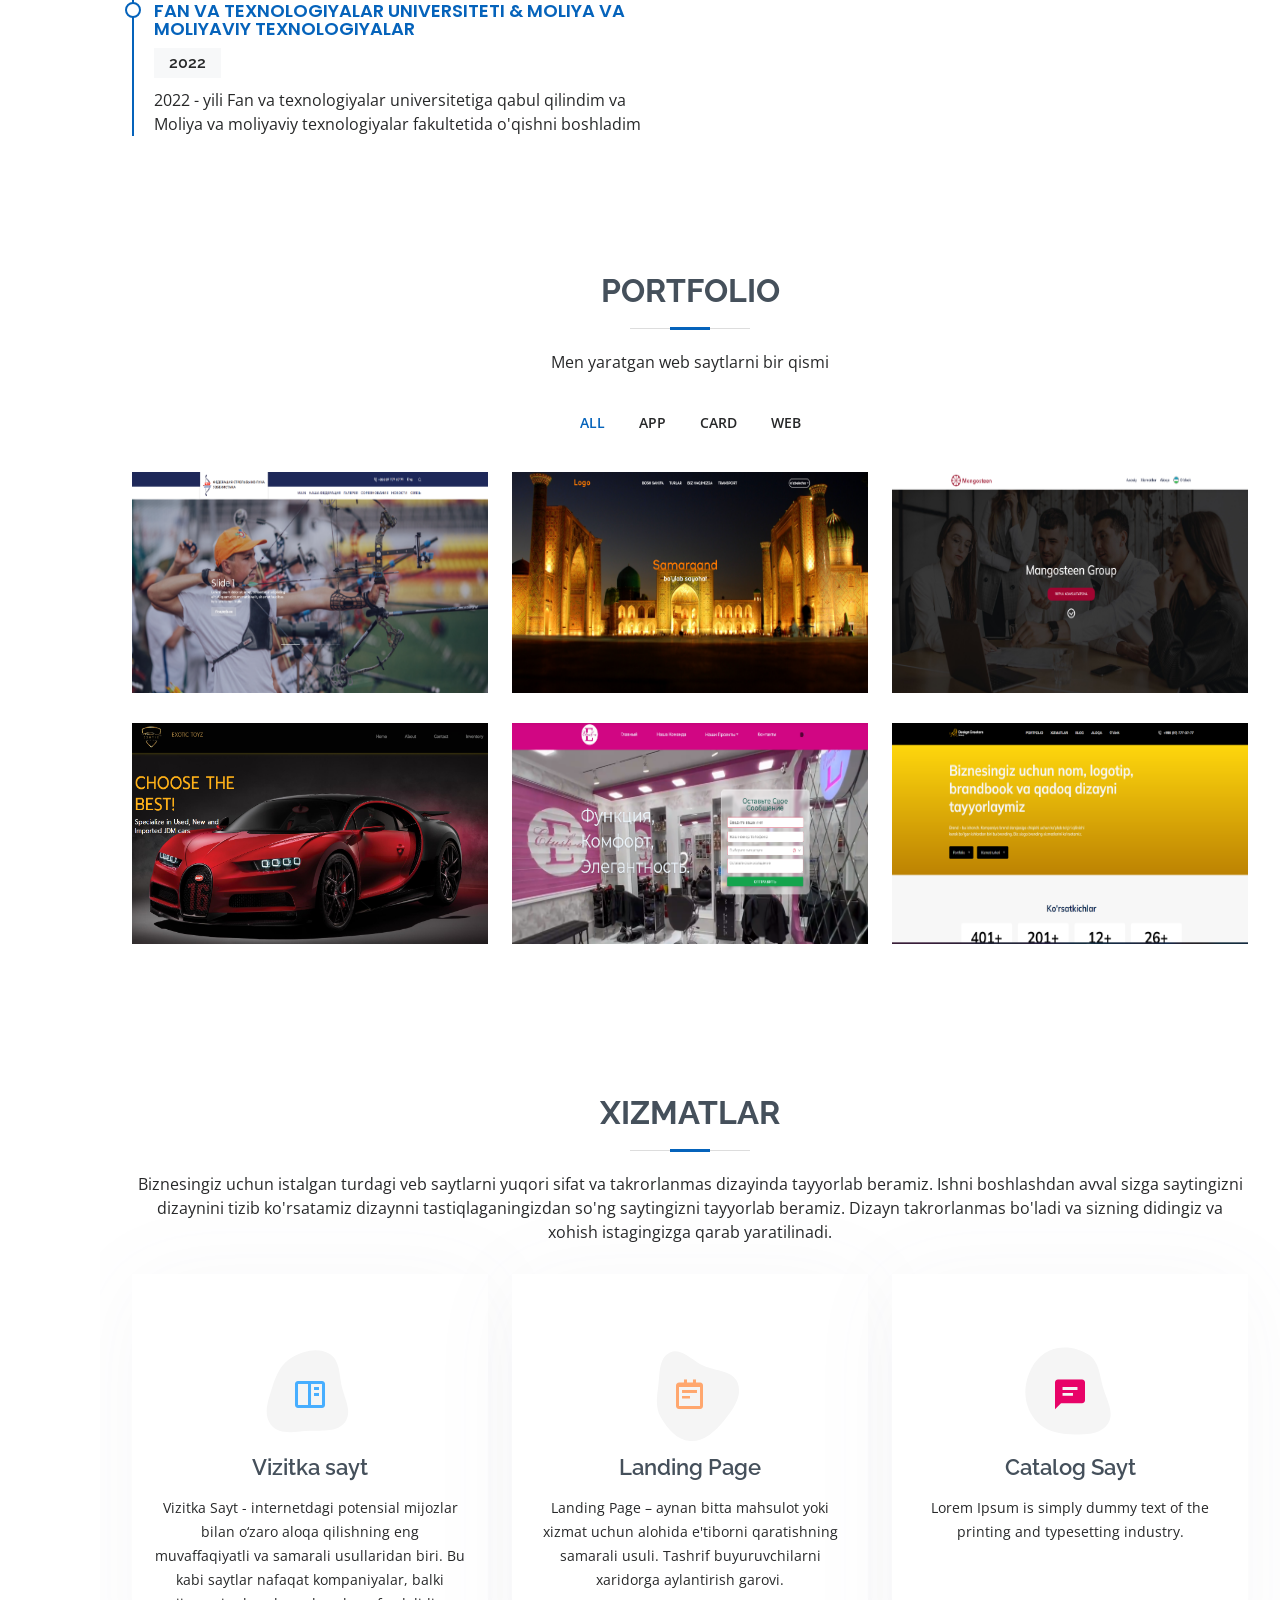
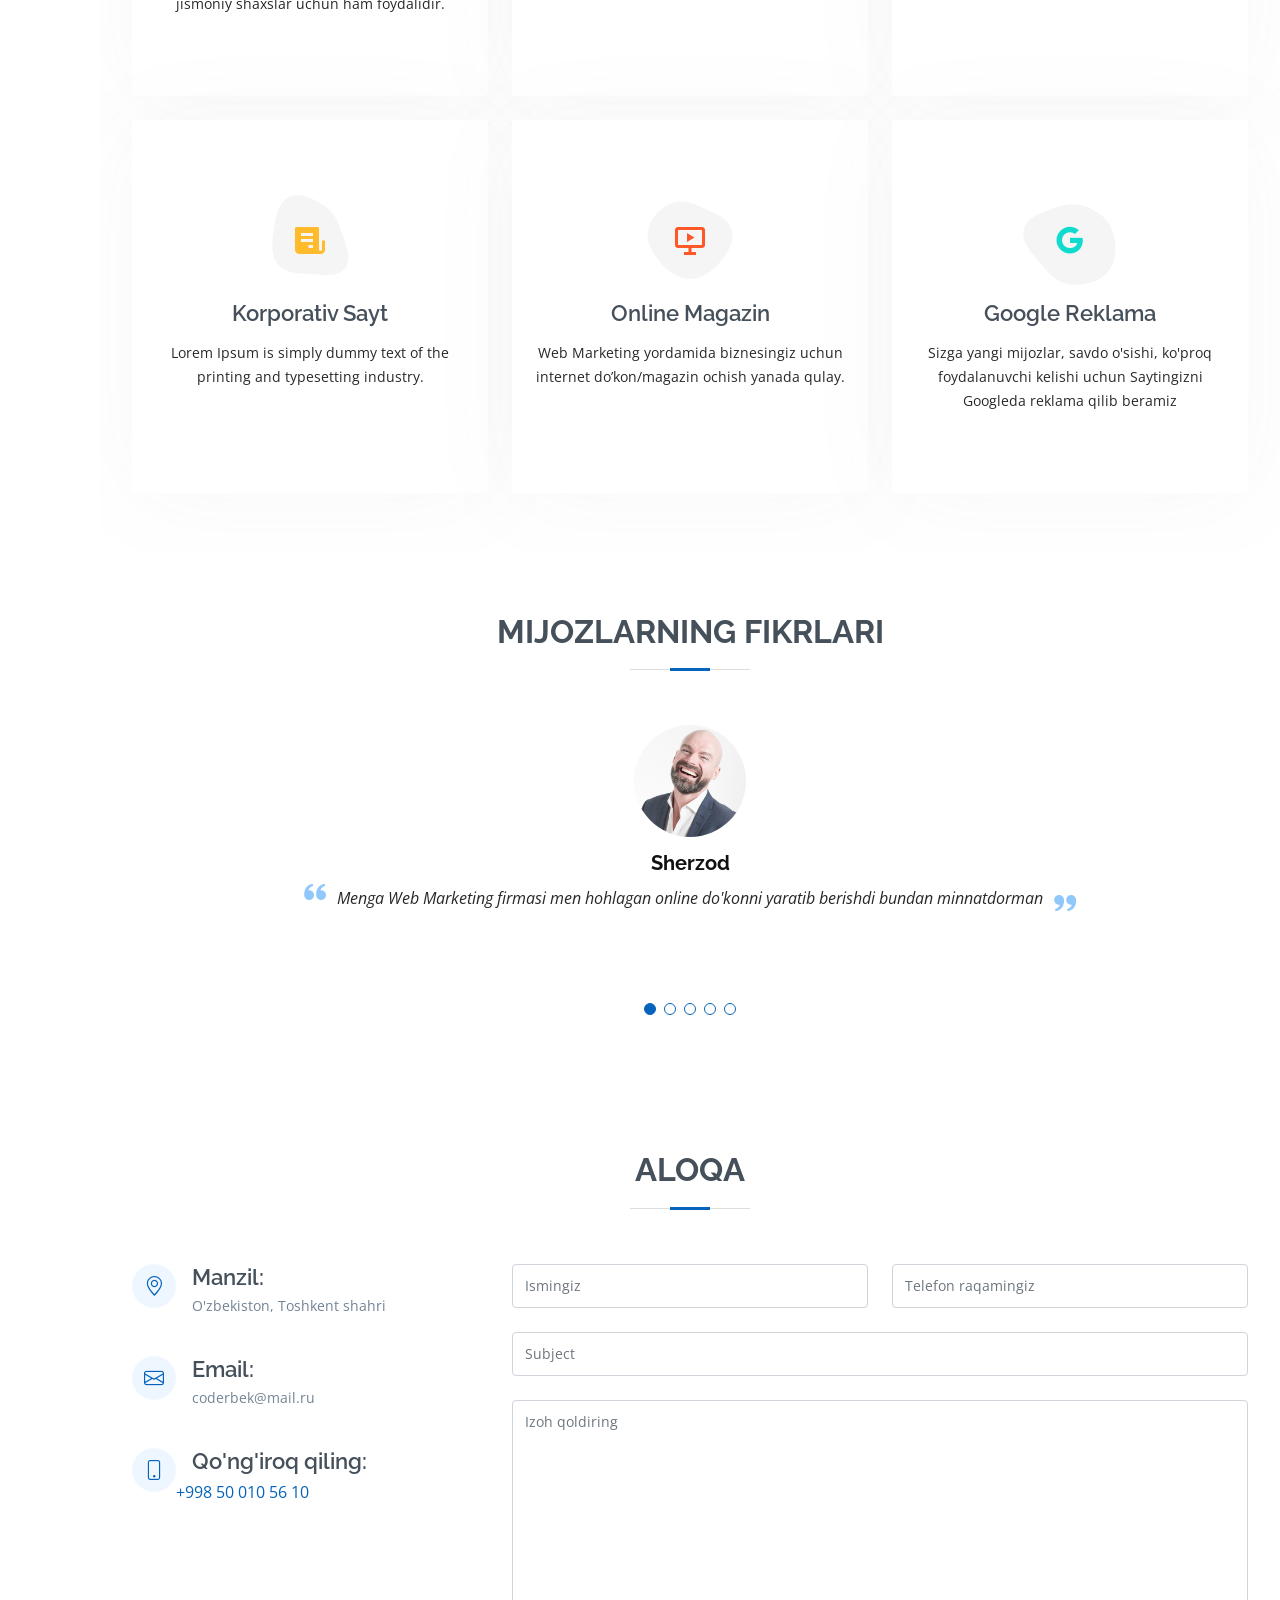
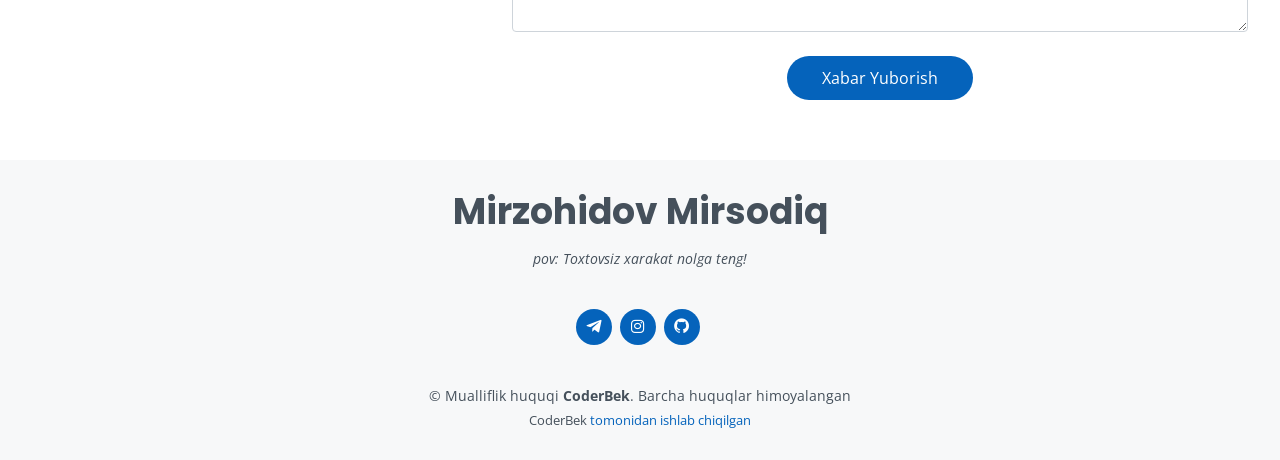
==== commit 72b638da: "sayt muvafaqqiyatli yakunlandi" ====
--- a/index.html
+++ b/index.html
@@ -465,22 +465,19 @@
     <!-- ======= Testimonials Section ======= -->
     <section id="testimonials" class="testimonials section-bg">
       <div class="container" data-aos="fade-up">
-
-        <div class="section-title">
-          <h2>Testimonials</h2>
-        </div>
-
+        <div class="section-title">
+          <h2>Mijozlarning fikrlari</h2>
+        </div>
         <div class="testimonials-slider swiper" data-aos="fade-up" data-aos-delay="100">
           <div class="swiper-wrapper">
 
             <div class="swiper-slide">
               <div class="testimonial-item">
                 <img src="assets/img/testimonials/testimonials-1.jpg" class="testimonial-img" alt="">
-                <h3>Saul Goodman</h3>
-                <h4>Ceo &amp; Founder</h4>
+                <h3>Sherzod</h3>
                 <p>
                   <i class="bx bxs-quote-alt-left quote-icon-left"></i>
-                  Proin iaculis purus consequat sem cure digni ssim donec porttitora entum suscipit rhoncus. Accusantium quam, ultricies eget id, aliquam eget nibh et. Maecen aliquam, risus at semper.
+                  Menga Web Marketing firmasi men hohlagan online do'konni yaratib berishdi bundan minnatdorman
                   <i class="bx bxs-quote-alt-right quote-icon-right"></i>
                 </p>
               </div>
@@ -489,11 +486,10 @@
             <div class="swiper-slide">
               <div class="testimonial-item">
                 <img src="assets/img/testimonials/testimonials-2.jpg" class="testimonial-img" alt="">
-                <h3>Sara Wilsson</h3>
-                <h4>Designer</h4>
+                <h3>Madina</h3>
                 <p>
                   <i class="bx bxs-quote-alt-left quote-icon-left"></i>
-                  Export tempor illum tamen malis malis eram quae irure esse labore quem cillum quid cillum eram malis quorum velit fore eram velit sunt aliqua noster fugiat irure amet legam anim culpa.
+                  Web Marketing jamosi menga shahsiy brandimni yaratib berdi va bu menga juda ham foydali bo'ldi
                   <i class="bx bxs-quote-alt-right quote-icon-right"></i>
                 </p>
               </div>
@@ -502,11 +498,10 @@
             <div class="swiper-slide">
               <div class="testimonial-item">
                 <img src="assets/img/testimonials/testimonials-3.jpg" class="testimonial-img" alt="">
-                <h3>Jena Karlis</h3>
-                <h4>Store Owner</h4>
+                <h3>Sara</h3>
                 <p>
                   <i class="bx bxs-quote-alt-left quote-icon-left"></i>
-                  Enim nisi quem export duis labore cillum quae magna enim sint quorum nulla quem veniam duis minim tempor labore quem eram duis noster aute amet eram fore quis sint minim.
+                  Web Marketing firmasidan meni ko'nglim to'q menga mahsulotimni reklama qilishda juda katta yordam berishdi
                   <i class="bx bxs-quote-alt-right quote-icon-right"></i>
                 </p>
               </div>
@@ -550,7 +545,7 @@
       <div class="container" data-aos="fade-up">
 
         <div class="section-title">
-          <h2>Contact</h2>
+          <h2>Aloqa</h2>
         </div>
 
         <div class="row mt-1">
@@ -559,8 +554,8 @@
             <div class="info">
               <div class="address">
                 <i class="bi bi-geo-alt"></i>
-                <h4>Location:</h4>
-                <p>Uzbekistan, Tashkent City</p>
+                <h4>Manzil:</h4>
+                <p>O'zbekiston, Toshkent shahri</p>
               </div>
 
               <div class="email">
@@ -571,7 +566,7 @@
 
               <div class="phone">
                 <i class="bi bi-phone"></i>
-                <h4>Call:</h4>
+                <h4>Qo'ng'iroq qiling:</h4>
                 <a href="tel:+998500105610">+998 50 010 56 10</a>
               </div>
 
@@ -583,10 +578,10 @@
             <form onsubmit="return sendtelegram()" method="post" role="form" class="php-email-form">
               <div class="row">
                 <div class="col-md-6 form-group">
-                  <input type="text" name="name" class="form-control" id="name" placeholder="Your Name" required>
+                  <input type="text" name="name" class="form-control" id="name" placeholder="Ismingiz" required>
                 </div>
                 <div class="col-md-6 form-group mt-3 mt-md-0">
-                  <input type="email" class="form-control" name="email" id="email" placeholder="Your Email" required>
+                  <input type="tel" class="form-control" name="tel" id="tel" placeholder="Telefon raqamingiz"  pattern="[+]{1}[0-9]{3}[0-9]{2}[0-9]{3}[0-9]{2}[0-9]{2}" required>
                 </div>
               </div>
               <div class="form-group mt-3">
@@ -597,10 +592,9 @@
               </div>
               <div class="my-3">
                 <div class="loading">Loading</div>
-                <!-- <div class="error-message"></div> -->
-                <div class="sent-message">Your message has been sent. Thank you!</div>
-              </div>
-              <div class="text-center"><button  type="submit" id="btn">Send Message</button></div>
+                <div class="sent-message">Sizning xabaringiz yuborildi. Rahmat!</div>
+              </div>
+              <div class="text-center"><button  type="submit" id="btn">Xabar Yuborish</button></div>
             </form>
           </div>
         </div>
@@ -612,17 +606,17 @@
   <footer id="footer">
     <div class="container">
       <h3>Mirzohidov Mirsodiq</h3>
-      <p>pov: Non-stop motion is zero ('Toxtovsiz xarakat nolga teng!')</p>
+      <p>pov: Toxtovsiz xarakat nolga teng!</p>
       <div class="social-links">
         <a href="https://t.me/MiRZOHiDOV_M" class="instagram" target="_blank"><i class="bx bxl-telegram"></i></a>
         <a href="https://www.instagram.com/_mirzohidov_/" class="instagram" target="_blank"><i class="bx bxl-instagram"></i></a>
         <a href="https://github.com/coderbekhub" class="instagram" target="_blank"><i class="bx bxl-github"></i></a>
       </div>
       <div class="copyright">
-        &copy; Copyright <strong><span>CoderBek</span></strong>. All Rights Reserved
+        &copy; Mualliflik huquqi <strong><span>CoderBek</span></strong>. Barcha huquqlar himoyalangan
       </div>
       <div class="credits">
-        Designed by <a href="https://github.com/coderbekhub">CoderBek</a>
+        CoderBek <a href="https://github.com/coderbekhub">tomonidan ishlab chiqilgan</a>
       </div>
     </div>
   </footer>
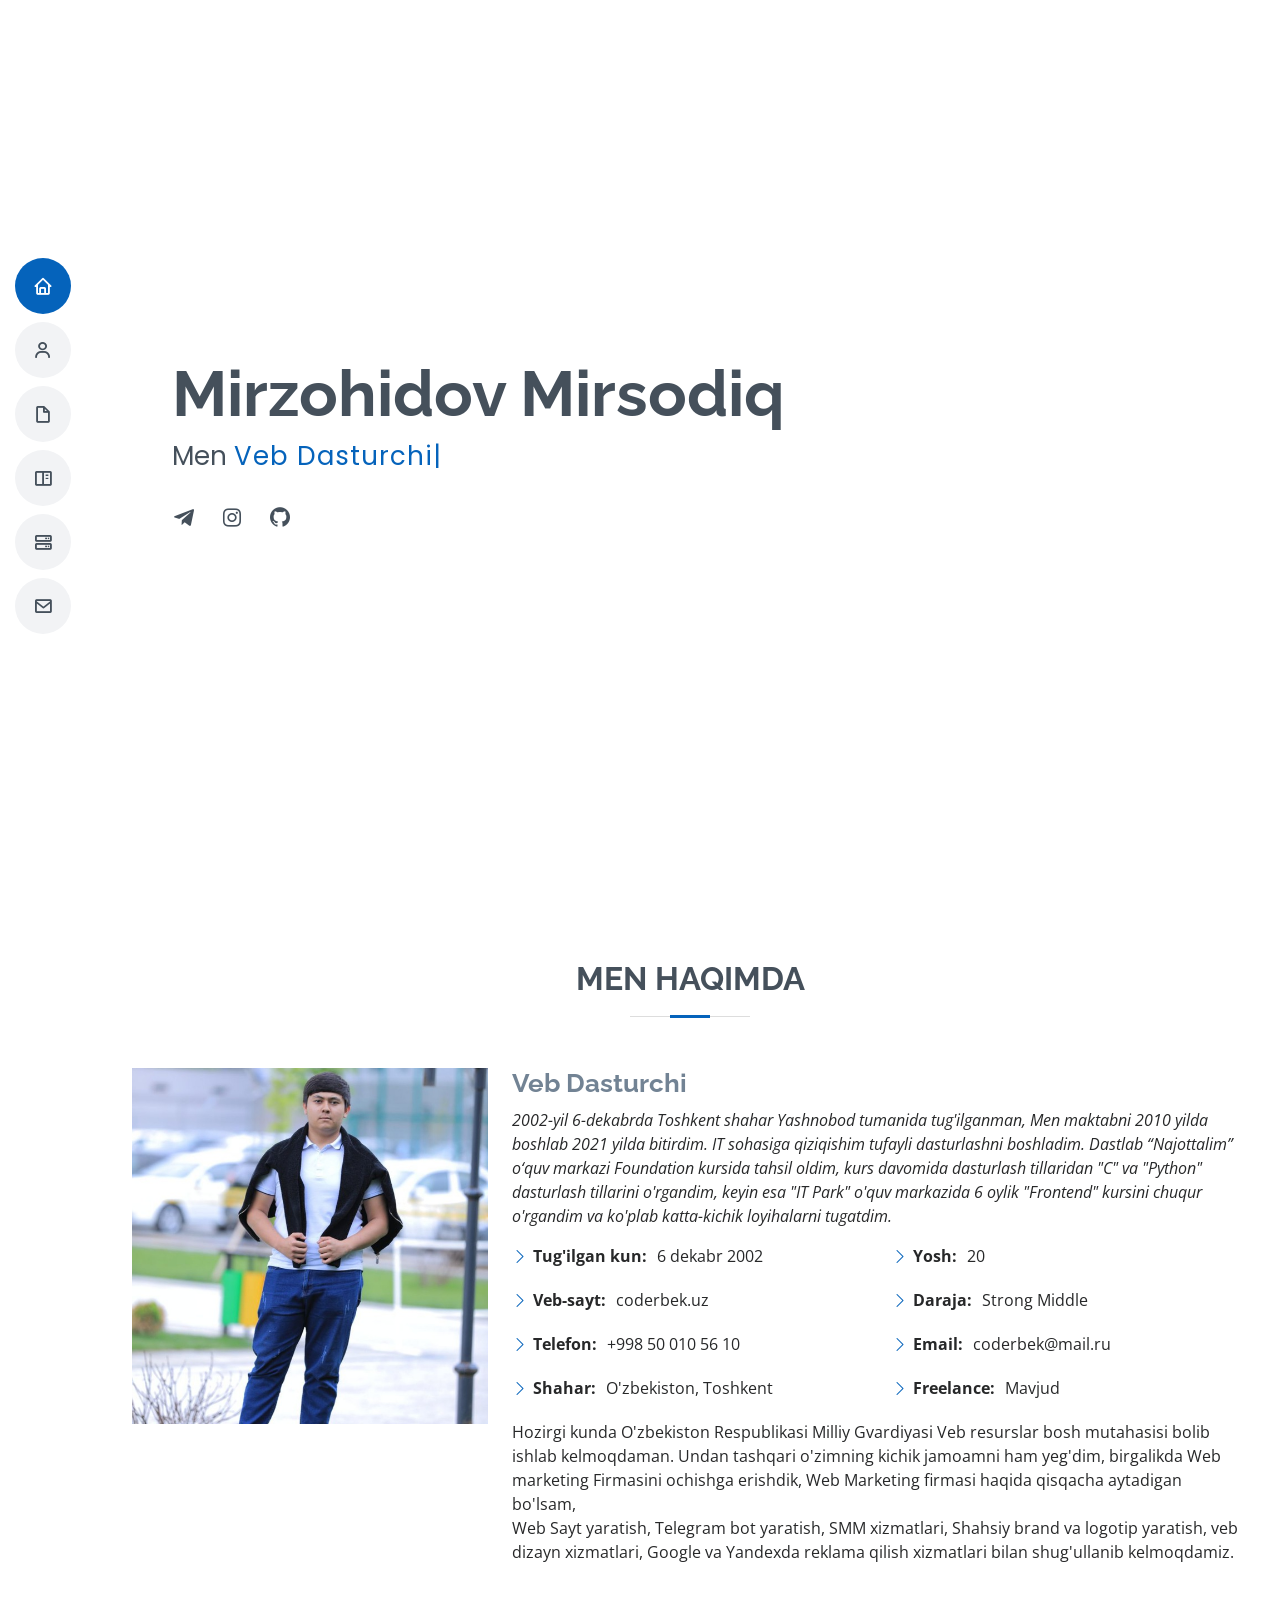
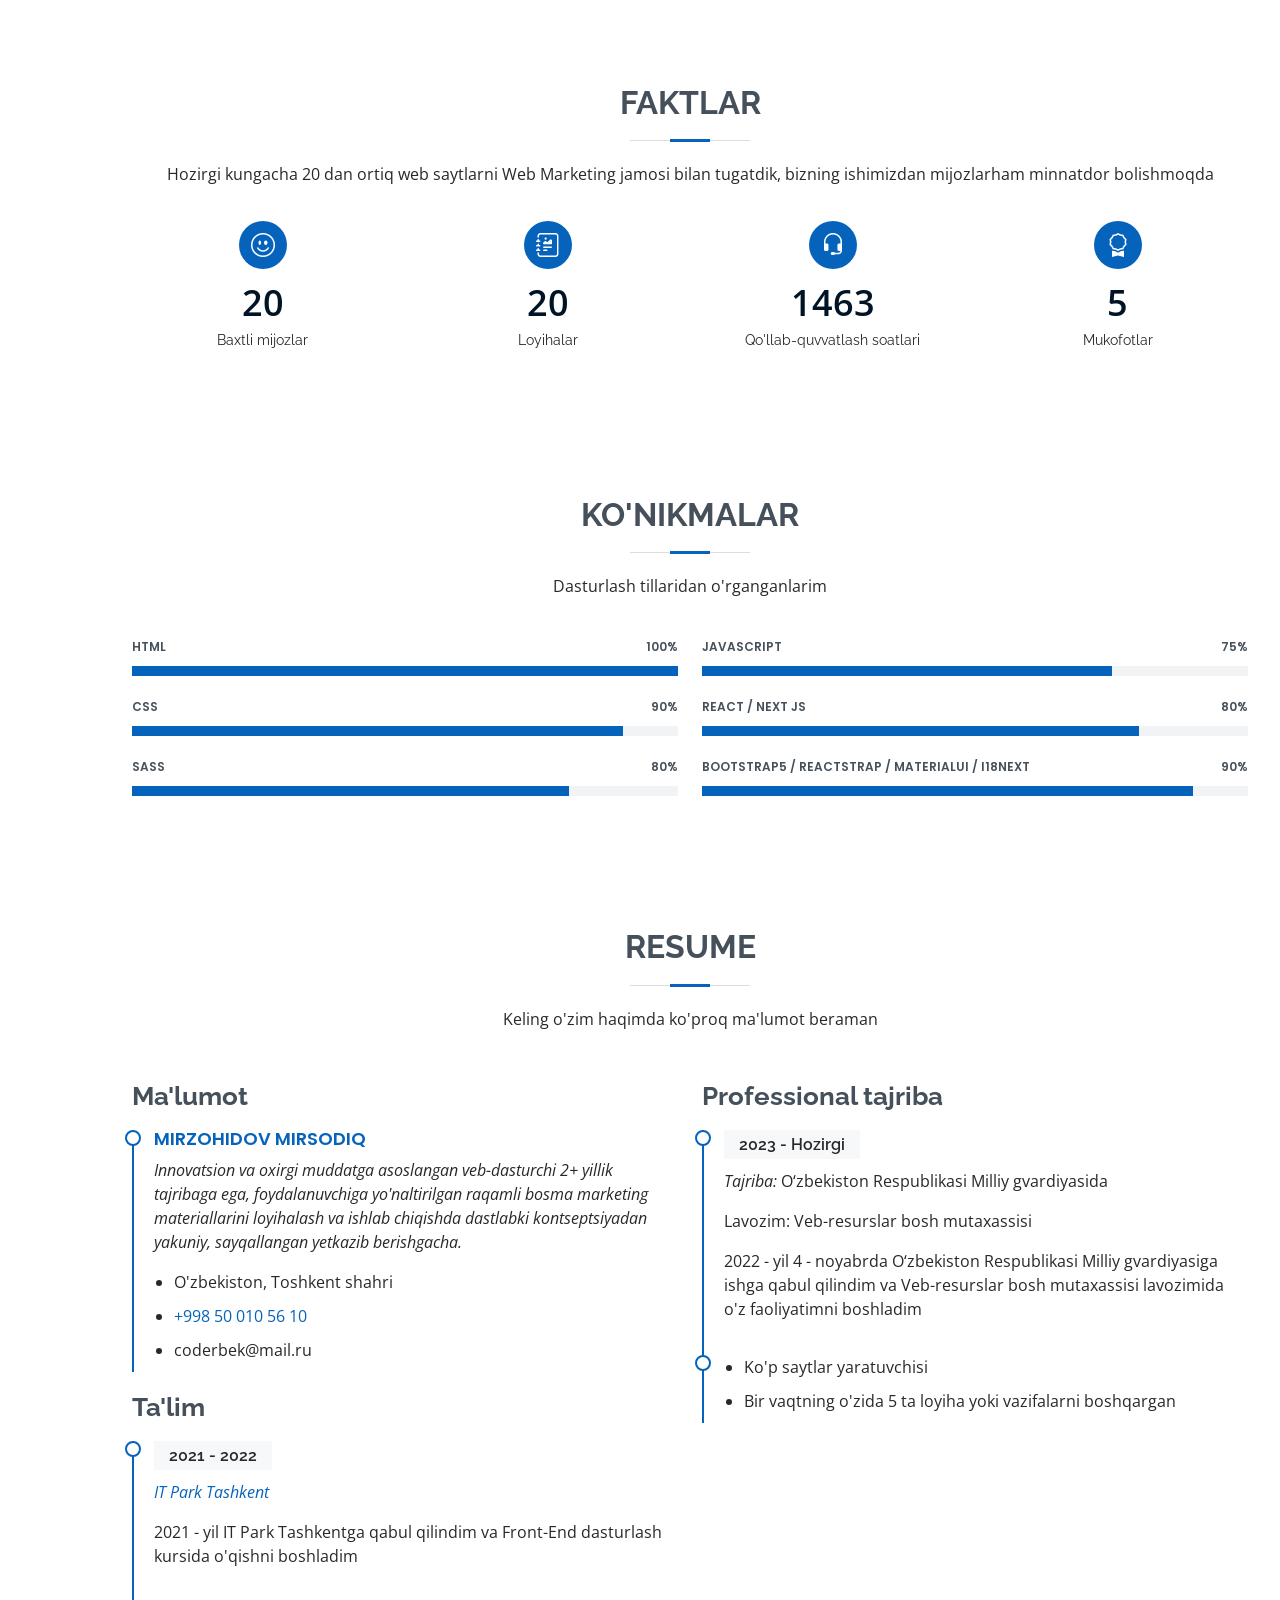
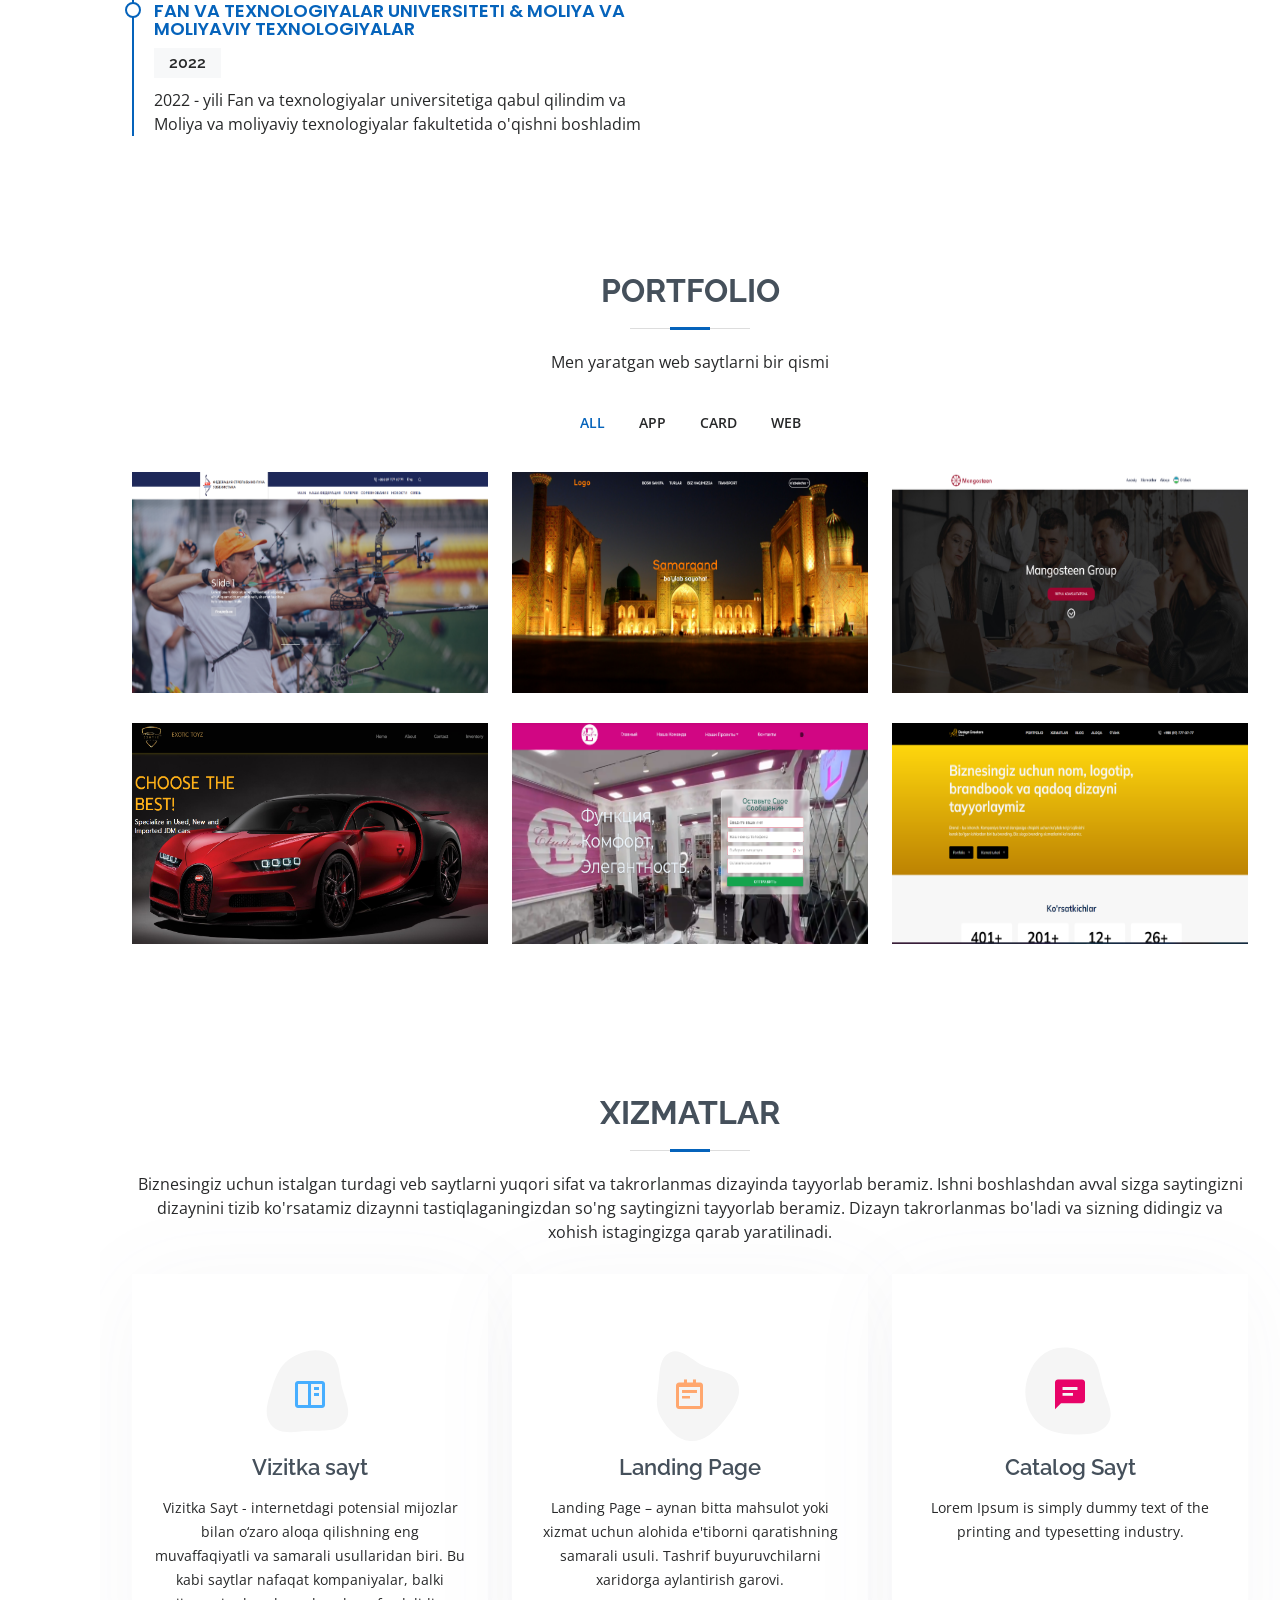
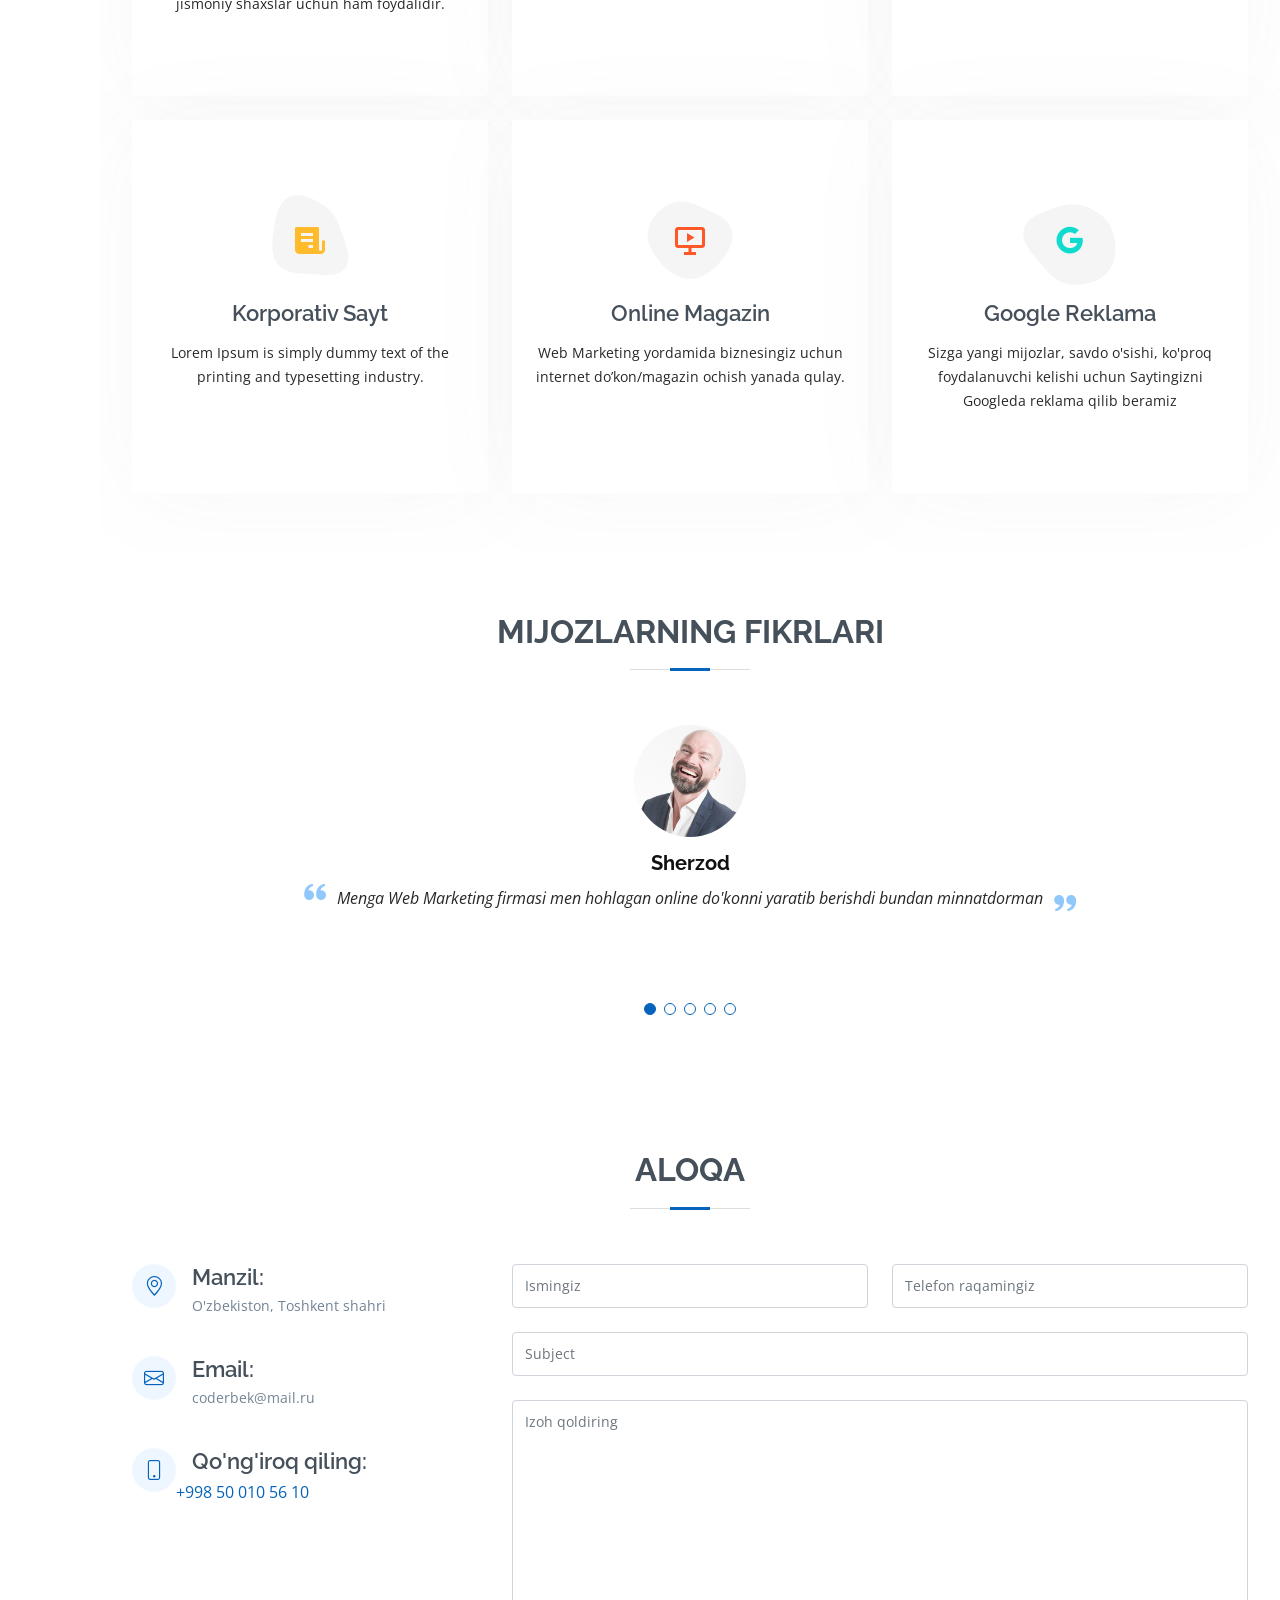
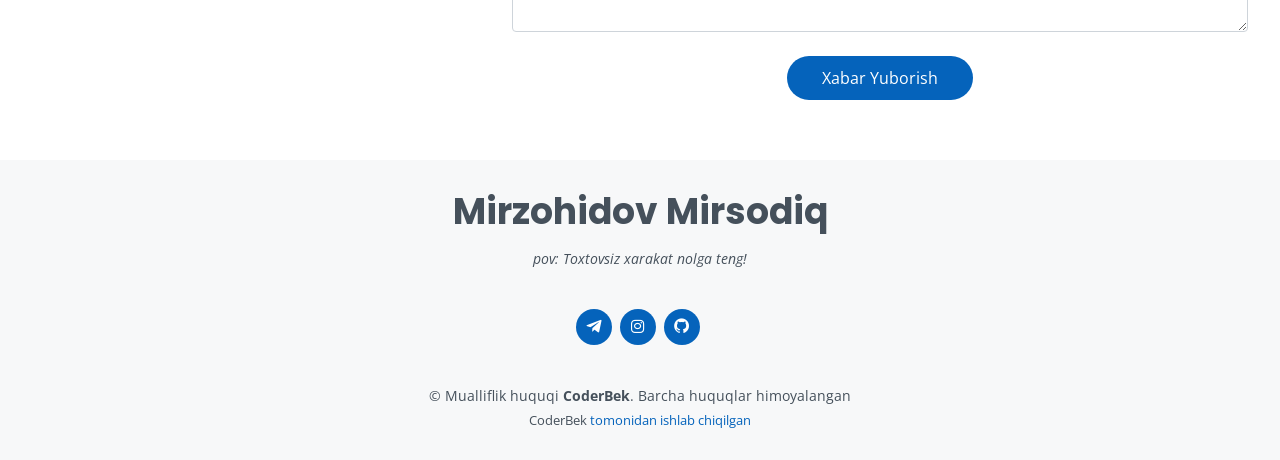
==== commit 613553fc: "..." ====
--- a/index.html
+++ b/index.html
@@ -29,8 +29,8 @@
 
     <nav id="navbar" class="navbar nav-menu">
       <ul>
-        <li><a href="#hero" class="nav-link scrollto active"><i class="bx bx-home"></i> <span>Bosh Sahifa</span></a></li>
-        <li><a href="#about" class="nav-link scrollto"><i class="bx bx-user"></i> <span>Men Haqimda</span></a></li>
+        <li><a href="#hero" class="nav-link scrollto active"><i class="bx bx-home"></i> <span>Bosh sahifa</span></a></li>
+        <li><a href="#about" class="nav-link scrollto"><i class="bx bx-user"></i> <span>Men <h1></h1>haqimda</span></a></li>
         <li><a href="#resume" class="nav-link scrollto"><i class="bx bx-file-blank"></i> <span>Resume</span></a></li>
         <li><a href="#portfolio" class="nav-link scrollto"><i class="bx bx-book-content"></i> <span>Portfel</span></a></li>
         <li><a href="#services" class="nav-link scrollto"><i class="bx bx-server"></i> <span>Xizmatlar</span></a></li>
@@ -224,7 +224,7 @@
 
         <div class="row">
           <div class="col-lg-6">
-            <h3 class="resume-title">Xulosa</h3>
+            <h3 class="resume-title">Ma'lumot</h3>
             <div class="resume-item pb-0">
               <h4>Mirzohidov Mirsodiq</h4>
               <p><em>Innovatsion va oxirgi muddatga asoslangan veb-dasturchi 2+ yillik tajribaga ega, foydalanuvchiga yo'naltirilgan raqamli bosma marketing materiallarini loyihalash va ishlab chiqishda dastlabki kontseptsiyadan yakuniy, sayqallangan yetkazib berishgacha.</em></p>
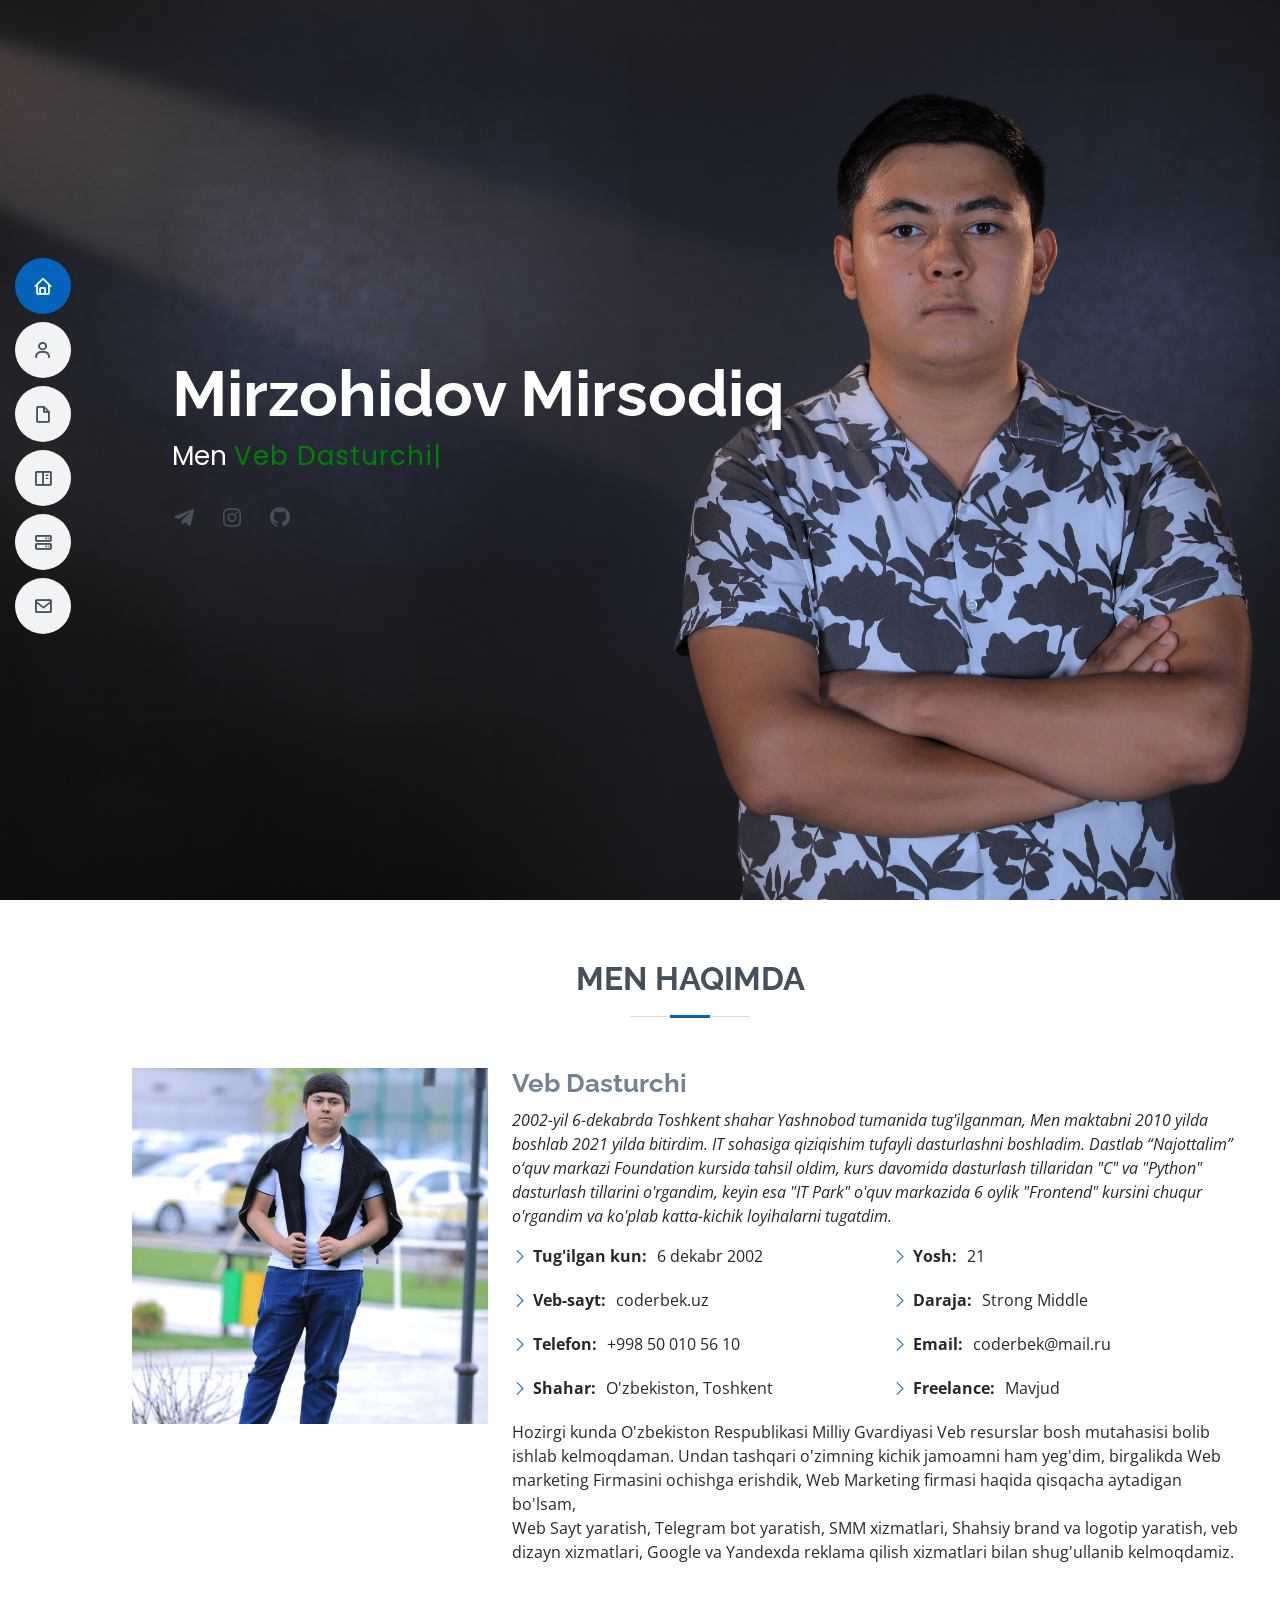
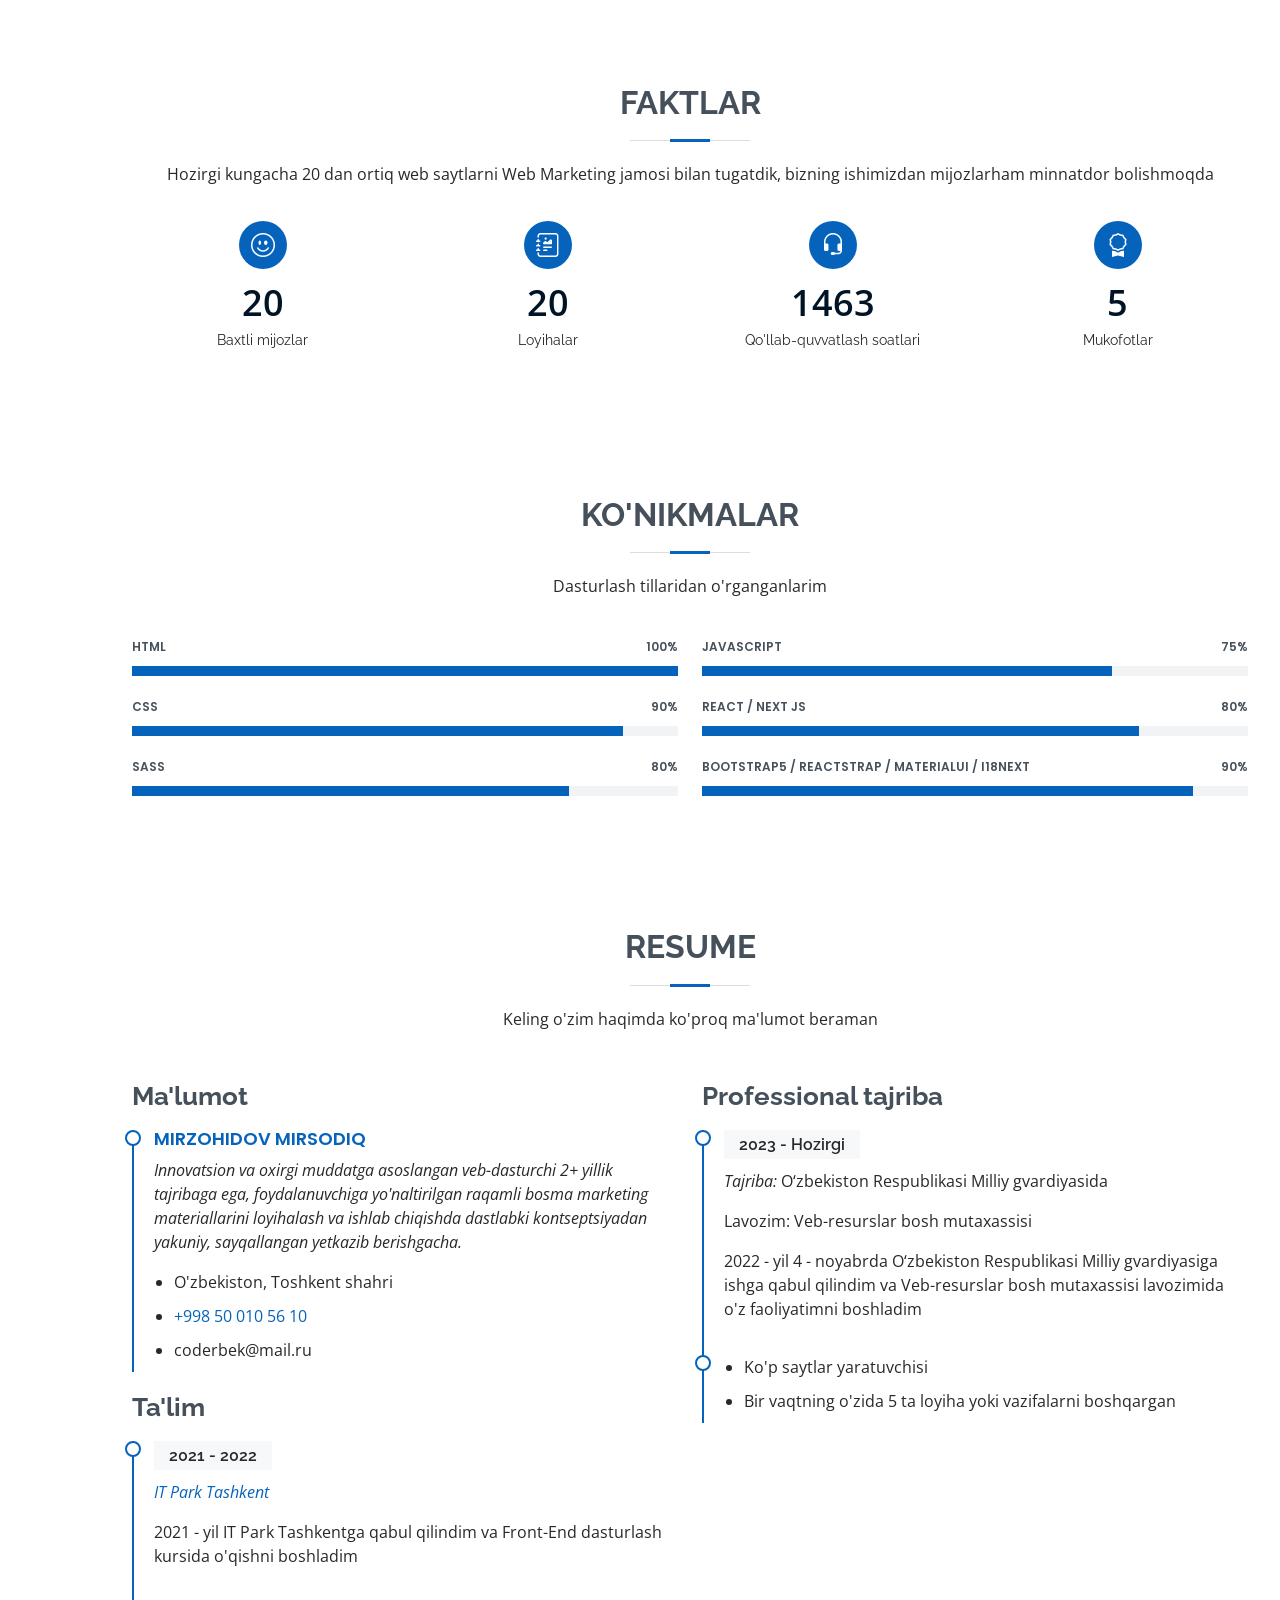
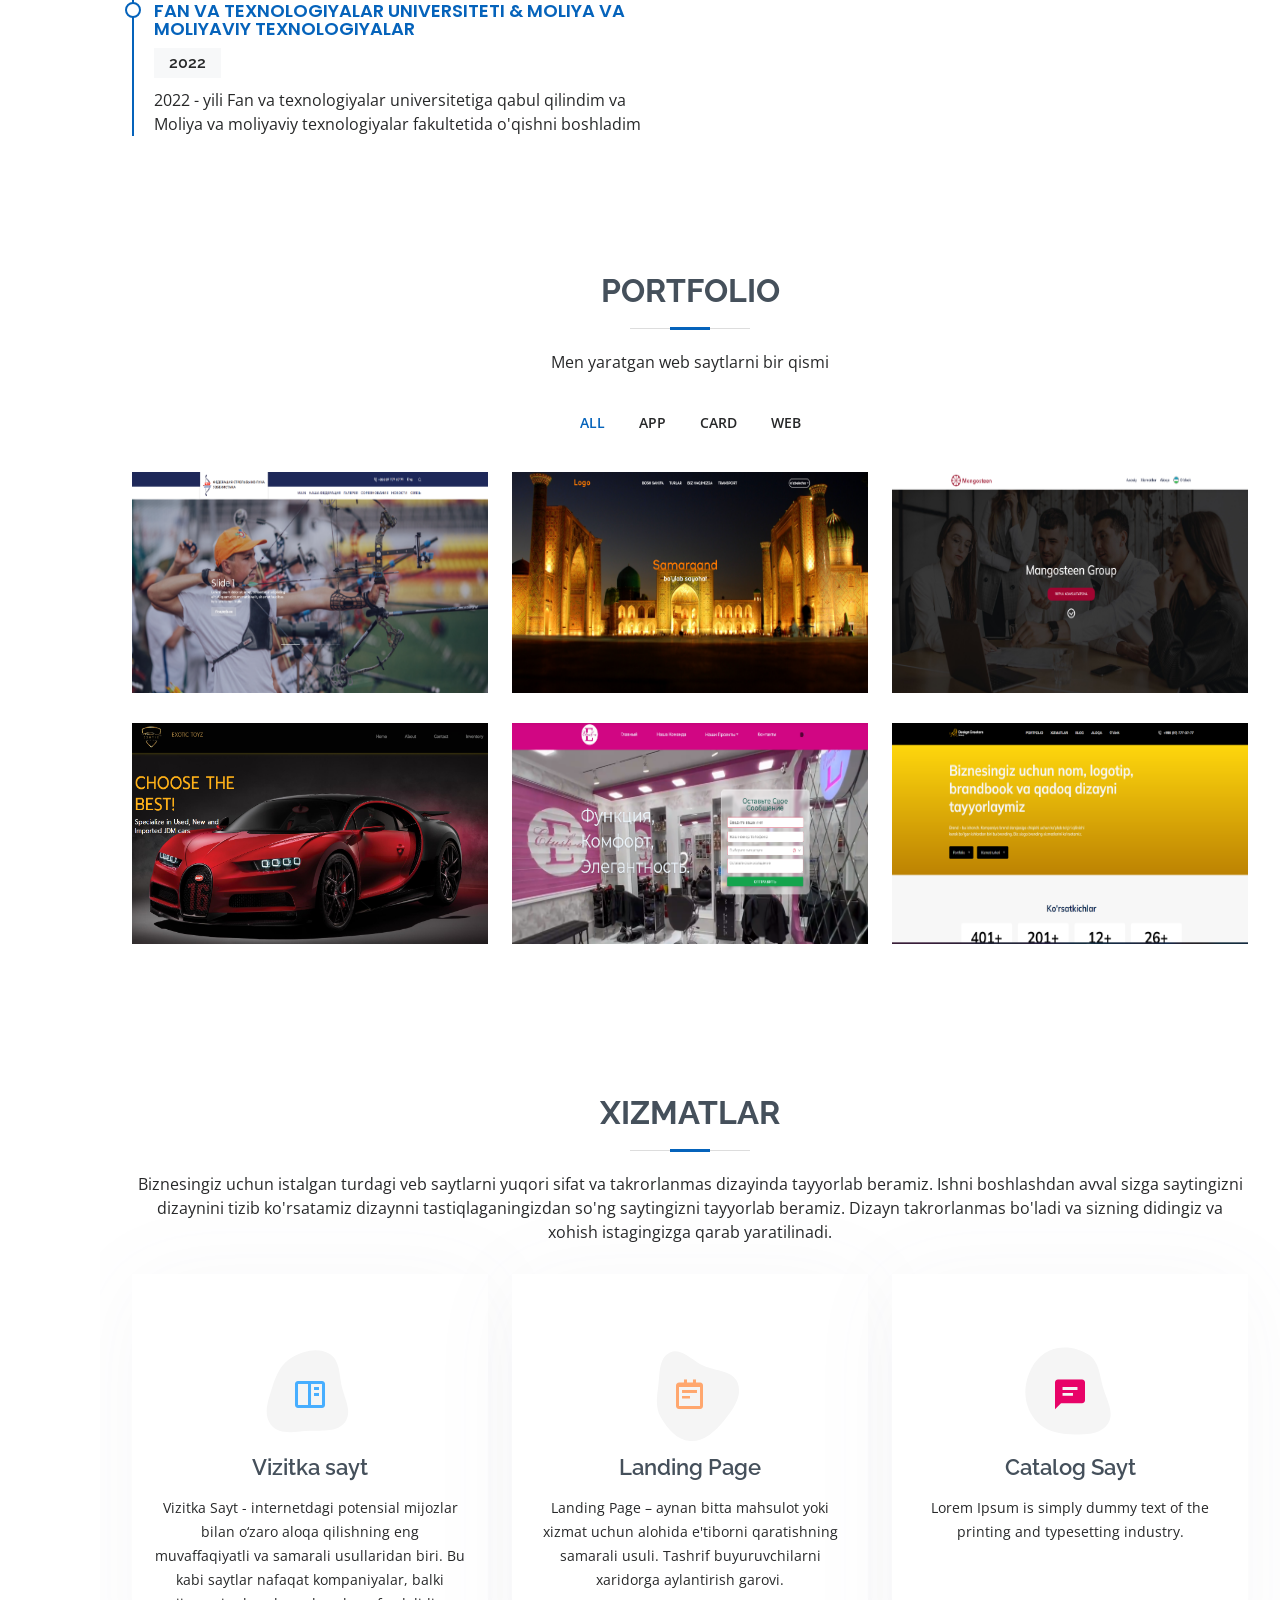
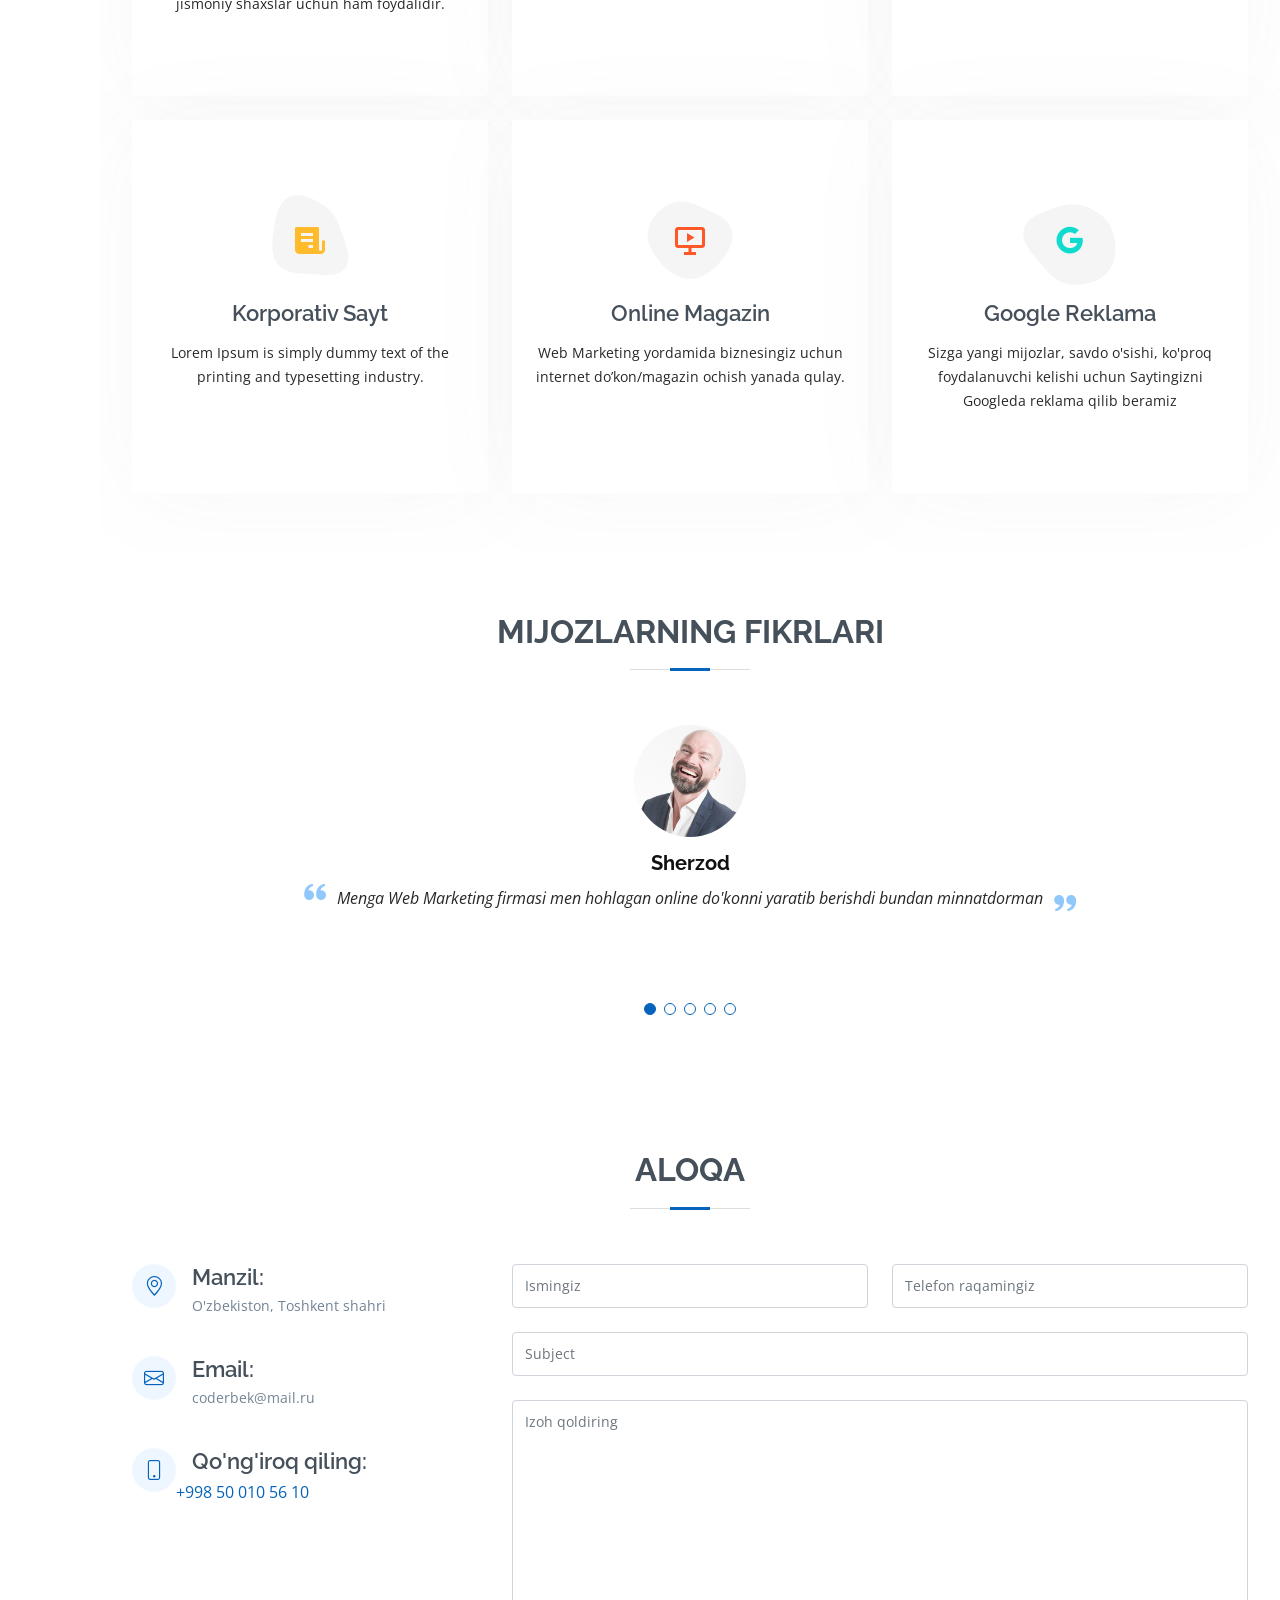
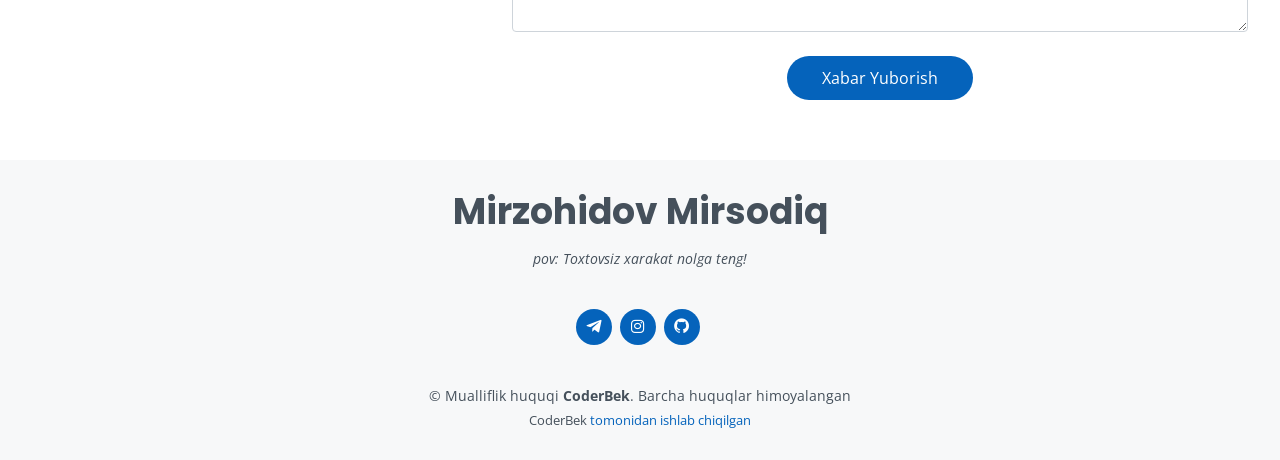
==== commit 7d5ad9da: "..." ====
--- a/index.html
+++ b/index.html
@@ -83,7 +83,7 @@
               </div>
               <div class="col-lg-6">
                 <ul>
-                  <li><i class="bi bi-chevron-right"></i> <strong>Yosh:</strong> <span>20</span></li>
+                  <li><i class="bi bi-chevron-right"></i> <strong>Yosh:</strong> <span>21</span></li>
                   <li><i class="bi bi-chevron-right"></i> <strong>Daraja:</strong> <span>Strong Middle</span></li>
                   <li><i class="bi bi-chevron-right"></i> <strong>Email:</strong> <span>coderbek@mail.ru</span></li>
                   <li><i class="bi bi-chevron-right"></i> <strong>Freelance:</strong> <span>Mavjud</span></li>
--- a/assets/css/style.css
+++ b/assets/css/style.css
@@ -274,8 +274,7 @@
 #hero {
   width: 100%;
   height: 100vh;
-  /* background: url("../img/hero-bg.jpg") top right no-repeat; */
-  background: url(../img/herobg.JPG);
+  background: url(../img/bgimg.JPG);
   background-size: cover;
   background-repeat: no-repeat;
 }
@@ -288,7 +287,7 @@
 
 
 
-#hero:before {
+/* #hero:before {
   content: "";
   background: rgba(255, 255, 255, 0.5);
   position: absolute;
@@ -296,25 +295,26 @@
   top: 0;
   left: 0;
   right: 0;
-}
+} */
 
 #hero h1 {
   margin: 0;
   font-size: 64px;
   font-weight: 700;
   line-height: 56px;
-  color: #45505b;
+  color: #fff;
 }
 
 #hero p {
   color: #45505b;
+  color: #fff;
   margin: 15px 0 0 0;
   font-size: 26px;
   font-family: "Poppins", sans-serif;
 }
 
 #hero p span {
-  color: #0563bb;
+  color: green;
   letter-spacing: 1px;
 }
 
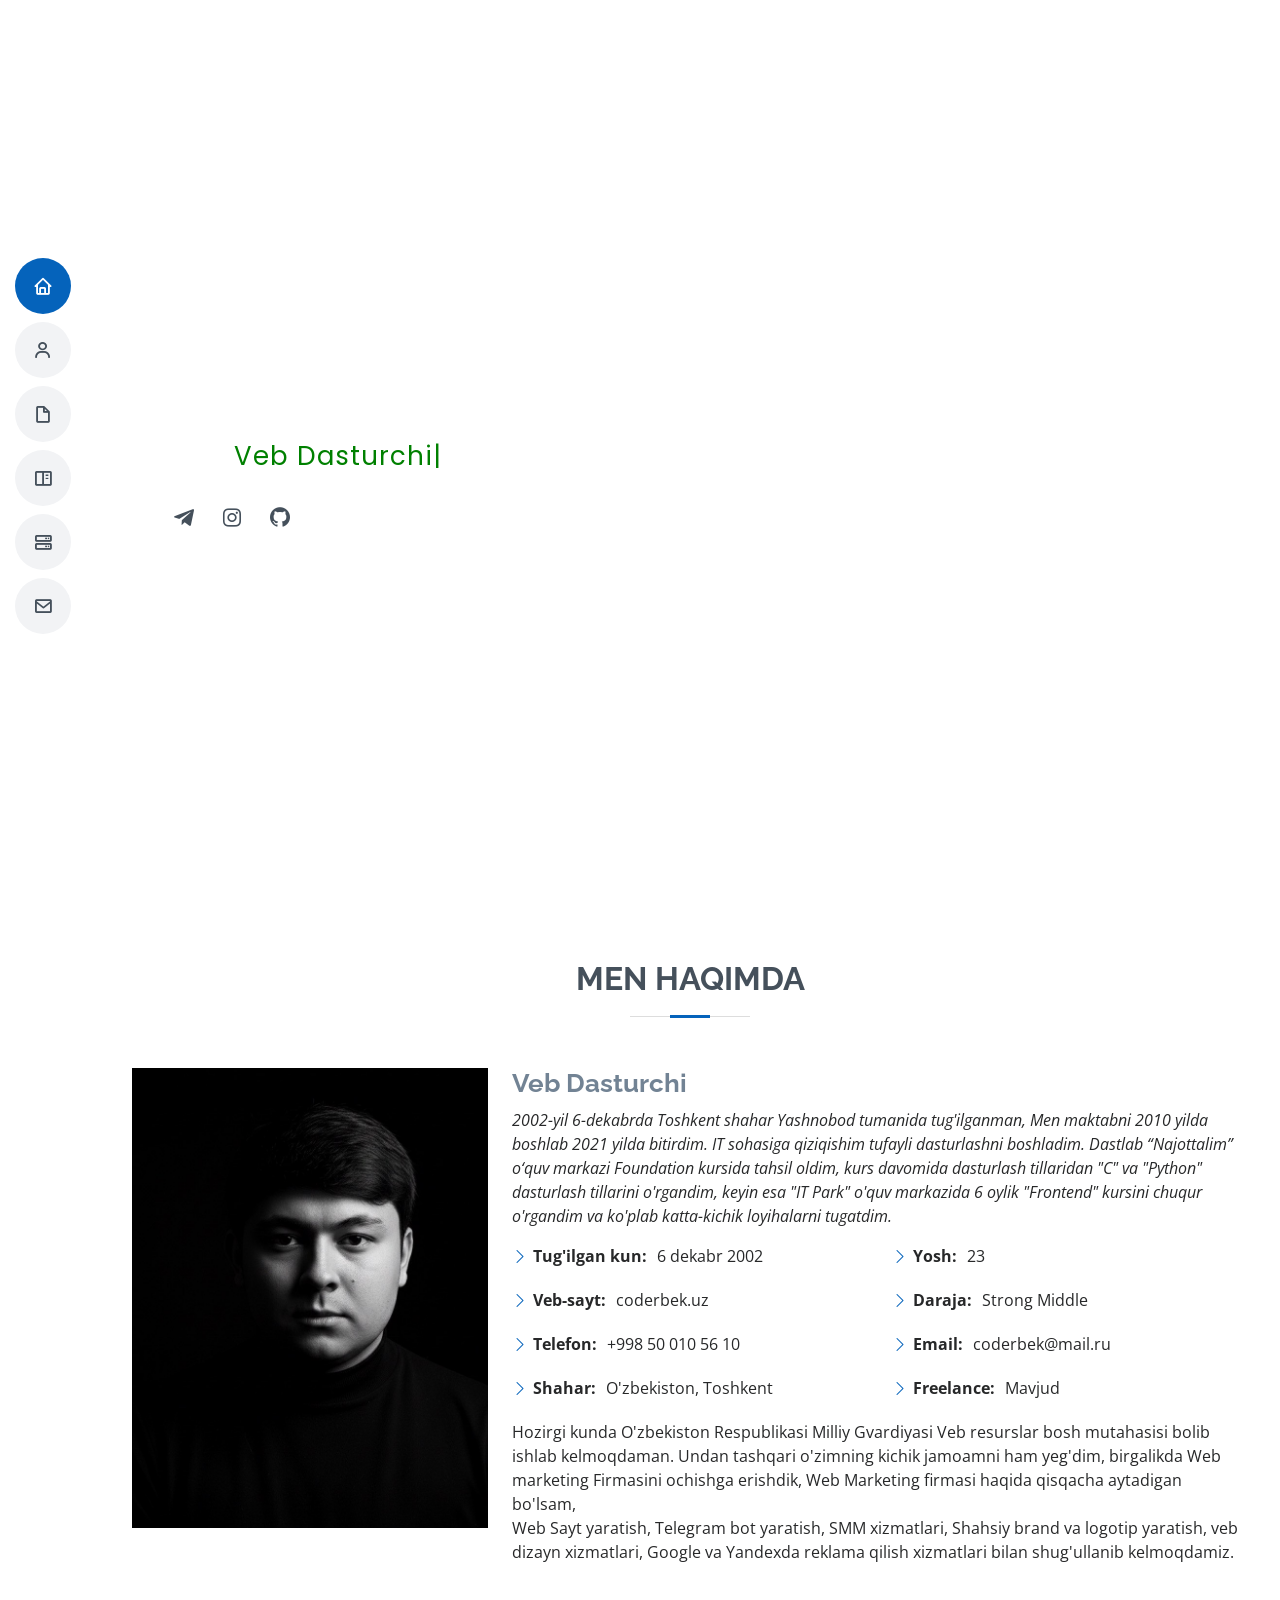
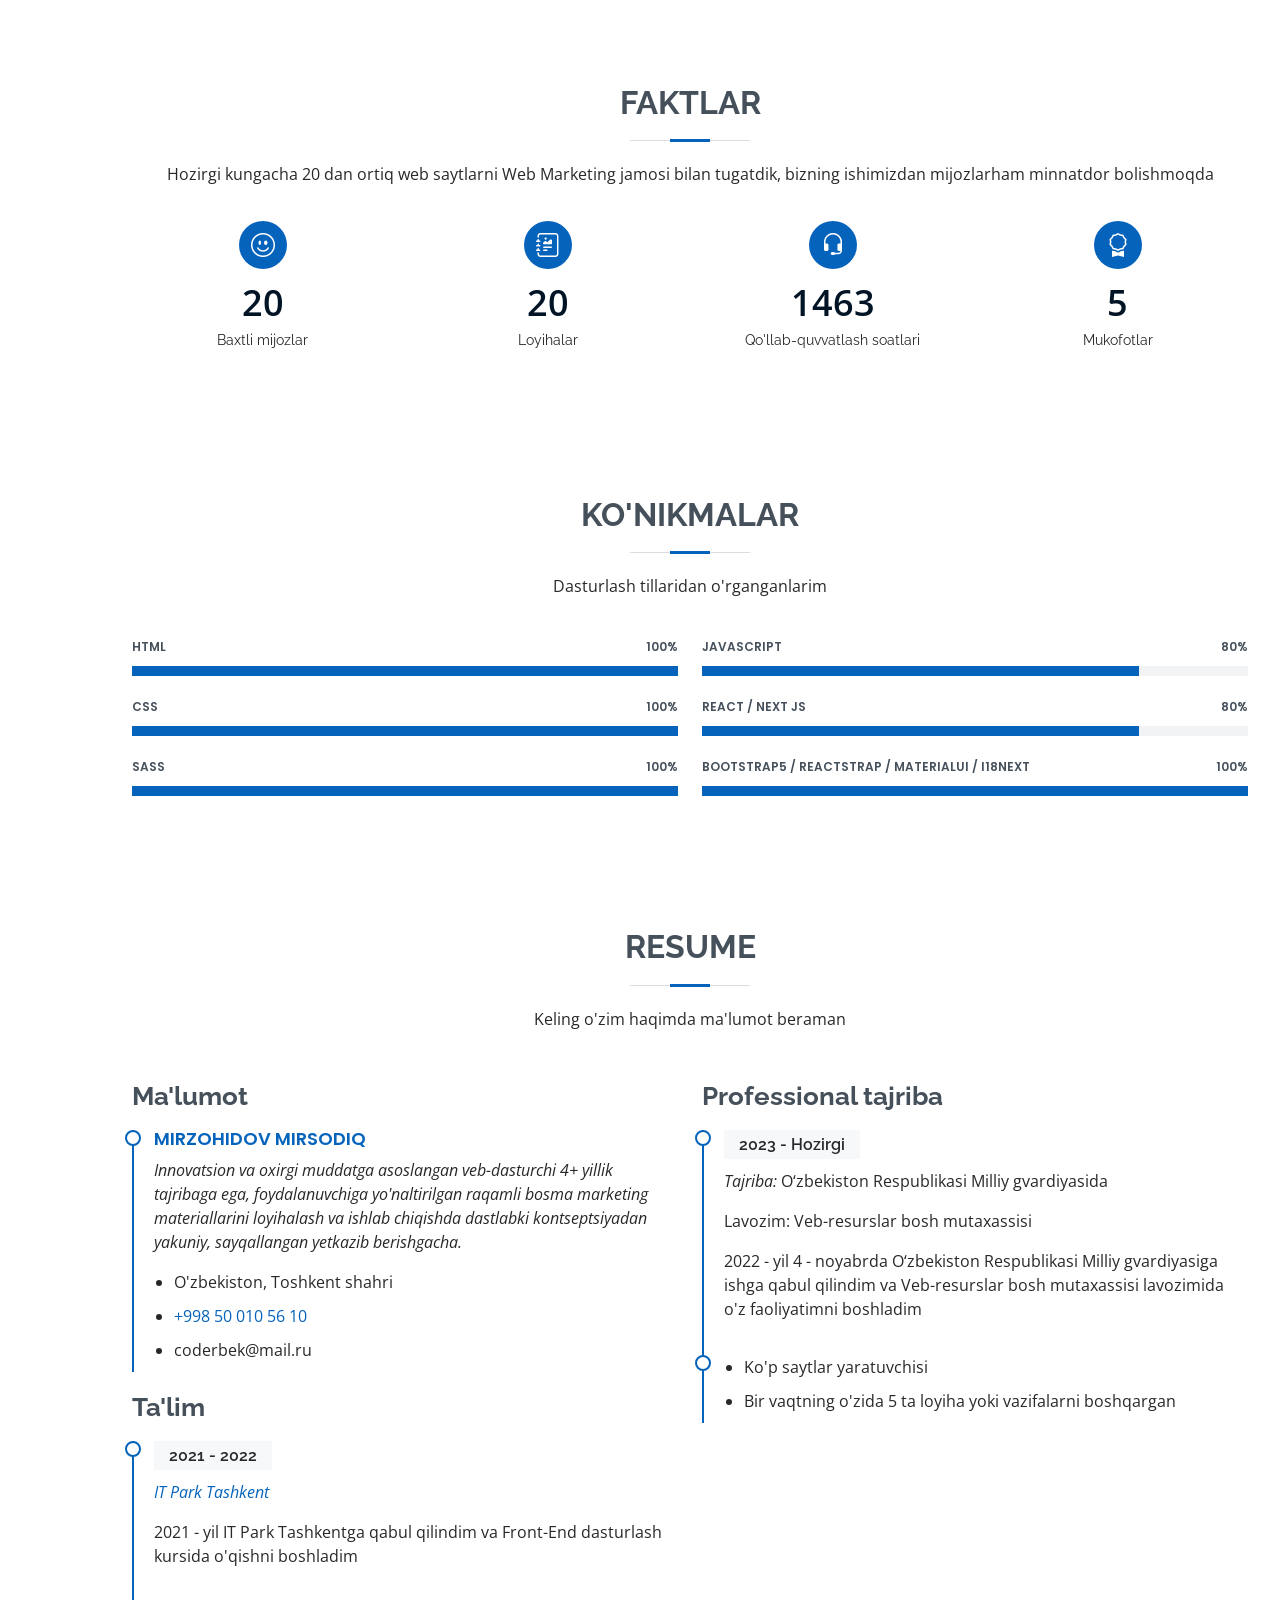
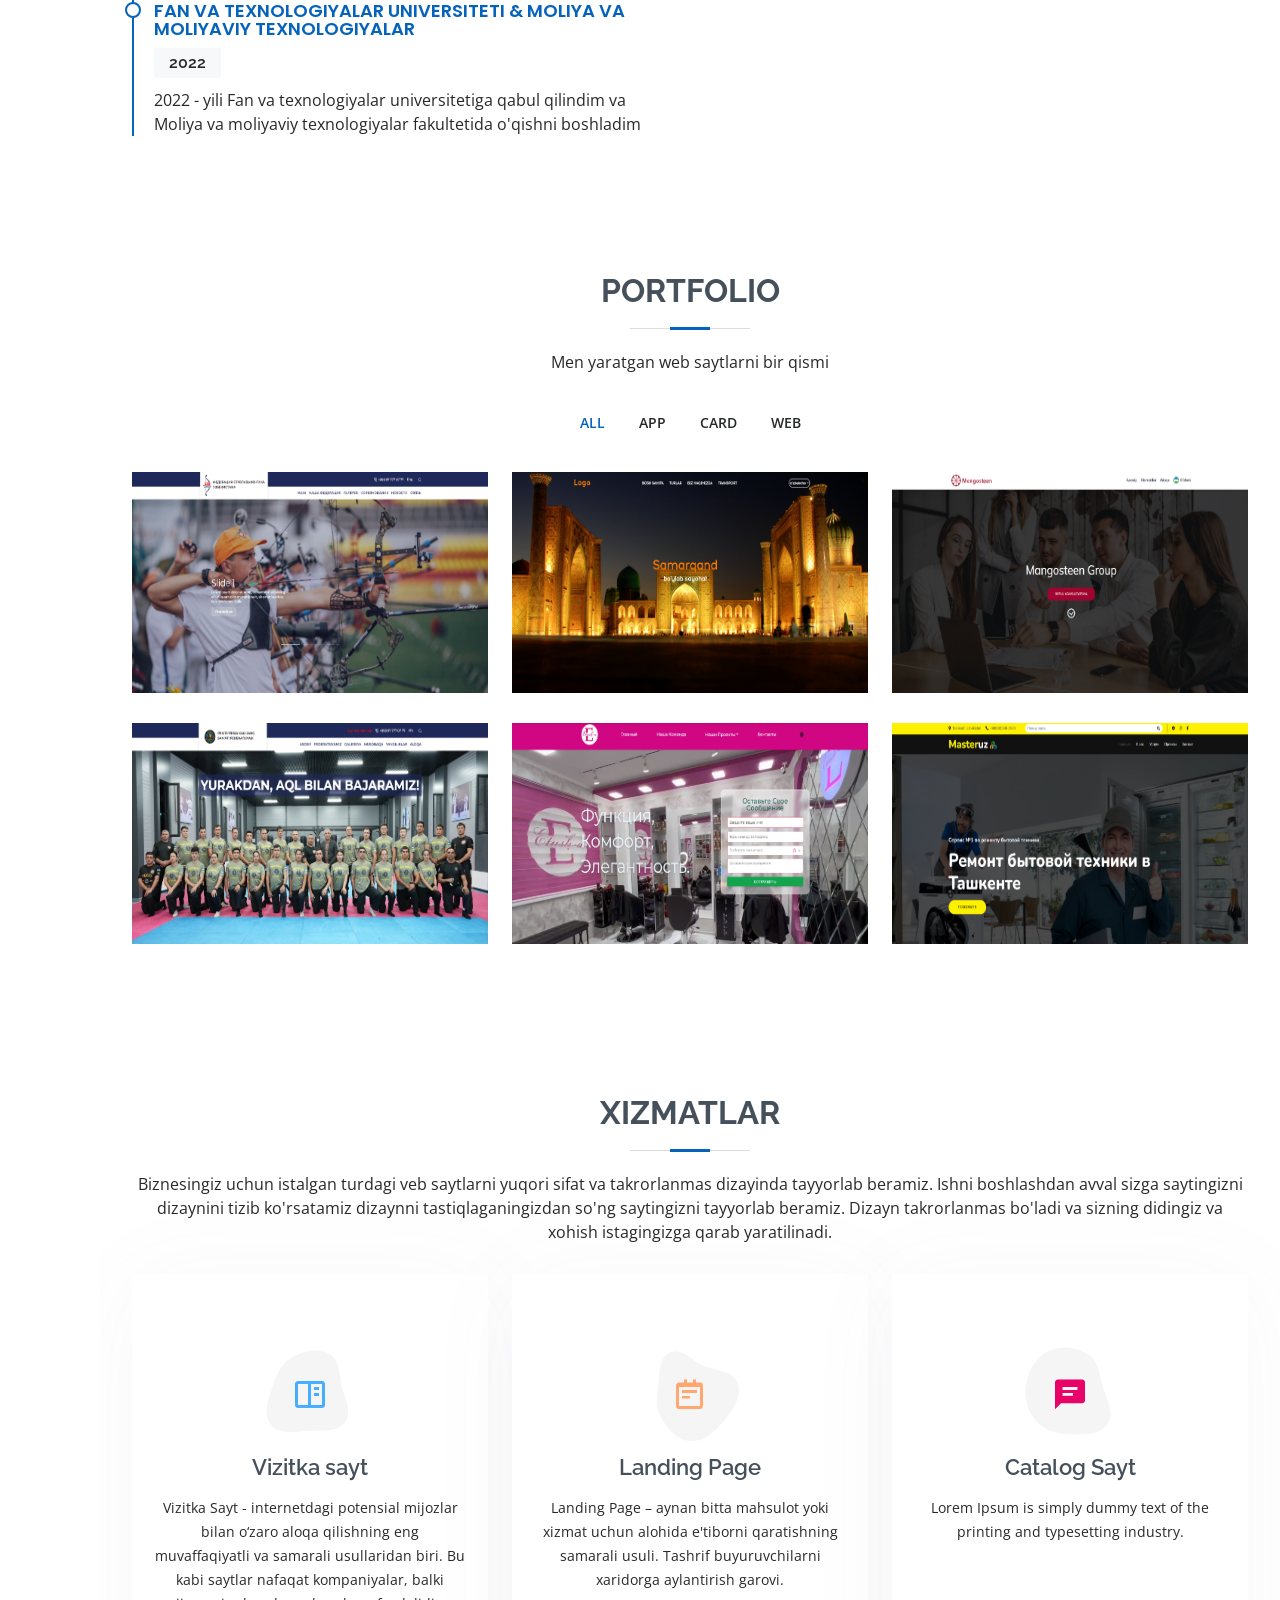
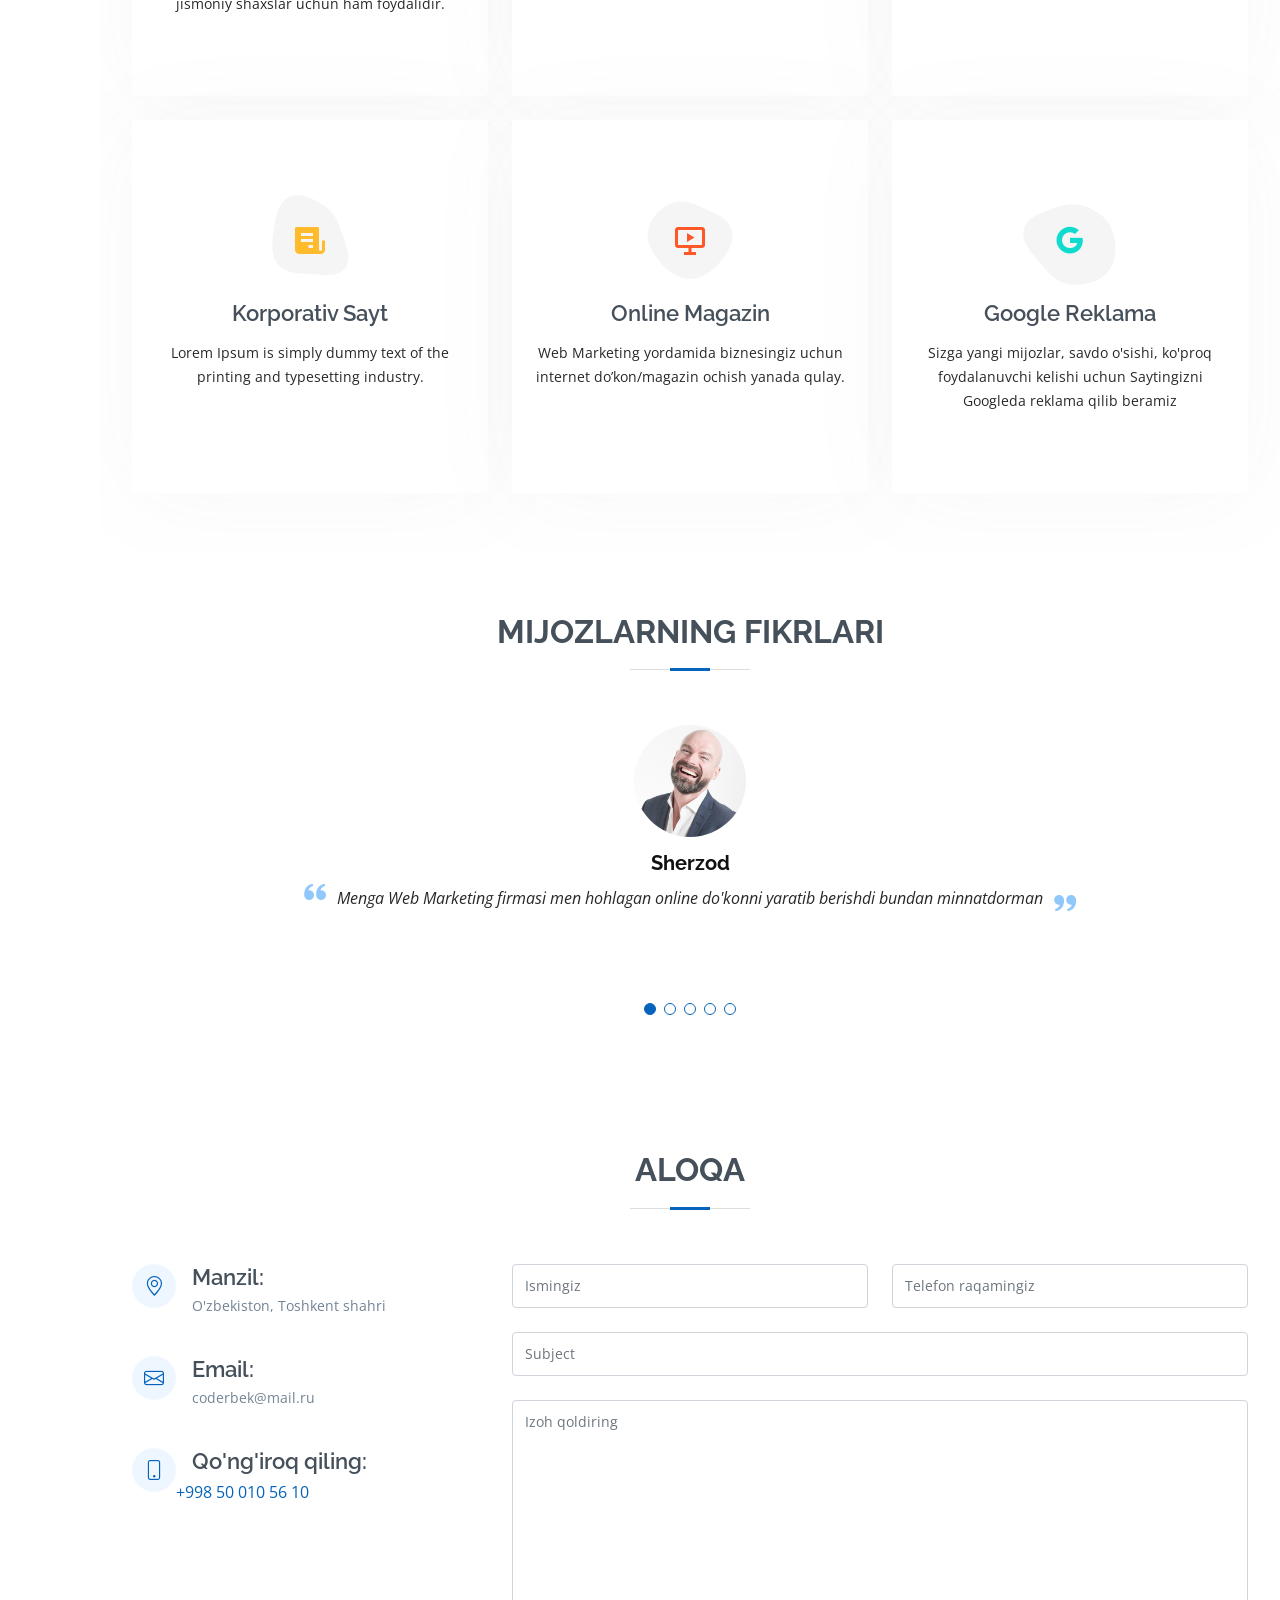
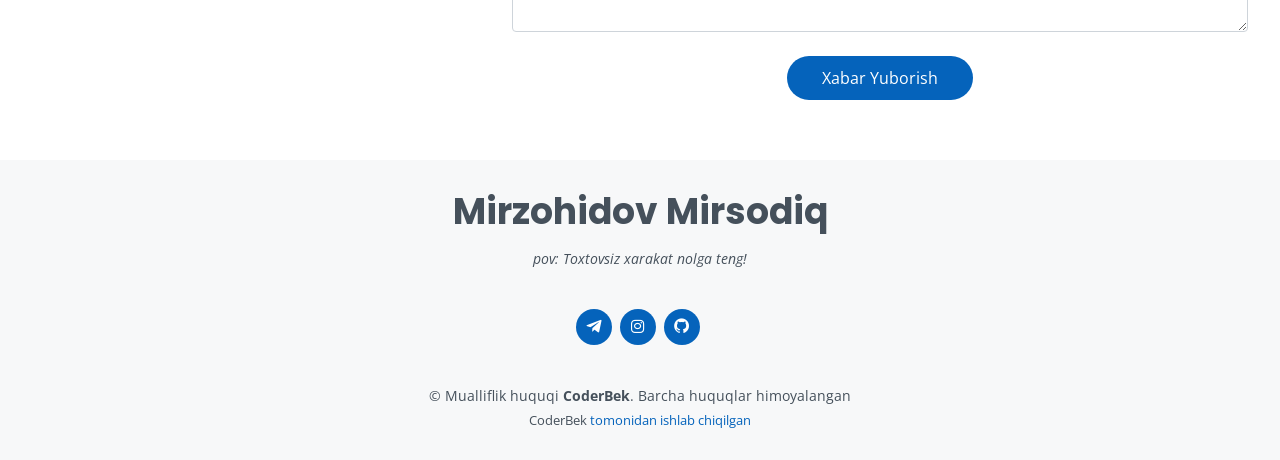
==== commit 4908ef57: "new" ====
--- a/index.html
+++ b/index.html
@@ -65,7 +65,7 @@
 
         <div class="row">
           <div class="col-lg-4">
-            <img src="assets/img/my.jpg" class="img-fluid" alt="...">
+            <img src="assets/img/my3.png" class="img-fluid" alt="...">
           </div>
           <div class="col-lg-8 pt-4 pt-lg-0 content">
             <h3>Veb Dasturchi</h3>
@@ -83,7 +83,7 @@
               </div>
               <div class="col-lg-6">
                 <ul>
-                  <li><i class="bi bi-chevron-right"></i> <strong>Yosh:</strong> <span>21</span></li>
+                  <li><i class="bi bi-chevron-right"></i> <strong>Yosh:</strong> <span>23</span></li>
                   <li><i class="bi bi-chevron-right"></i> <strong>Daraja:</strong> <span>Strong Middle</span></li>
                   <li><i class="bi bi-chevron-right"></i> <strong>Email:</strong> <span>coderbek@mail.ru</span></li>
                   <li><i class="bi bi-chevron-right"></i> <strong>Freelance:</strong> <span>Mavjud</span></li>
@@ -168,27 +168,27 @@
             </div>
 
             <div class="progress">
-              <span class="skill">CSS <i class="val">90%</i></span>
+              <span class="skill">CSS <i class="val">100%</i></span>
               <div class="progress-bar-wrap">
-                <div class="progress-bar" role="progressbar" aria-valuenow="90" aria-valuemin="0" aria-valuemax="100"></div>
+                <div class="progress-bar" role="progressbar" aria-valuenow="100" aria-valuemin="0" aria-valuemax="100"></div>
               </div>
             </div>
 
             <div class="progress">
-              <span class="skill">SASS<i class="val">80%</i></span>
+              <span class="skill">SASS<i class="val">100%</i></span>
+              <div class="progress-bar-wrap">
+                <div class="progress-bar" role="progressbar" aria-valuenow="100" aria-valuemin="0" aria-valuemax="100"></div>
+              </div>
+            </div>
+
+          </div>
+
+          <div class="col-lg-6">
+
+            <div class="progress">
+              <span class="skill">JavaScript<i class="val">80%</i></span>
               <div class="progress-bar-wrap">
                 <div class="progress-bar" role="progressbar" aria-valuenow="80" aria-valuemin="0" aria-valuemax="100"></div>
-              </div>
-            </div>
-
-          </div>
-
-          <div class="col-lg-6">
-
-            <div class="progress">
-              <span class="skill">JavaScript<i class="val">75%</i></span>
-              <div class="progress-bar-wrap">
-                <div class="progress-bar" role="progressbar" aria-valuenow="75" aria-valuemin="0" aria-valuemax="100"></div>
               </div>
             </div>
 
@@ -200,9 +200,9 @@
             </div>
 
             <div class="progress">
-              <span class="skill">Bootstrap5 / ReactStrap / MaterialUI / i18next <i class="val">90%</i></span>
+              <span class="skill">Bootstrap5 / ReactStrap / MaterialUI / i18next <i class="val">100%</i></span>
               <div class="progress-bar-wrap">
-                <div class="progress-bar" role="progressbar" aria-valuenow="90" aria-valuemin="0" aria-valuemax="100"></div>
+                <div class="progress-bar" role="progressbar" aria-valuenow="100" aria-valuemin="0" aria-valuemax="100"></div>
               </div>
             </div>
 
@@ -219,7 +219,7 @@
 
         <div class="section-title">
           <h2>Resume</h2>
-          <p>Keling o'zim haqimda ko'proq ma'lumot beraman</p>
+          <p>Keling o'zim haqimda ma'lumot beraman</p>
         </div>
 
         <div class="row">
@@ -227,7 +227,7 @@
             <h3 class="resume-title">Ma'lumot</h3>
             <div class="resume-item pb-0">
               <h4>Mirzohidov Mirsodiq</h4>
-              <p><em>Innovatsion va oxirgi muddatga asoslangan veb-dasturchi 2+ yillik tajribaga ega, foydalanuvchiga yo'naltirilgan raqamli bosma marketing materiallarini loyihalash va ishlab chiqishda dastlabki kontseptsiyadan yakuniy, sayqallangan yetkazib berishgacha.</em></p>
+              <p><em>Innovatsion va oxirgi muddatga asoslangan veb-dasturchi 4+ yillik tajribaga ega, foydalanuvchiga yo'naltirilgan raqamli bosma marketing materiallarini loyihalash va ishlab chiqishda dastlabki kontseptsiyadan yakuniy, sayqallangan yetkazib berishgacha.</em></p>
               <ul>
                 <li>O'zbekiston, Toshkent shahri</li>
                 <li><a href="tel:+998993585110">+998 50 010 56 10</a></li>
@@ -381,7 +381,7 @@
 
           <div class="col-lg-4 col-md-6 d-flex align-items-stretch" data-aos="zoom-in" data-aos-delay="100">
             <div class="icon-box iconbox-blue">
-              <div class="icon">
+              <div class="icon servicesIcon">
                 <svg width="100" height="100" viewBox="0 0 600 600" xmlns="http://www.w3.org/2000/svg">
                   <path stroke="none" stroke-width="0" fill="#f5f5f5" d="M300,521.0016835830174C376.1290562159157,517.8887921683347,466.0731472004068,529.7835943286574,510.70327084640275,468.03025145048787C554.3714126377745,407.6079735673963,508.03601936045806,328.9844924480964,491.2728898941984,256.3432110539036C474.5976632858925,184.082847569629,479.9380746630129,96.60480741107993,416.23090153303,58.64404602377083C348.86323505073057,18.502131276798302,261.93793281208167,40.57373210992963,193.5410806939664,78.93577620505333C130.42746243093433,114.334589627462,98.30271207620316,179.96522072025542,76.75703585869454,249.04625023123273C51.97151888228291,328.5150500222984,13.704378332031375,421.85034740162234,66.52175969318436,486.19268352777647C119.04800174914682,550.1803526380478,217.28368757567262,524.383925680826,300,521.0016835830174"></path>
                 </svg>
@@ -608,7 +608,7 @@
       <h3>Mirzohidov Mirsodiq</h3>
       <p>pov: Toxtovsiz xarakat nolga teng!</p>
       <div class="social-links">
-        <a href="https://t.me/MiRZOHiDOV_M" class="instagram" target="_blank"><i class="bx bxl-telegram"></i></a>
+        <a href="https://t.me/ConstantaDev" class="instagram" target="_blank"><i class="bx bxl-telegram"></i></a>
         <a href="https://www.instagram.com/_mirzohidov_/" class="instagram" target="_blank"><i class="bx bxl-instagram"></i></a>
         <a href="https://github.com/coderbekhub" class="instagram" target="_blank"><i class="bx bxl-github"></i></a>
       </div>
--- a/assets/css/style.css
+++ b/assets/css/style.css
@@ -274,7 +274,7 @@
 #hero {
   width: 100%;
   height: 100vh;
-  background: url(../img/bgimg.JPG);
+  background: url(../img/BGIMG1.jpg);
   background-size: cover;
   background-repeat: no-repeat;
 }
@@ -1224,4 +1224,5 @@
 
 #footer .credits {
   font-size: 13px;
-}+}
+  
